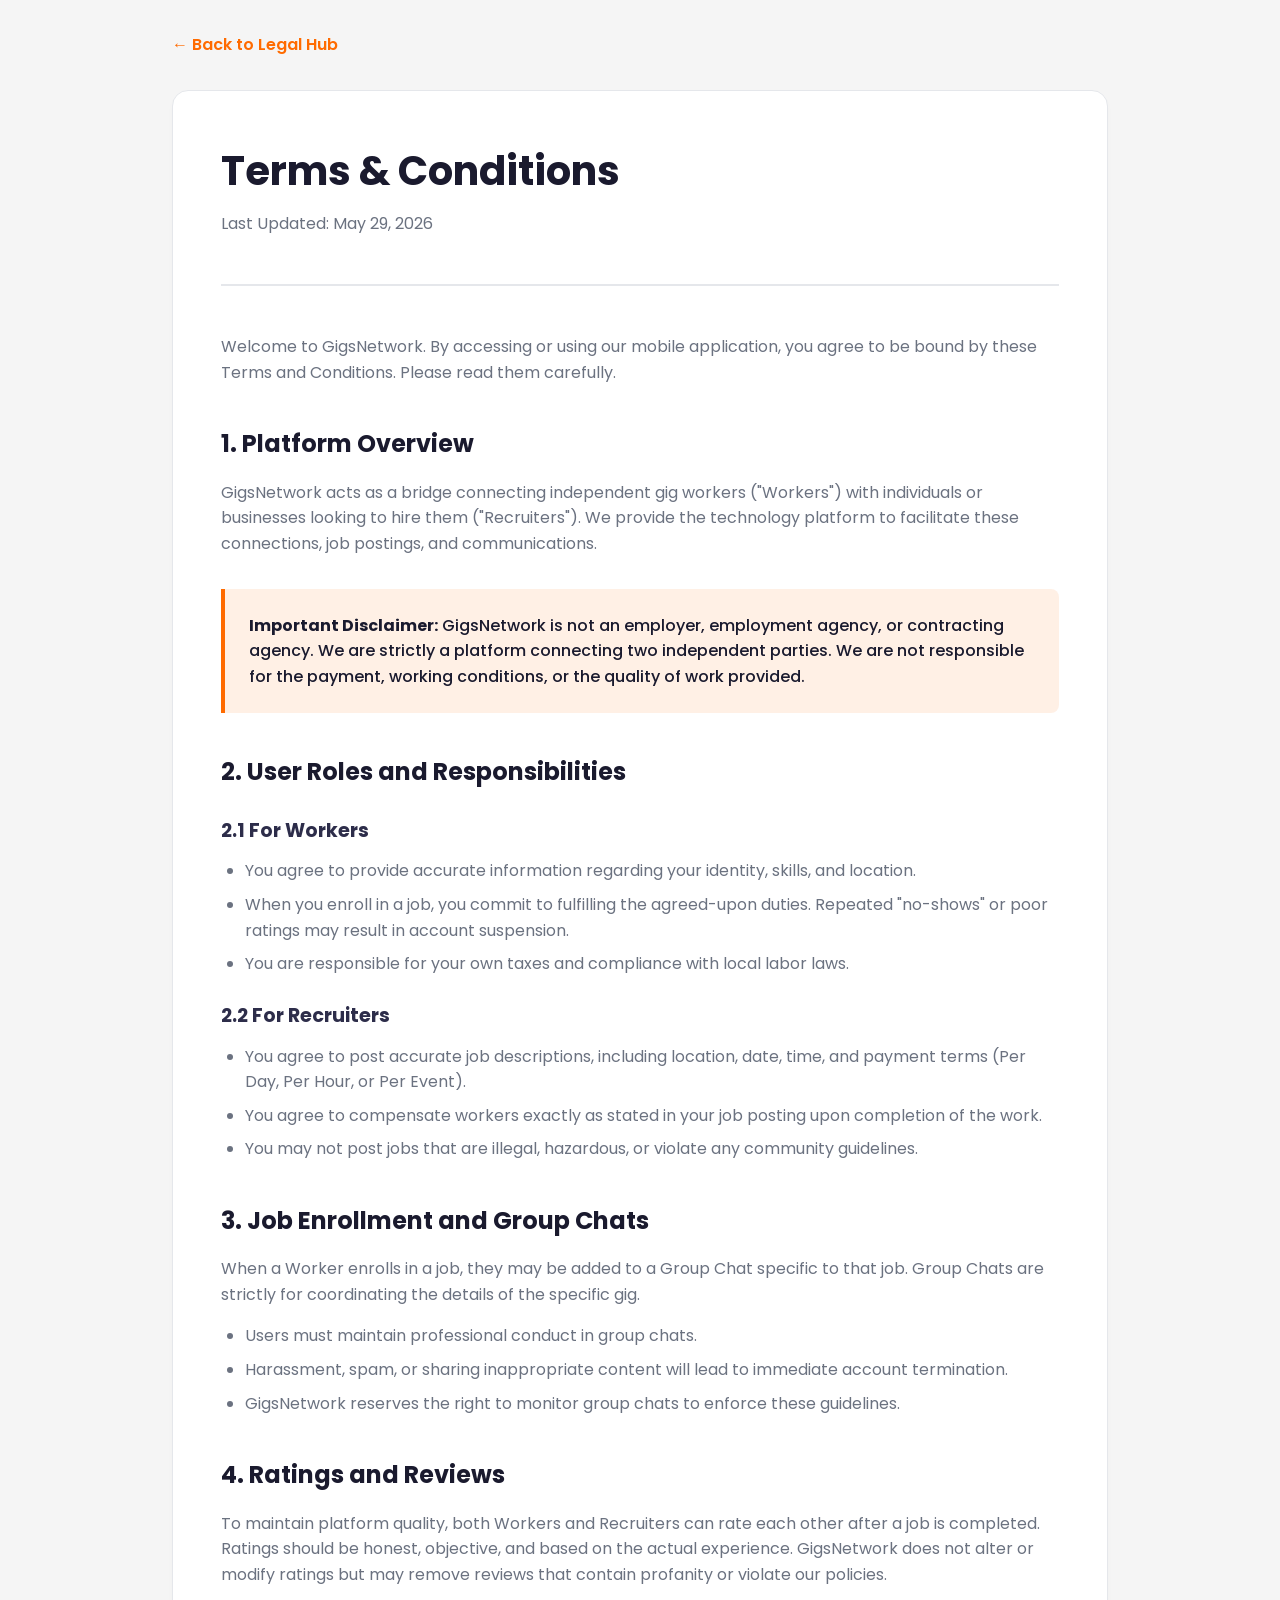
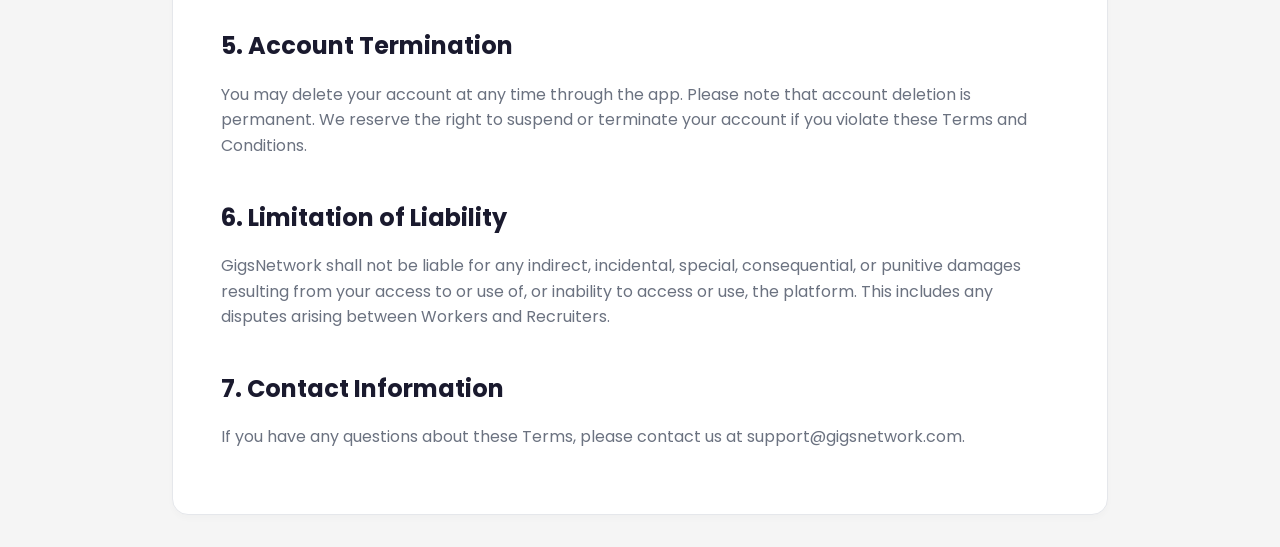
==== terms.html @ 787104f1 "first commit" ====
<!DOCTYPE html>
<html lang="en">
<head>
    <meta charset="UTF-8">
    <meta name="viewport" content="width=device-width, initial-scale=1.0">
    <title>Terms & Conditions - GigsNetwork</title>
    <link rel="stylesheet" href="styles.css">
    <link href="https://fonts.googleapis.com/css2?family=Poppins:wght@400;500;600;700&display=swap" rel="stylesheet">
</head>
<body>
    <div class="container">
        <a href="index.html" class="back-link">← Back to Legal Hub</a>
        
        <div class="doc-content">
            <div class="doc-header">
                <h1>Terms & Conditions</h1>
                <p>Last Updated: May 29, 2026</p>
            </div>

            <p>Welcome to GigsNetwork. By accessing or using our mobile application, you agree to be bound by these Terms and Conditions. Please read them carefully.</p>

            <h2>1. Platform Overview</h2>
            <p>GigsNetwork acts as a bridge connecting independent gig workers ("Workers") with individuals or businesses looking to hire them ("Recruiters"). We provide the technology platform to facilitate these connections, job postings, and communications.</p>
            
            <div class="highlight-box">
                <p><strong>Important Disclaimer:</strong> GigsNetwork is not an employer, employment agency, or contracting agency. We are strictly a platform connecting two independent parties. We are not responsible for the payment, working conditions, or the quality of work provided.</p>
            </div>

            <h2>2. User Roles and Responsibilities</h2>
            
            <h3>2.1 For Workers</h3>
            <ul>
                <li>You agree to provide accurate information regarding your identity, skills, and location.</li>
                <li>When you enroll in a job, you commit to fulfilling the agreed-upon duties. Repeated "no-shows" or poor ratings may result in account suspension.</li>
                <li>You are responsible for your own taxes and compliance with local labor laws.</li>
            </ul>

            <h3>2.2 For Recruiters</h3>
            <ul>
                <li>You agree to post accurate job descriptions, including location, date, time, and payment terms (Per Day, Per Hour, or Per Event).</li>
                <li>You agree to compensate workers exactly as stated in your job posting upon completion of the work.</li>
                <li>You may not post jobs that are illegal, hazardous, or violate any community guidelines.</li>
            </ul>

            <h2>3. Job Enrollment and Group Chats</h2>
            <p>When a Worker enrolls in a job, they may be added to a Group Chat specific to that job. Group Chats are strictly for coordinating the details of the specific gig.</p>
            <ul>
                <li>Users must maintain professional conduct in group chats.</li>
                <li>Harassment, spam, or sharing inappropriate content will lead to immediate account termination.</li>
                <li>GigsNetwork reserves the right to monitor group chats to enforce these guidelines.</li>
            </ul>

            <h2>4. Ratings and Reviews</h2>
            <p>To maintain platform quality, both Workers and Recruiters can rate each other after a job is completed. Ratings should be honest, objective, and based on the actual experience. GigsNetwork does not alter or modify ratings but may remove reviews that contain profanity or violate our policies.</p>

            <h2>5. Account Termination</h2>
            <p>You may delete your account at any time through the app. Please note that account deletion is permanent. We reserve the right to suspend or terminate your account if you violate these Terms and Conditions.</p>

            <h2>6. Limitation of Liability</h2>
            <p>GigsNetwork shall not be liable for any indirect, incidental, special, consequential, or punitive damages resulting from your access to or use of, or inability to access or use, the platform. This includes any disputes arising between Workers and Recruiters.</p>

            <h2>7. Contact Information</h2>
            <p>If you have any questions about these Terms, please contact us at support@gigsnetwork.com.</p>
        </div>
    </div>
</body>
</html>
---- styles.css ----
:root {
    --primary: #FF6B00;
    --primary-dark: #CC5500;
    --secondary: #1A1A2E;
    --secondary-light: #2D2D4A;
    --background: #F5F5F5;
    --card: #FFFFFF;
    --text-primary: #1A1A2E;
    --text-secondary: #6B7280;
    --border: #E5E7EB;
}

* {
    margin: 0;
    padding: 0;
    box-sizing: border-box;
}

body {
    font-family: 'Poppins', sans-serif;
    background-color: var(--background);
    color: var(--text-primary);
    line-height: 1.6;
}

.container {
    max-width: 1000px;
    margin: 0 auto;
    padding: 2rem;
}

header {
    text-align: center;
    margin-bottom: 4rem;
    padding-top: 2rem;
}

.logo {
    font-size: 1.5rem;
    font-weight: 700;
    color: var(--primary);
    margin-bottom: 1rem;
    letter-spacing: 1px;
}

h1 {
    font-size: 2.5rem;
    color: var(--secondary);
    margin-bottom: 0.5rem;
}

header p {
    color: var(--text-secondary);
    font-size: 1.1rem;
}

.card-grid {
    display: grid;
    grid-template-columns: repeat(auto-fit, minmax(300px, 1fr));
    gap: 2rem;
    margin-bottom: 4rem;
}

.card {
    background-color: var(--card);
    border-radius: 16px;
    padding: 2.5rem 2rem;
    text-decoration: none;
    color: inherit;
    border: 1px solid var(--border);
    transition: transform 0.3s ease, box-shadow 0.3s ease;
    display: flex;
    flex-direction: column;
    align-items: center;
    text-align: center;
}

.card:hover {
    transform: translateY(-5px);
    box-shadow: 0 10px 25px rgba(0,0,0,0.05);
    border-color: var(--primary);
}

.icon {
    font-size: 3rem;
    margin-bottom: 1.5rem;
}

.card h2 {
    font-size: 1.5rem;
    margin-bottom: 1rem;
    color: var(--secondary);
}

.card p {
    color: var(--text-secondary);
    margin-bottom: 2rem;
    flex-grow: 1;
}

.btn {
    background-color: var(--primary);
    color: white;
    padding: 0.75rem 1.5rem;
    border-radius: 8px;
    font-weight: 600;
    transition: background-color 0.3s ease;
    width: 100%;
}

.card:hover .btn {
    background-color: var(--primary-dark);
}

/* Document Pages (Terms & Privacy) */
.doc-header {
    margin-bottom: 3rem;
    border-bottom: 2px solid var(--border);
    padding-bottom: 2rem;
}

.back-link {
    display: inline-flex;
    align-items: center;
    color: var(--primary);
    text-decoration: none;
    font-weight: 600;
    margin-bottom: 2rem;
    transition: color 0.3s ease;
}

.back-link:hover {
    color: var(--primary-dark);
}

.doc-content {
    background-color: var(--card);
    padding: 3rem;
    border-radius: 16px;
    border: 1px solid var(--border);
    box-shadow: 0 4px 6px rgba(0,0,0,0.02);
}

.doc-content h2 {
    color: var(--secondary);
    margin-top: 2.5rem;
    margin-bottom: 1rem;
    font-size: 1.5rem;
}

.doc-content h3 {
    color: var(--secondary-light);
    margin-top: 1.5rem;
    margin-bottom: 0.75rem;
    font-size: 1.2rem;
}

.doc-content p {
    color: var(--text-secondary);
    margin-bottom: 1rem;
}

.doc-content ul {
    margin-left: 1.5rem;
    margin-bottom: 1.5rem;
    color: var(--text-secondary);
}

.doc-content li {
    margin-bottom: 0.5rem;
}

.highlight-box {
    background-color: rgba(255, 107, 0, 0.1);
    border-left: 4px solid var(--primary);
    padding: 1.5rem;
    margin: 2rem 0;
    border-radius: 0 8px 8px 0;
}

.highlight-box p {
    margin: 0;
    color: var(--secondary);
    font-weight: 500;
}

footer {
    text-align: center;
    color: var(--text-secondary);
    margin-top: 4rem;
    padding-bottom: 2rem;
}

@media (max-width: 768px) {
    .container {
        padding: 1rem;
    }
    
    .doc-content {
        padding: 1.5rem;
    }
}
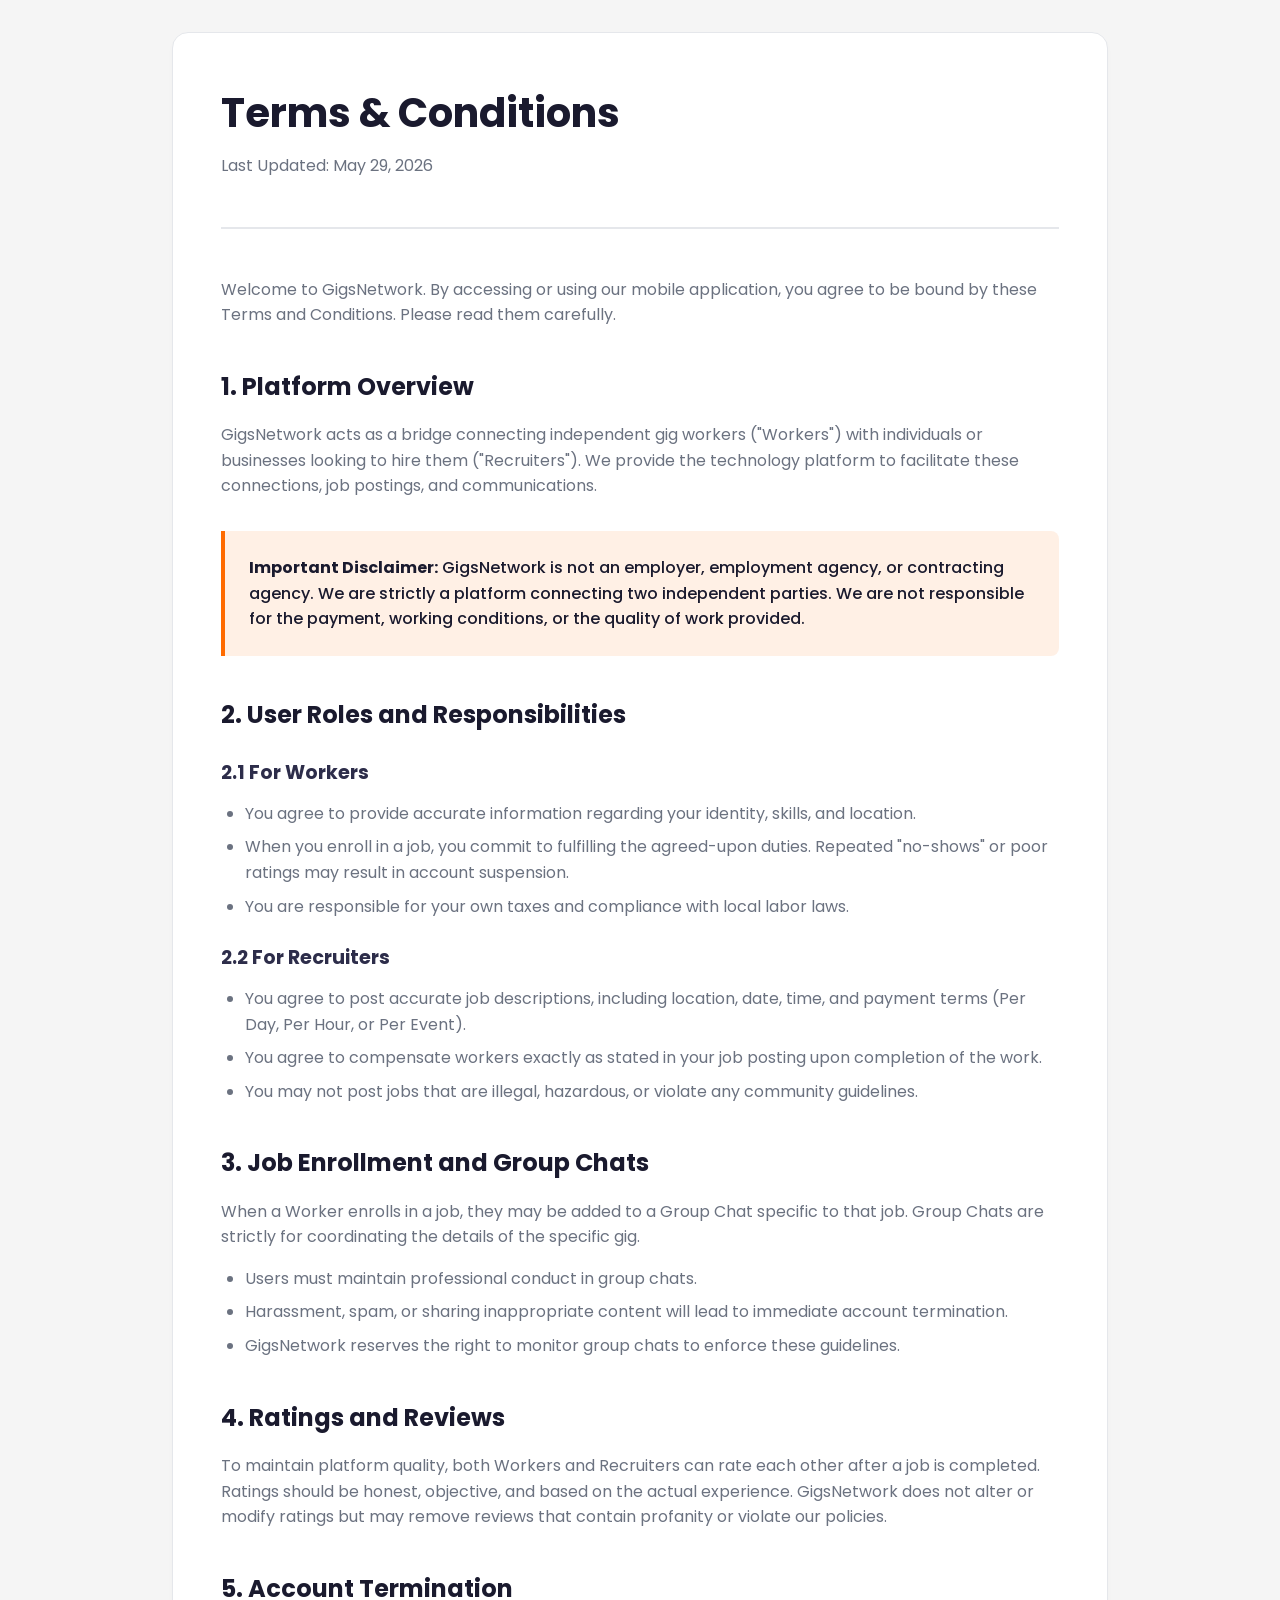
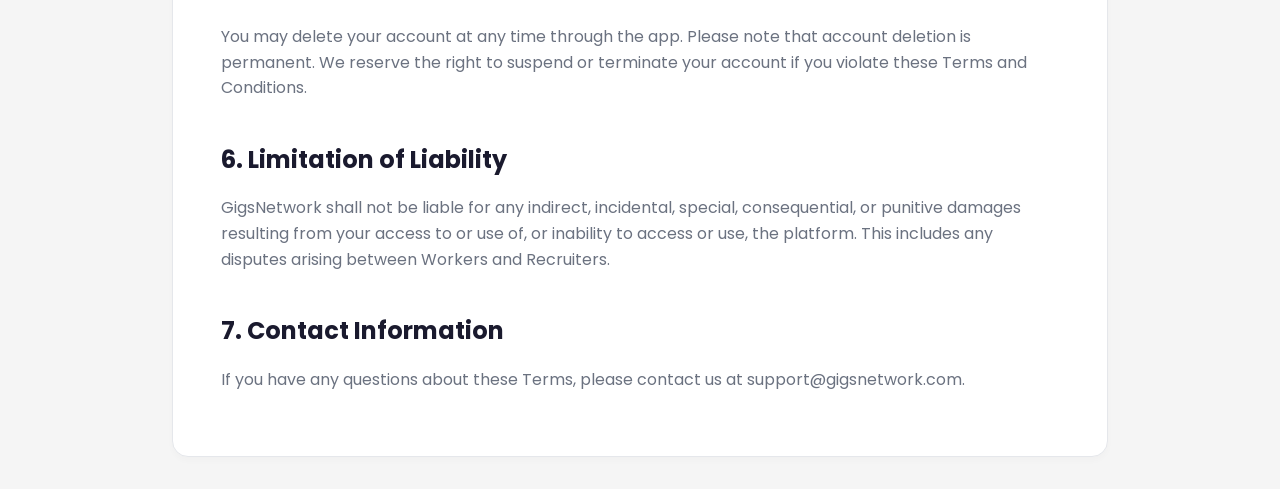
==== commit 906937dc: "remove back link from terms and privacy pages" ====
--- a/terms.html
+++ b/terms.html
@@ -9,7 +9,6 @@
 </head>
 <body>
     <div class="container">
-        <a href="index.html" class="back-link">← Back to Legal Hub</a>
         
         <div class="doc-content">
             <div class="doc-header">
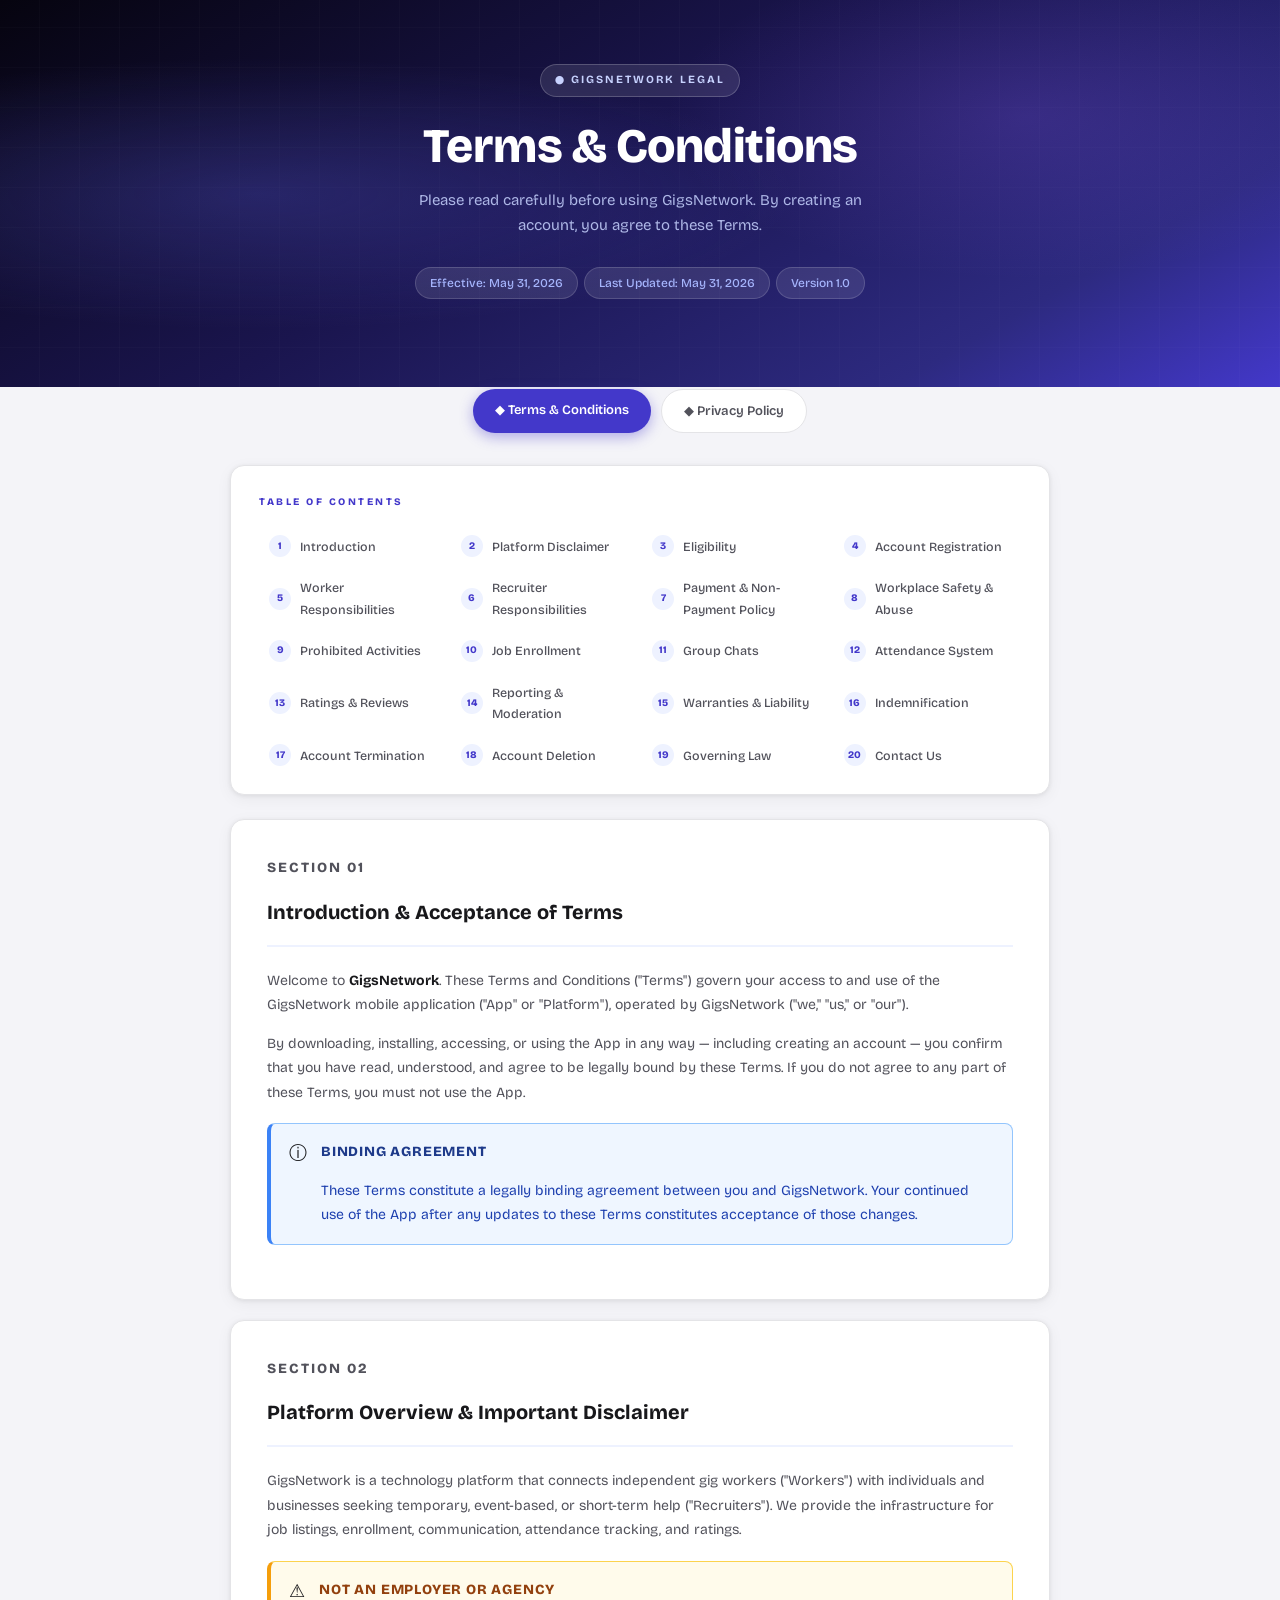
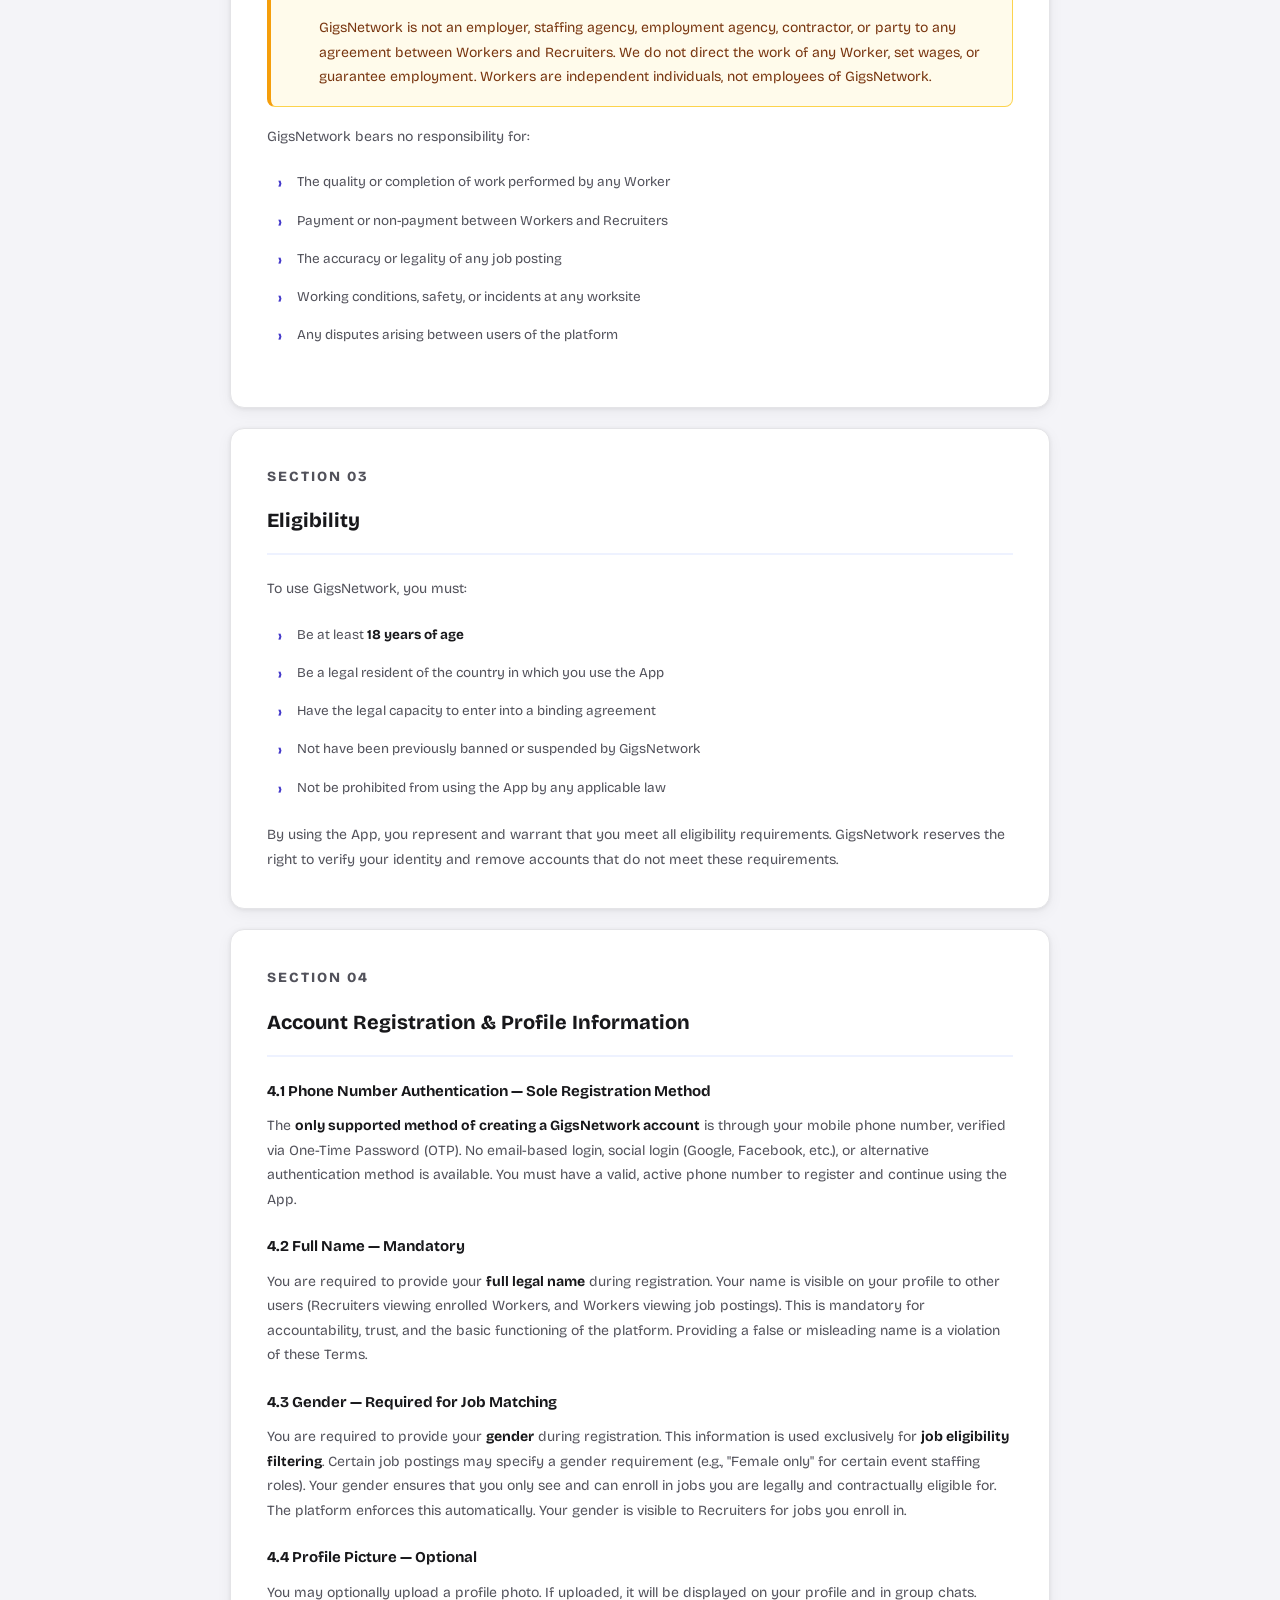
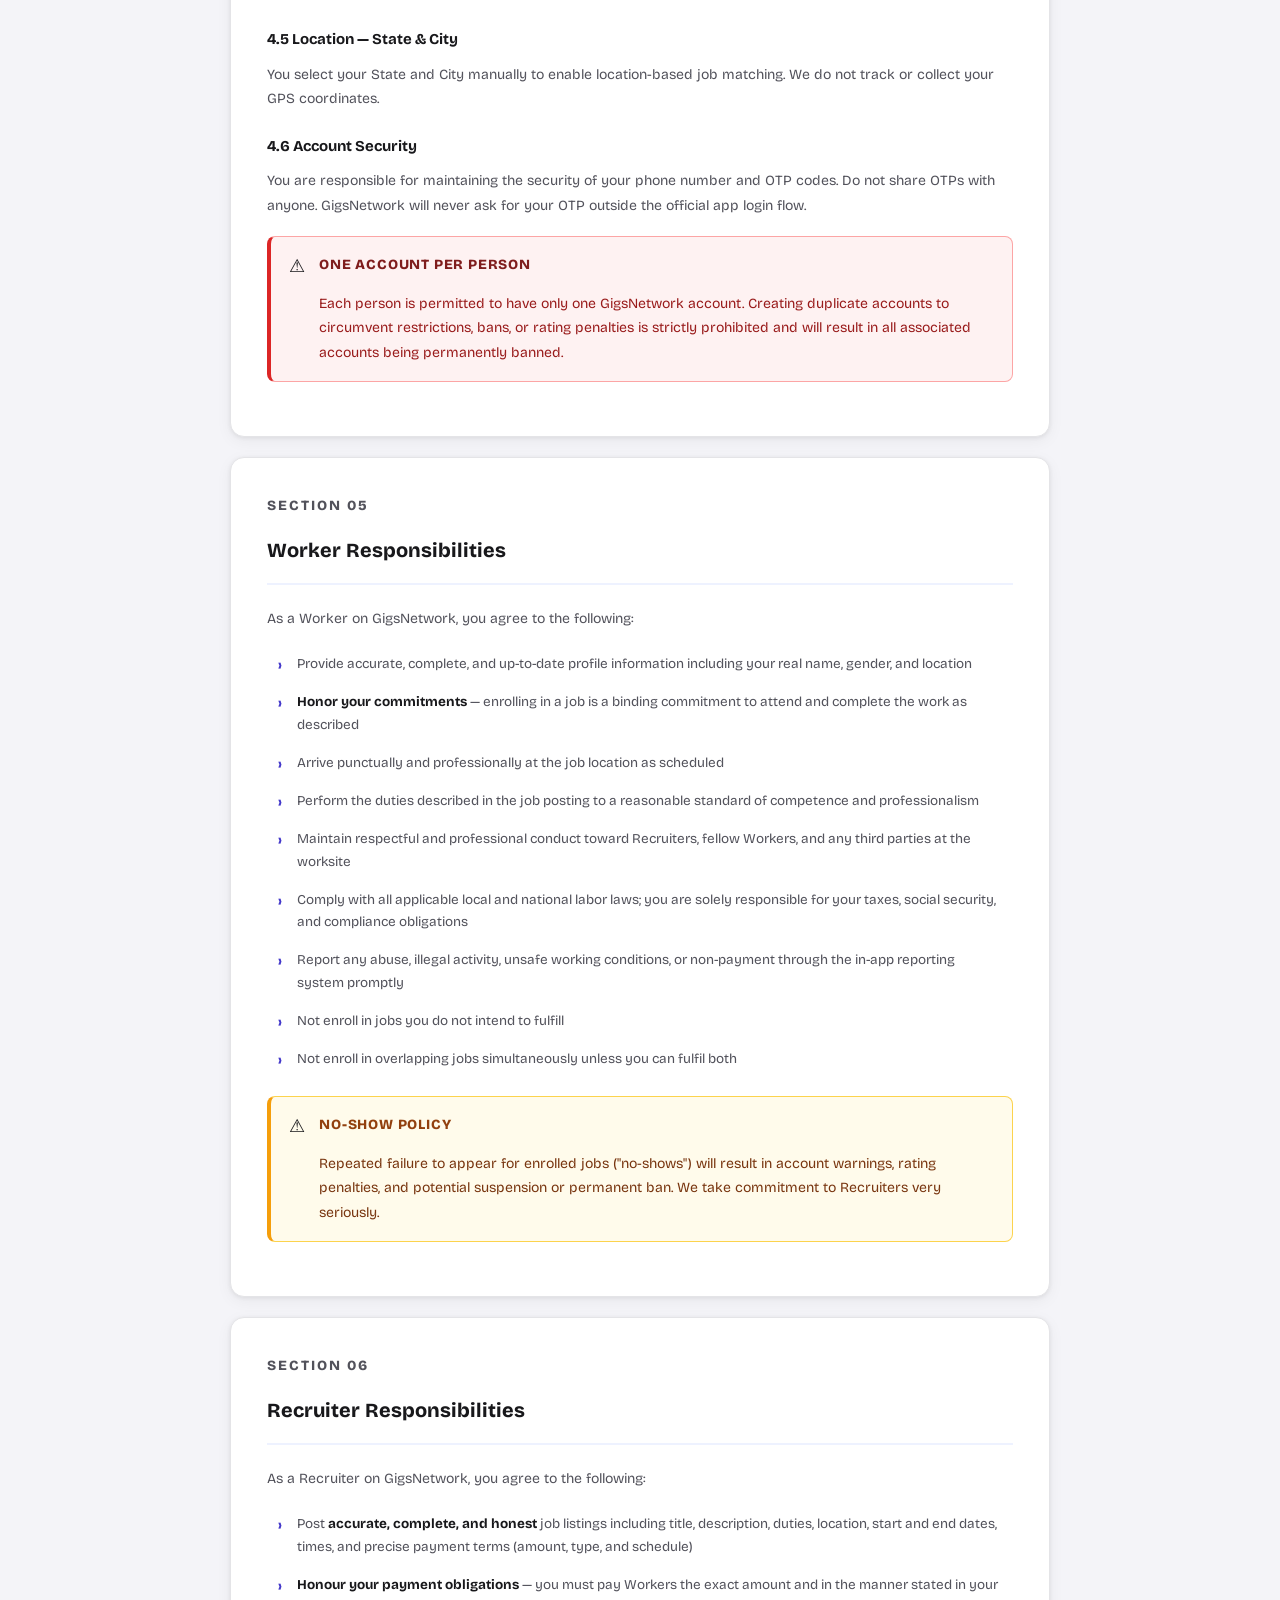
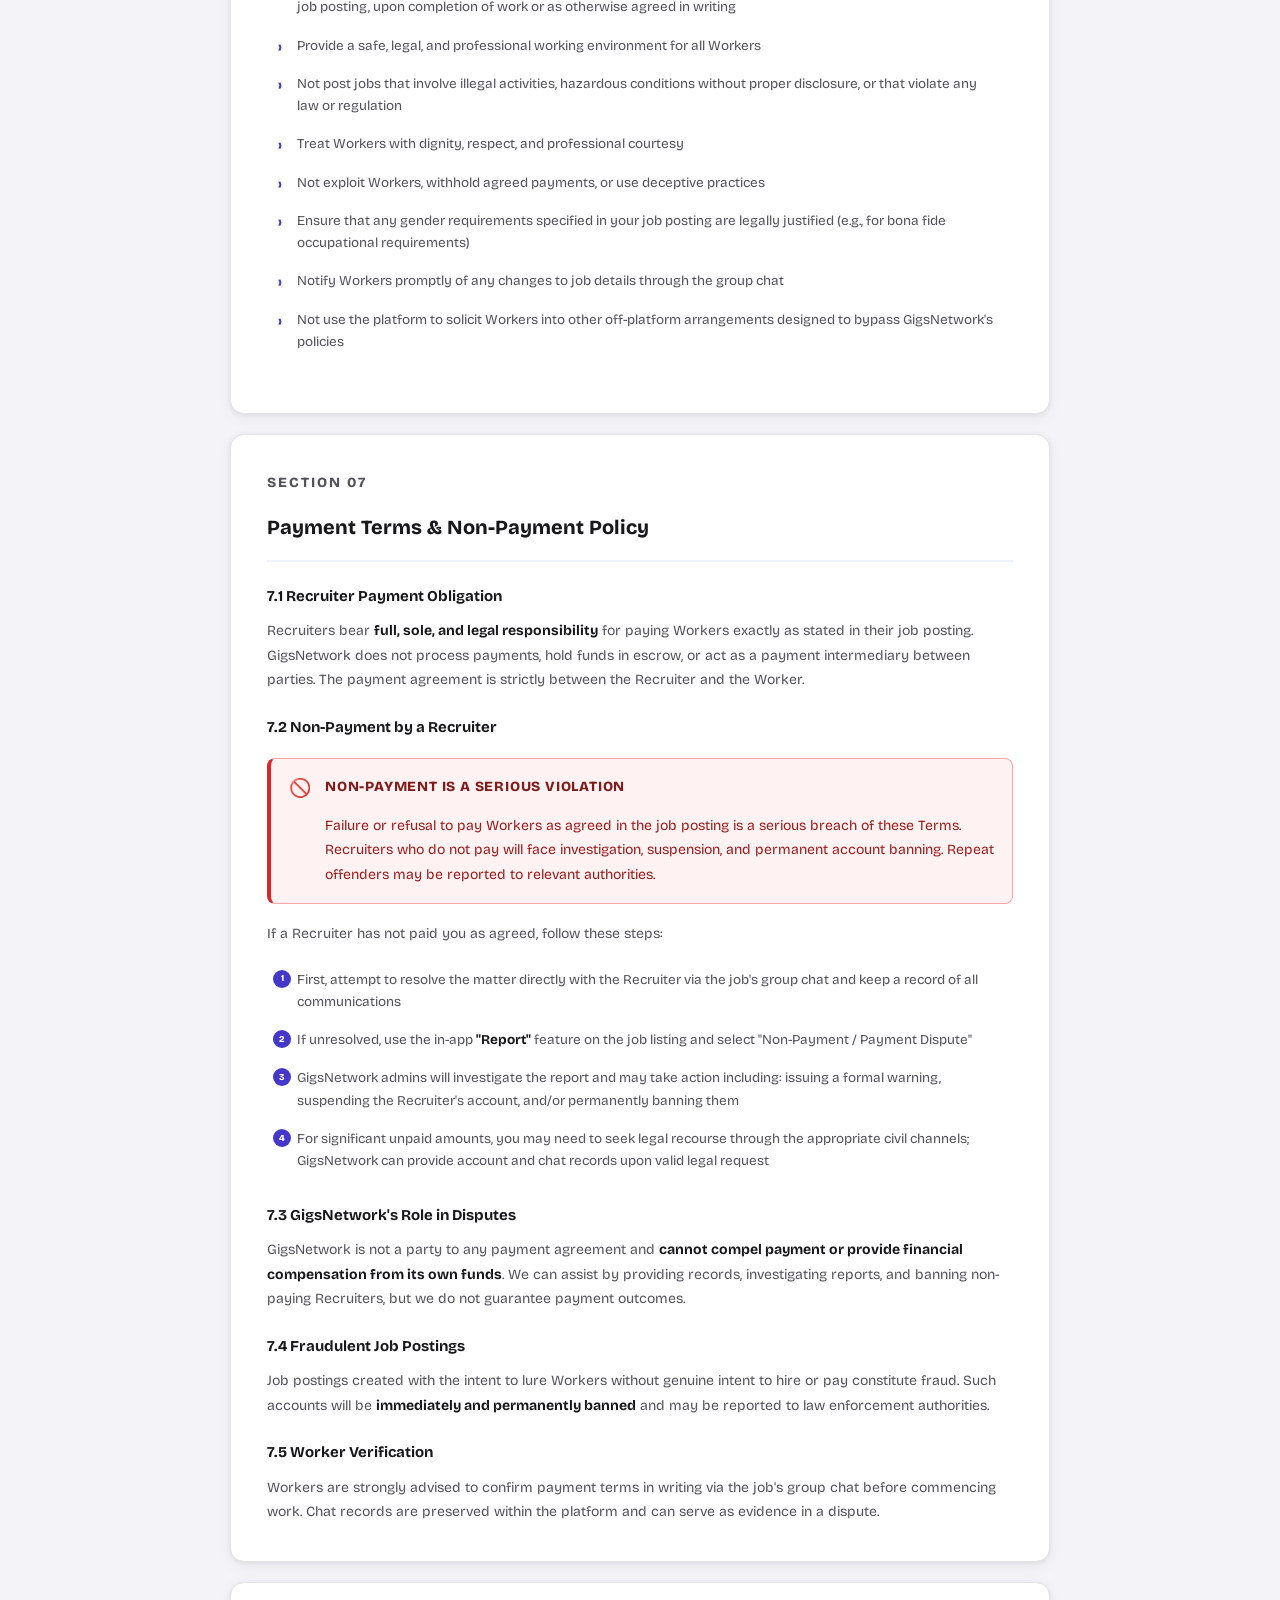
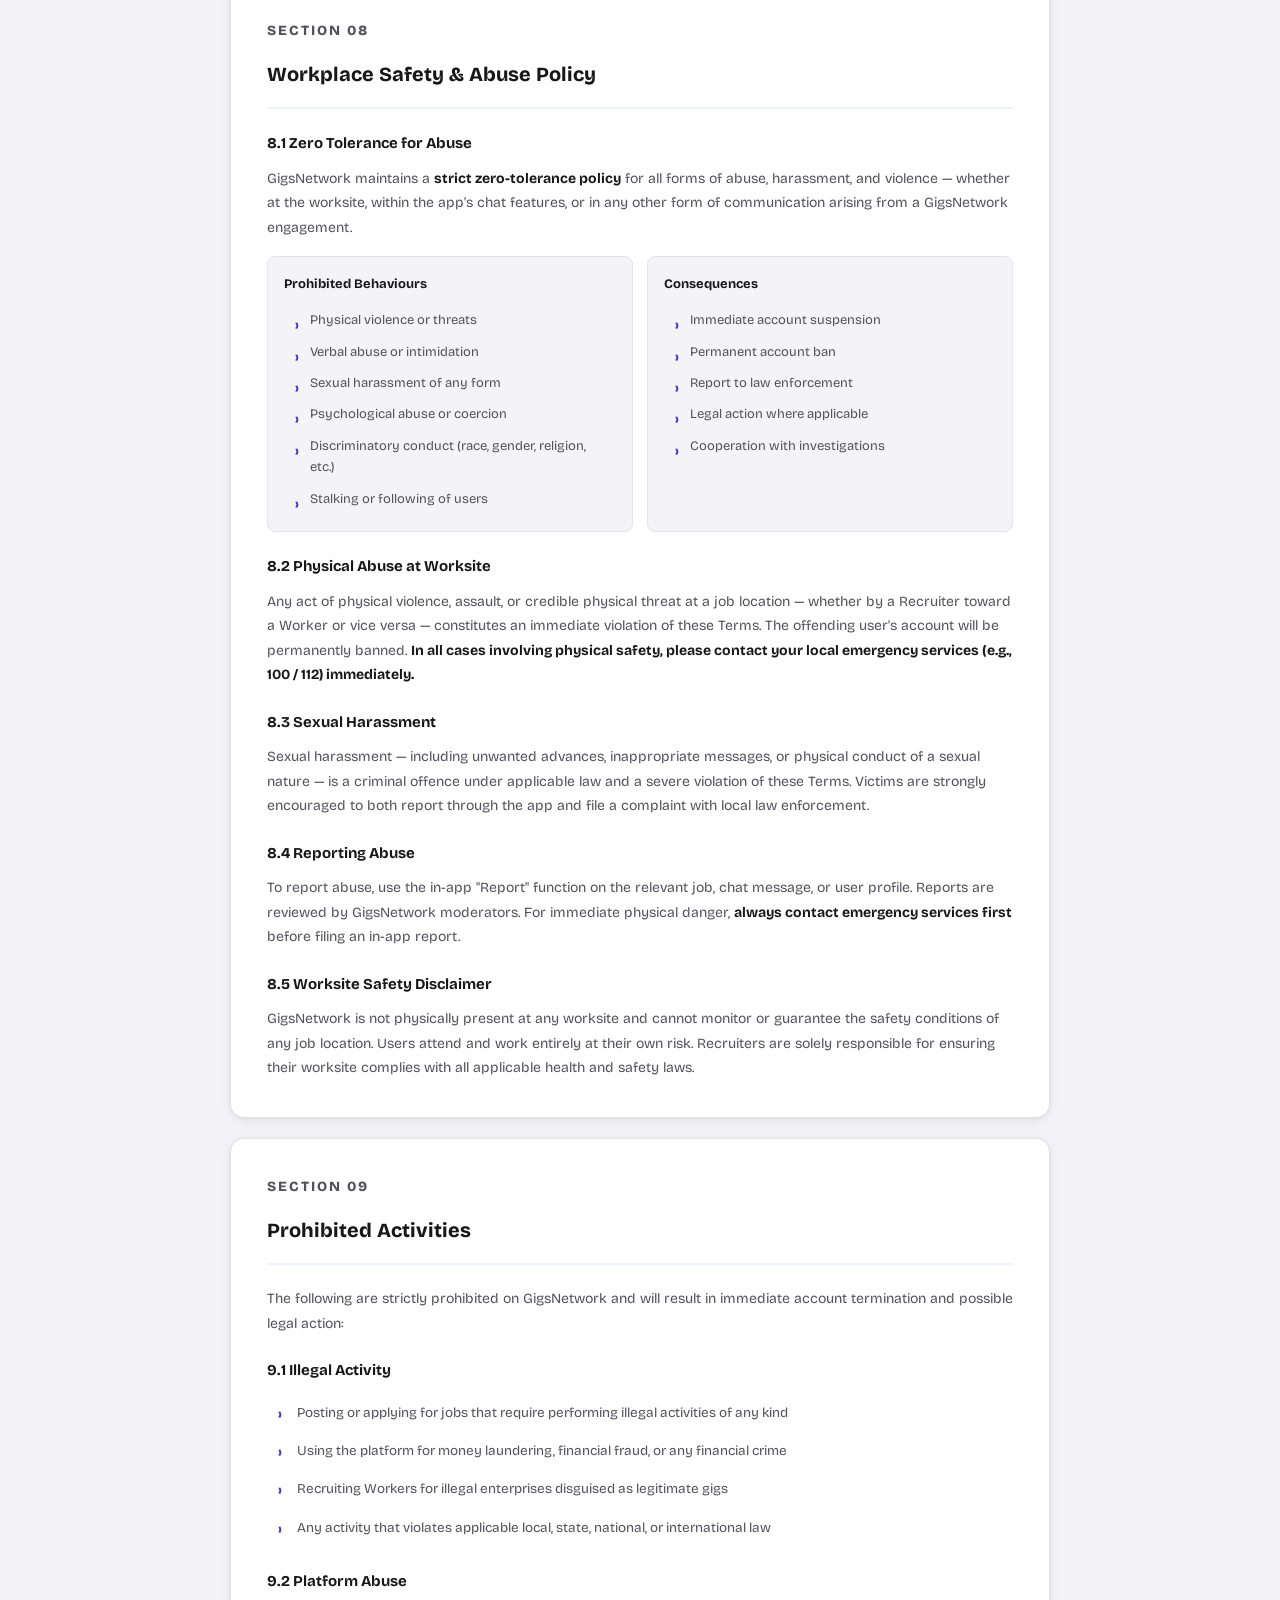
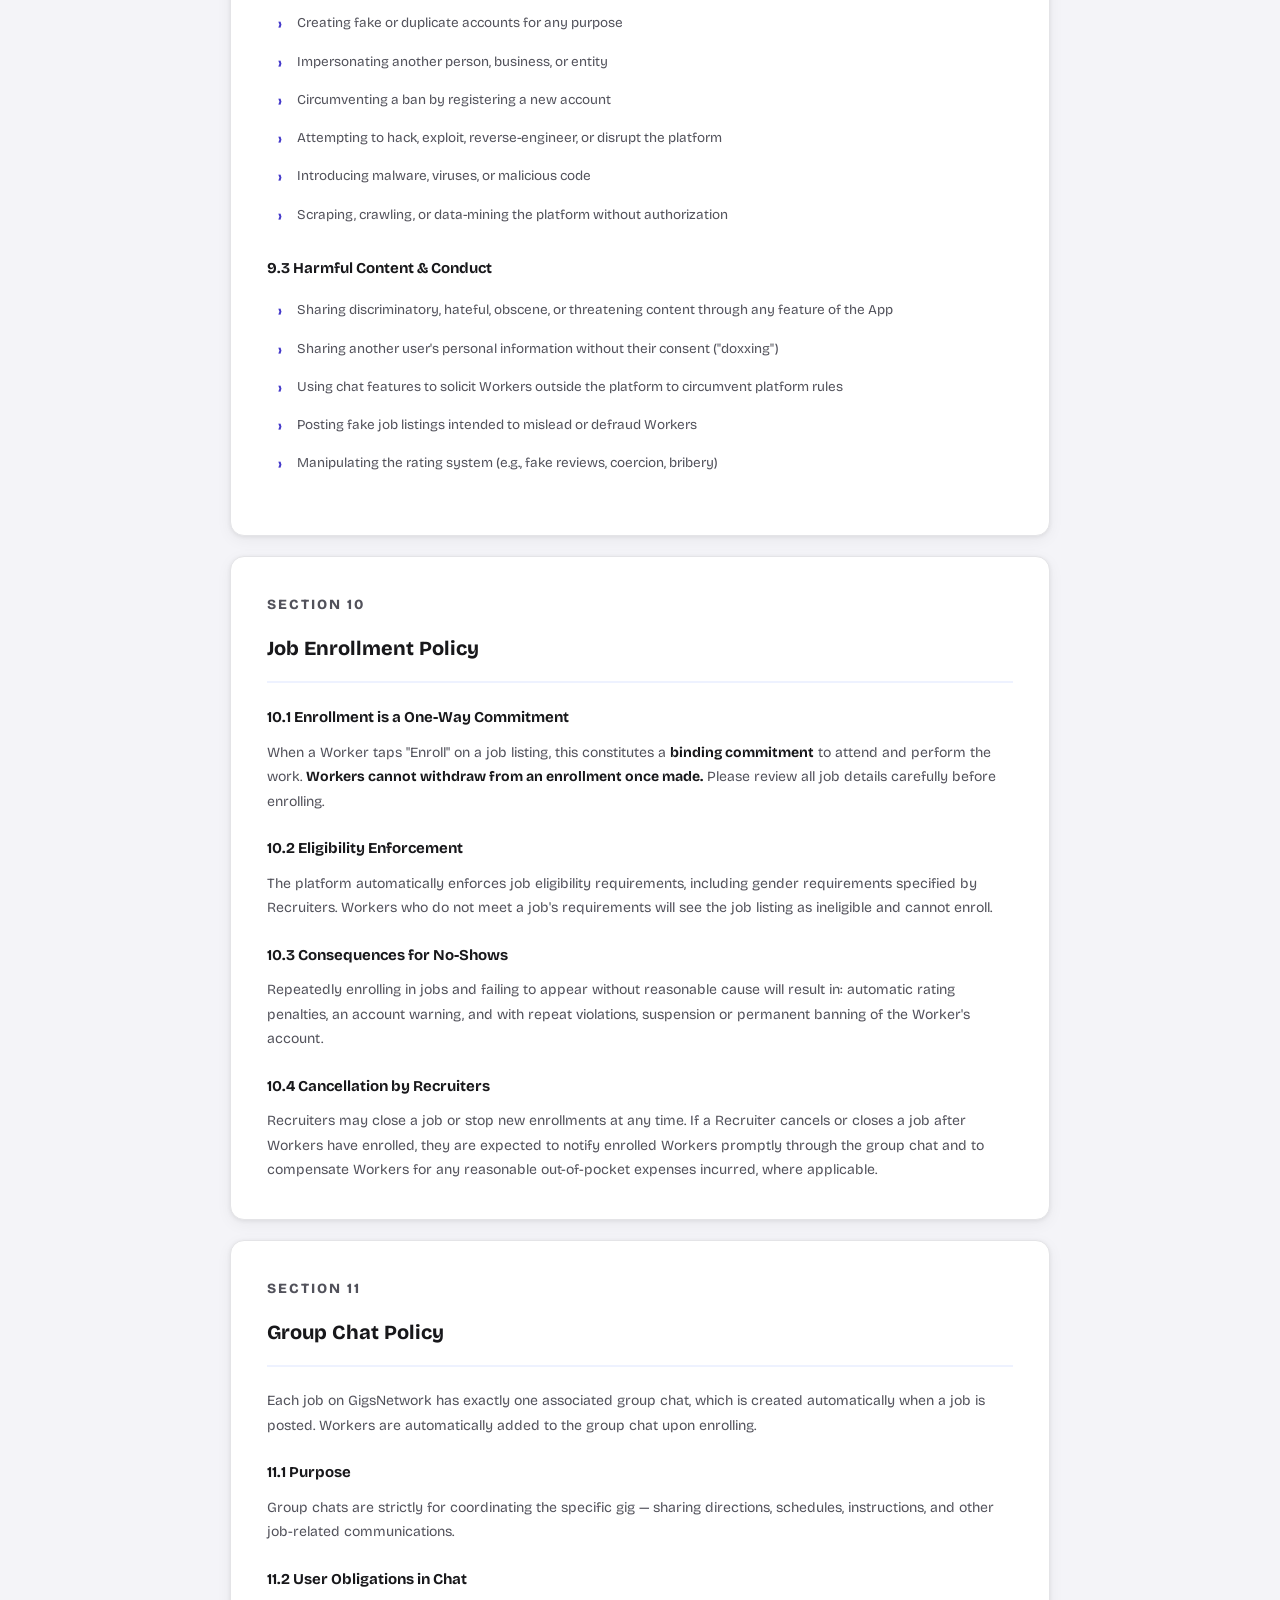
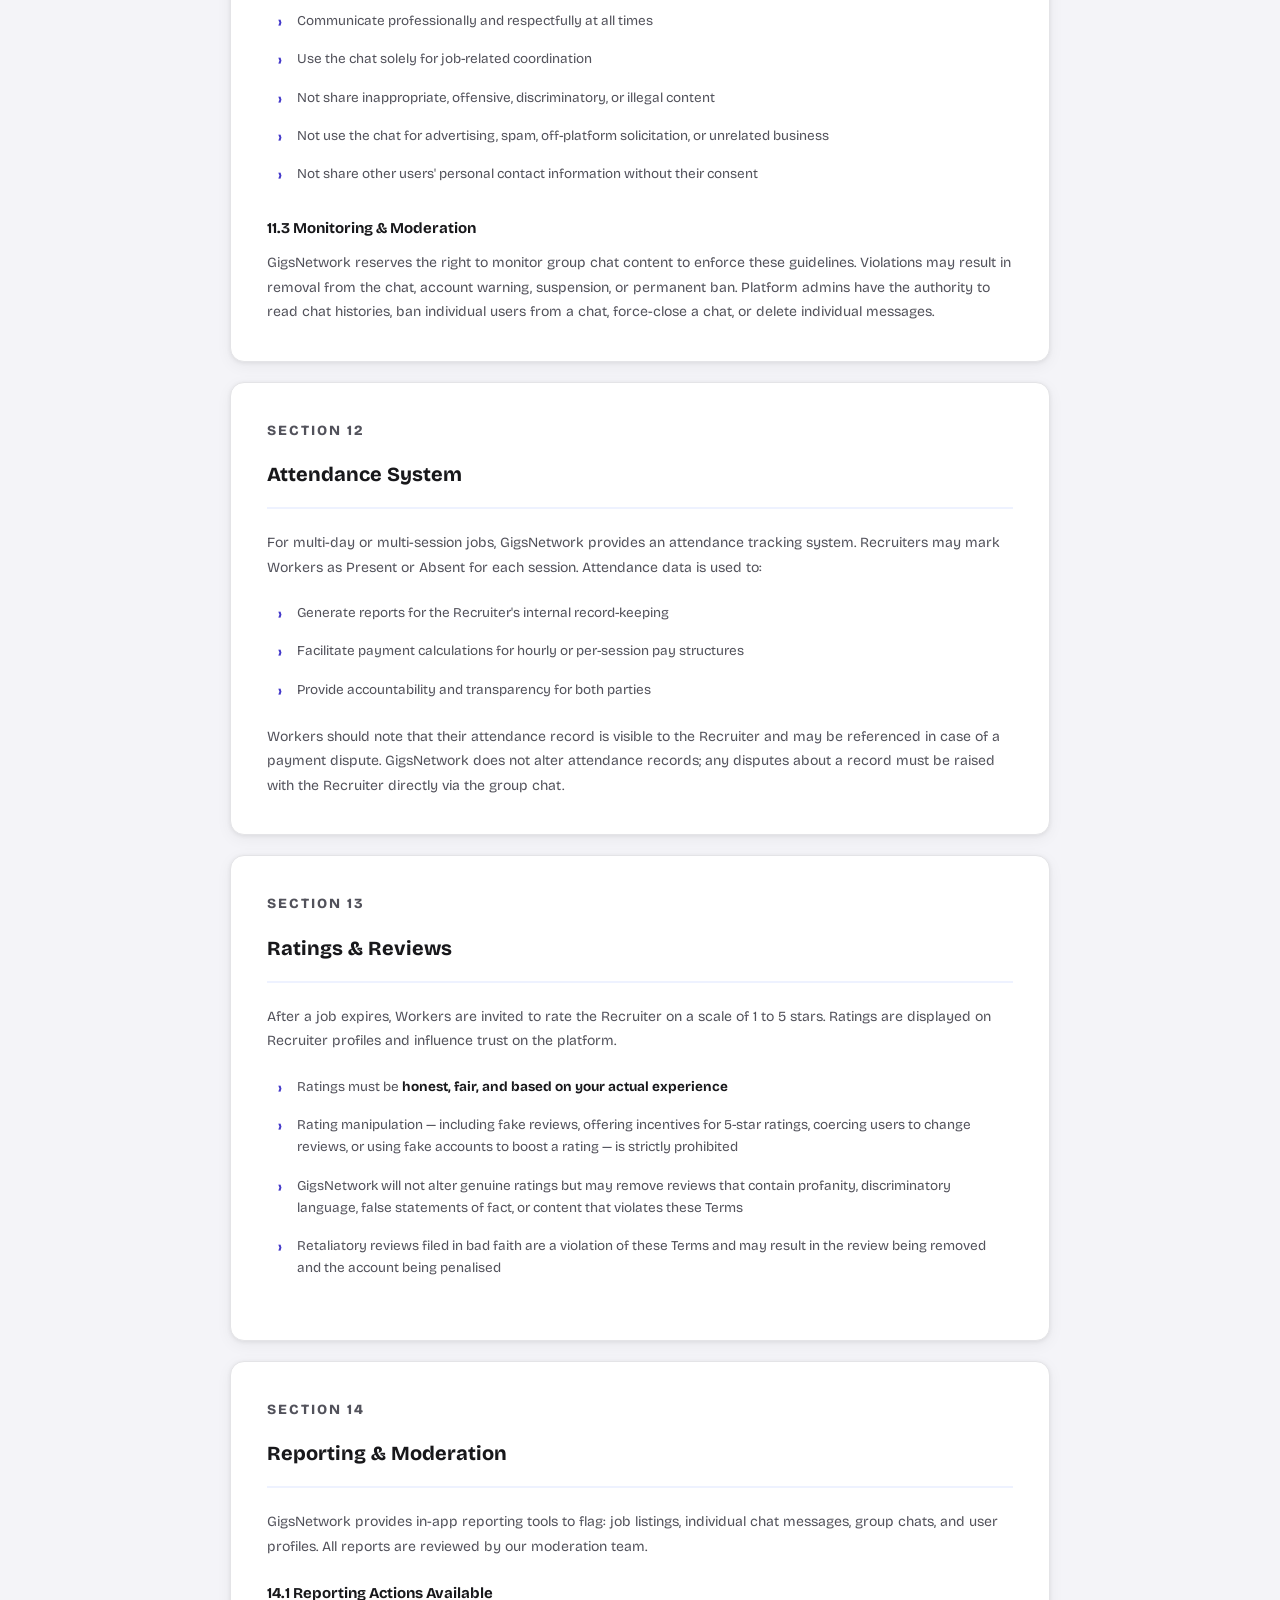
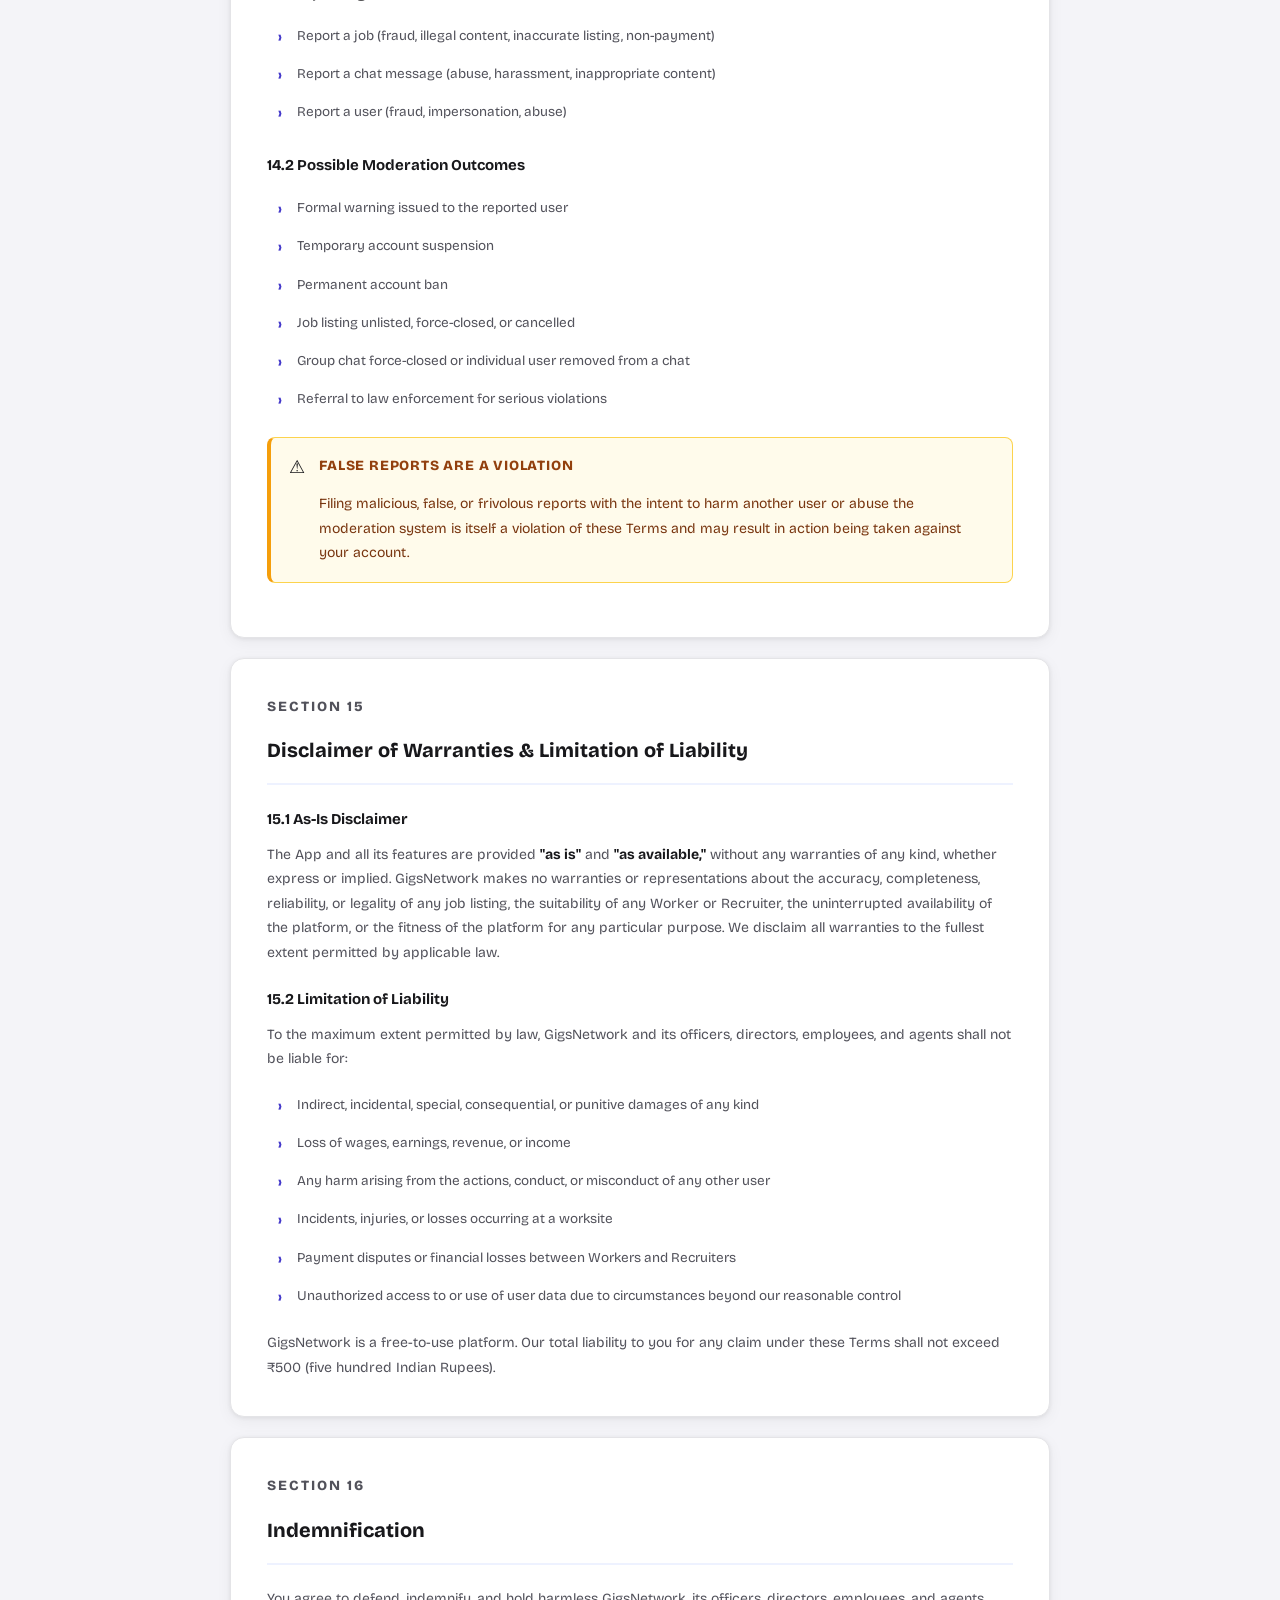
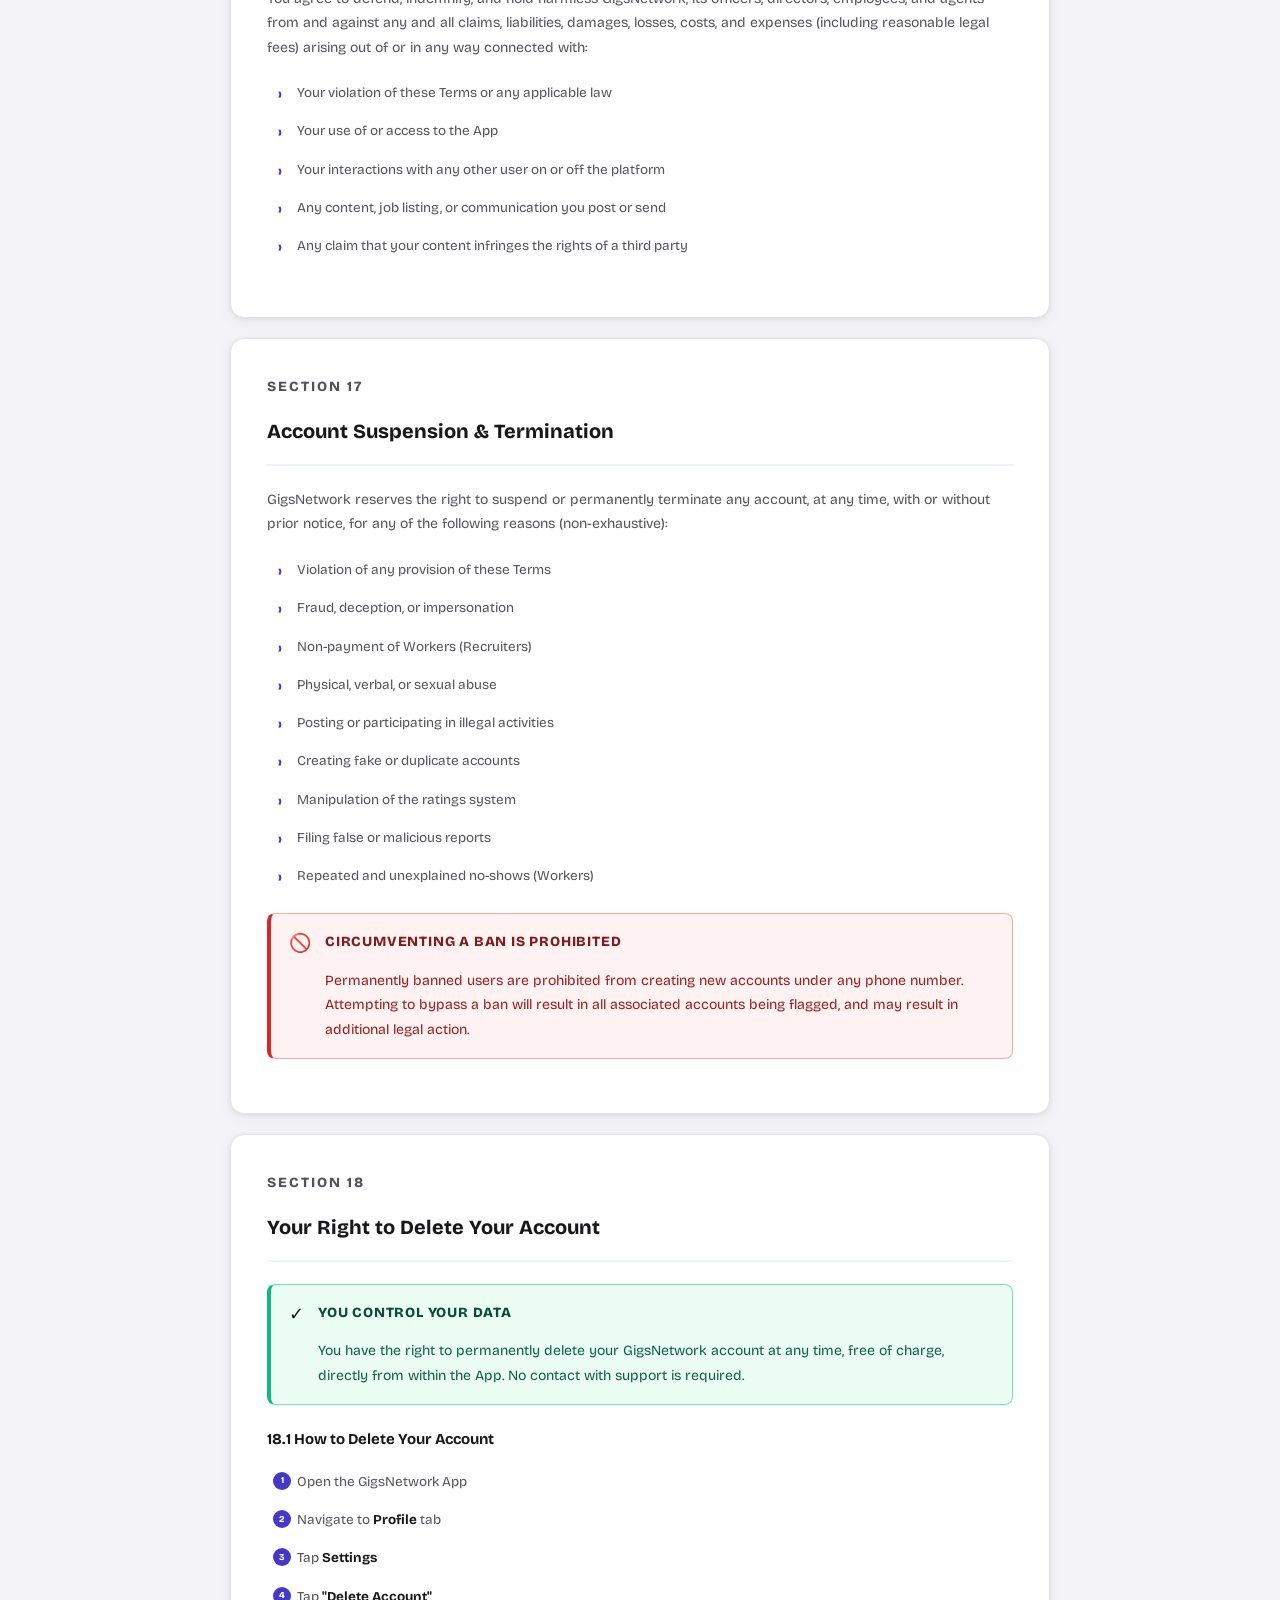
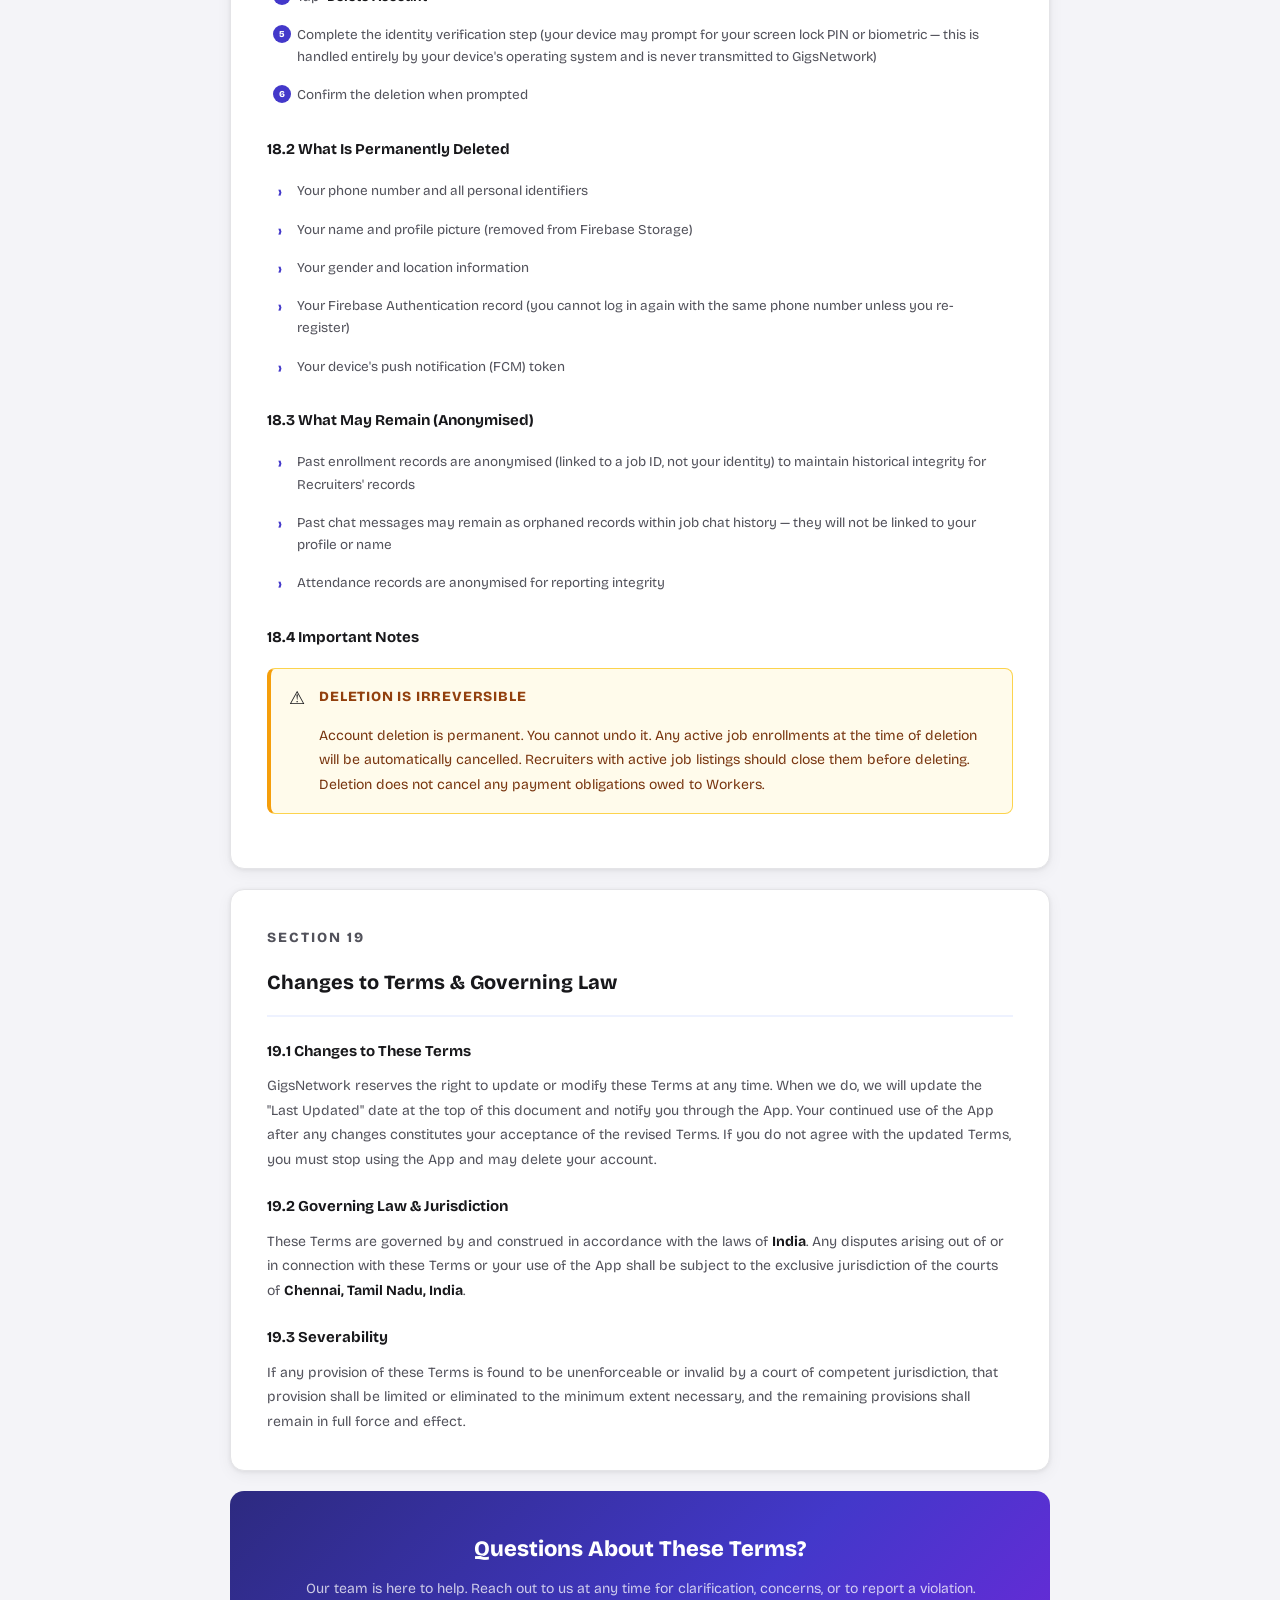
==== commit 29968f0b: "terms changeschanges made" ====
--- a/terms.html
+++ b/terms.html
@@ -1,66 +1,837 @@
 <!DOCTYPE html>
 <html lang="en">
 <head>
-    <meta charset="UTF-8">
-    <meta name="viewport" content="width=device-width, initial-scale=1.0">
-    <title>Terms & Conditions - GigsNetwork</title>
-    <link rel="stylesheet" href="styles.css">
-    <link href="https://fonts.googleapis.com/css2?family=Poppins:wght@400;500;600;700&display=swap" rel="stylesheet">
+  <meta charset="UTF-8" />
+  <meta name="viewport" content="width=device-width, initial-scale=1.0" />
+  <title>Terms &amp; Conditions — GigsNetwork</title>
+  <link rel="preconnect" href="https://fonts.googleapis.com" />
+  <link href="https://fonts.googleapis.com/css2?family=Bricolage+Grotesque:opsz,wght@12..96,300;12..96,400;12..96,500;12..96,600;12..96,700;12..96,800&display=swap" rel="stylesheet" />
+  <style>
+    *, *::before, *::after { box-sizing: border-box; margin: 0; padding: 0; }
+
+    :root {
+      --brand: #4338CA;
+      --brand-mid: #5B5BD6;
+      --brand-light: #EEF2FF;
+      --brand-xlight: #F5F3FF;
+      --danger: #DC2626;
+      --danger-bg: #FEF2F2;
+      --danger-border: #FCA5A5;
+      --warning: #B45309;
+      --warning-bg: #FFFBEB;
+      --warning-border: #FCD34D;
+      --info: #1D4ED8;
+      --info-bg: #EFF6FF;
+      --info-border: #93C5FD;
+      --success: #065F46;
+      --success-bg: #ECFDF5;
+      --success-border: #6EE7B7;
+      --text: #18181B;
+      --text-sub: #52525B;
+      --text-muted: #A1A1AA;
+      --bg: #F4F4F8;
+      --card: #FFFFFF;
+      --border: #E4E4E7;
+      --border-strong: #D4D4D8;
+      --shadow: 0 1px 4px rgba(0,0,0,0.07), 0 4px 16px rgba(0,0,0,0.05);
+      --shadow-hover: 0 2px 8px rgba(0,0,0,0.1), 0 8px 24px rgba(0,0,0,0.07);
+      --radius: 14px;
+      --radius-sm: 8px;
+    }
+
+    body {
+      font-family: 'Bricolage Grotesque', system-ui, sans-serif;
+      background: var(--bg);
+      color: var(--text);
+      line-height: 1.7;
+    }
+
+    /* ── HERO ── */
+    .hero {
+      background: linear-gradient(150deg, #06040F 0%, #1A154E 45%, #2D2A80 80%, #4338CA 100%);
+      padding: 64px 24px 88px;
+      text-align: center;
+      position: relative;
+      overflow: hidden;
+    }
+    .hero::before {
+      content: '';
+      position: absolute; inset: 0;
+      background:
+        radial-gradient(ellipse 60% 50% at 20% 50%, rgba(99,102,241,0.25) 0%, transparent 70%),
+        radial-gradient(ellipse 40% 60% at 80% 30%, rgba(139,92,246,0.2) 0%, transparent 70%);
+    }
+    .hero::after {
+      content: '';
+      position: absolute; inset: 0;
+      background-image: repeating-linear-gradient(
+        0deg, transparent, transparent 39px, rgba(255,255,255,0.03) 40px),
+        repeating-linear-gradient(90deg, transparent, transparent 39px, rgba(255,255,255,0.03) 40px);
+    }
+    .hero-inner { position: relative; z-index: 1; max-width: 700px; margin: 0 auto; }
+    .hero-chip {
+      display: inline-flex; align-items: center; gap: 7px;
+      background: rgba(255,255,255,0.1);
+      border: 1px solid rgba(255,255,255,0.2);
+      color: #C7D2FE;
+      font-size: 11px; font-weight: 700;
+      letter-spacing: 2px; text-transform: uppercase;
+      padding: 6px 14px; border-radius: 100px;
+      backdrop-filter: blur(8px);
+      margin-bottom: 22px;
+    }
+    .hero h1 {
+      color: #FFFFFF;
+      font-size: clamp(30px, 6vw, 48px);
+      font-weight: 800;
+      line-height: 1.15;
+      letter-spacing: -0.5px;
+      margin-bottom: 14px;
+    }
+    .hero-sub {
+      color: rgba(199,210,254,0.85);
+      font-size: 15px; font-weight: 400;
+      max-width: 480px; margin: 0 auto 28px;
+    }
+    .hero-meta {
+      display: flex; justify-content: center;
+      flex-wrap: wrap; gap: 6px;
+    }
+    .hero-tag {
+      background: rgba(255,255,255,0.1);
+      border: 1px solid rgba(255,255,255,0.15);
+      color: #A5B4FC;
+      font-size: 12px; font-weight: 500;
+      padding: 5px 14px; border-radius: 100px;
+    }
+
+    /* ── NAV PILLS ── */
+    .doc-nav {
+      display: flex; justify-content: center; gap: 10px;
+      padding: 24px 20px 0;
+      position: relative; z-index: 2;
+      margin-top: -22px;
+    }
+    .doc-nav a {
+      padding: 10px 22px; border-radius: 100px;
+      font-size: 13px; font-weight: 600;
+      text-decoration: none; transition: all 0.2s;
+    }
+    .doc-nav a.active { background: var(--brand); color: #fff; box-shadow: 0 4px 14px rgba(67,56,202,0.4); }
+    .doc-nav a.inactive { background: var(--card); color: var(--text-sub); border: 1px solid var(--border); }
+    .doc-nav a.inactive:hover { background: var(--brand-light); color: var(--brand); }
+
+    /* ── LAYOUT ── */
+    .wrap { max-width: 860px; margin: 0 auto; padding: 32px 20px 60px; }
+
+    /* ── TOC ── */
+    .toc {
+      background: var(--card); border: 1px solid var(--border);
+      border-radius: var(--radius); box-shadow: var(--shadow);
+      padding: 28px 28px 20px; margin-bottom: 24px;
+    }
+    .toc-label {
+      font-size: 10px; font-weight: 800; letter-spacing: 2.5px;
+      text-transform: uppercase; color: var(--brand);
+      margin-bottom: 16px;
+    }
+    .toc-grid {
+      display: grid;
+      grid-template-columns: repeat(auto-fill, minmax(185px, 1fr));
+      gap: 4px;
+    }
+    .toc-link {
+      display: flex; align-items: center; gap: 9px;
+      padding: 8px 10px; border-radius: var(--radius-sm);
+      text-decoration: none; color: var(--text-sub);
+      font-size: 12.5px; font-weight: 500; transition: all 0.15s;
+    }
+    .toc-link:hover { background: var(--brand-xlight); color: var(--brand); }
+    .toc-n {
+      min-width: 22px; height: 22px; border-radius: 50%;
+      background: var(--brand-light); color: var(--brand);
+      font-size: 10px; font-weight: 800;
+      display: flex; align-items: center; justify-content: center;
+      flex-shrink: 0;
+    }
+
+    /* ── SECTION CARD ── */
+    .card {
+      background: var(--card); border: 1px solid var(--border);
+      border-radius: var(--radius); box-shadow: var(--shadow);
+      padding: 36px; margin-bottom: 20px;
+      transition: box-shadow 0.2s;
+      position: relative; overflow: hidden;
+    }
+    .card:hover { box-shadow: var(--shadow-hover); }
+    .card-eyebrow {
+      font-size: 10px; font-weight: 800;
+      letter-spacing: 2px; text-transform: uppercase;
+      color: var(--brand); margin-bottom: 6px;
+    }
+    .card h2 {
+      font-size: 20px; font-weight: 750;
+      color: var(--text); margin-bottom: 22px;
+      padding-bottom: 16px;
+      border-bottom: 2px solid var(--brand-light);
+    }
+    .card h3 {
+      font-size: 15px; font-weight: 700;
+      color: var(--text); margin: 22px 0 10px;
+    }
+    .card p {
+      color: var(--text-sub); font-size: 14px;
+      line-height: 1.75; margin-bottom: 14px;
+    }
+    .card p:last-child { margin-bottom: 0; }
+    .card ul, .card ol {
+      list-style: none; padding: 0; margin: 0 0 16px;
+    }
+    .card ul li, .card ol li {
+      position: relative;
+      padding: 8px 12px 8px 30px;
+      font-size: 13.5px; color: var(--text-sub);
+      line-height: 1.65; border-radius: 6px;
+    }
+    .card ul li:hover, .card ol li:hover { background: var(--bg); }
+    .card ul li::before {
+      content: '›';
+      position: absolute; left: 11px; top: 7px;
+      color: var(--brand); font-size: 16px; font-weight: 700;
+    }
+    .card ol { counter-reset: ol-c; }
+    .card ol li { counter-increment: ol-c; }
+    .card ol li::before {
+      content: counter(ol-c);
+      position: absolute; left: 6px; top: 9px;
+      width: 18px; height: 18px; border-radius: 50%;
+      background: var(--brand); color: #fff;
+      font-size: 9px; font-weight: 800;
+      display: flex; align-items: center; justify-content: center;
+    }
+    strong { color: var(--text); font-weight: 700; }
+    .divider { height: 1px; background: var(--border); margin: 20px 0; }
+
+    /* ── ALERTS ── */
+    .alert {
+      display: flex; gap: 14px; align-items: flex-start;
+      padding: 16px 18px; border-radius: var(--radius-sm);
+      margin: 18px 0;
+    }
+    .alert-icon { font-size: 18px; flex-shrink: 0; line-height: 1.5; }
+    .alert-content { flex: 1; }
+    .alert-title {
+      font-size: 12px; font-weight: 800;
+      text-transform: uppercase; letter-spacing: 0.8px;
+      margin-bottom: 4px;
+    }
+    .alert-text { font-size: 13px; line-height: 1.65; }
+
+    .alert-warning {
+      background: var(--warning-bg);
+      border: 1px solid var(--warning-border);
+      border-left: 4px solid #F59E0B;
+    }
+    .alert-warning .alert-title { color: #92400E; }
+    .alert-warning .alert-text { color: #78350F; }
+
+    .alert-danger {
+      background: var(--danger-bg);
+      border: 1px solid var(--danger-border);
+      border-left: 4px solid var(--danger);
+    }
+    .alert-danger .alert-title { color: #7F1D1D; }
+    .alert-danger .alert-text { color: #991B1B; }
+
+    .alert-info {
+      background: var(--info-bg);
+      border: 1px solid var(--info-border);
+      border-left: 4px solid #3B82F6;
+    }
+    .alert-info .alert-title { color: #1E3A8A; }
+    .alert-info .alert-text { color: #1E40AF; }
+
+    .alert-success {
+      background: var(--success-bg);
+      border: 1px solid var(--success-border);
+      border-left: 4px solid #10B981;
+    }
+    .alert-success .alert-title { color: #064E3B; }
+    .alert-success .alert-text { color: #065F46; }
+
+    /* ── TWO COL ── */
+    .two-col { display: grid; grid-template-columns: 1fr 1fr; gap: 14px; margin: 16px 0; }
+    .col-box { background: var(--bg); border: 1px solid var(--border); border-radius: var(--radius-sm); padding: 16px; }
+    .col-box h4 { font-size: 13px; font-weight: 700; margin-bottom: 10px; color: var(--text); }
+    .col-box ul { margin: 0; }
+    .col-box ul li { font-size: 13px !important; padding: 5px 10px 5px 26px !important; }
+
+    /* ── CONTACT CARD ── */
+    .contact-card {
+      background: linear-gradient(135deg, #2D2A80 0%, #4338CA 60%, #6D28D9 100%);
+      border-radius: var(--radius); padding: 40px 32px;
+      text-align: center; margin-bottom: 20px;
+    }
+    .contact-card h2 { color: #fff; font-size: 22px; font-weight: 800; margin-bottom: 8px; }
+    .contact-card p { color: rgba(255,255,255,0.75); font-size: 14px; margin-bottom: 22px; }
+    .contact-email {
+      display: inline-block;
+      background: rgba(255,255,255,0.15);
+      border: 1.5px solid rgba(255,255,255,0.3);
+      color: #fff; padding: 13px 30px;
+      border-radius: 100px; font-size: 15px;
+      font-weight: 700; text-decoration: none;
+      transition: background 0.2s;
+    }
+    .contact-email:hover { background: rgba(255,255,255,0.25); }
+
+    /* ── FOOTER ── */
+    footer {
+      text-align: center; padding: 24px;
+      color: var(--text-muted); font-size: 12px;
+    }
+    footer a { color: var(--brand); text-decoration: none; font-weight: 600; }
+
+    /* ── BADGE ── */
+    .badge {
+      display: inline-block; font-size: 11px; font-weight: 700;
+      padding: 3px 10px; border-radius: 100px; margin: 2px;
+    }
+    .badge-brand { background: var(--brand-light); color: var(--brand); }
+    .badge-danger { background: var(--danger-bg); color: var(--danger); }
+    .badge-warning { background: var(--warning-bg); color: var(--warning); }
+
+    /* ── RESPONSIVE ── */
+    @media (max-width: 640px) {
+      .card { padding: 24px 18px; }
+      .hero { padding: 52px 20px 72px; }
+      .two-col { grid-template-columns: 1fr; }
+      .toc-grid { grid-template-columns: 1fr 1fr; }
+      .contact-card { padding: 30px 20px; }
+    }
+  </style>
 </head>
 <body>
-    <div class="container">
-        
-        <div class="doc-content">
-            <div class="doc-header">
-                <h1>Terms & Conditions</h1>
-                <p>Last Updated: May 29, 2026</p>
-            </div>
-
-            <p>Welcome to GigsNetwork. By accessing or using our mobile application, you agree to be bound by these Terms and Conditions. Please read them carefully.</p>
-
-            <h2>1. Platform Overview</h2>
-            <p>GigsNetwork acts as a bridge connecting independent gig workers ("Workers") with individuals or businesses looking to hire them ("Recruiters"). We provide the technology platform to facilitate these connections, job postings, and communications.</p>
-            
-            <div class="highlight-box">
-                <p><strong>Important Disclaimer:</strong> GigsNetwork is not an employer, employment agency, or contracting agency. We are strictly a platform connecting two independent parties. We are not responsible for the payment, working conditions, or the quality of work provided.</p>
-            </div>
-
-            <h2>2. User Roles and Responsibilities</h2>
-            
-            <h3>2.1 For Workers</h3>
-            <ul>
-                <li>You agree to provide accurate information regarding your identity, skills, and location.</li>
-                <li>When you enroll in a job, you commit to fulfilling the agreed-upon duties. Repeated "no-shows" or poor ratings may result in account suspension.</li>
-                <li>You are responsible for your own taxes and compliance with local labor laws.</li>
-            </ul>
-
-            <h3>2.2 For Recruiters</h3>
-            <ul>
-                <li>You agree to post accurate job descriptions, including location, date, time, and payment terms (Per Day, Per Hour, or Per Event).</li>
-                <li>You agree to compensate workers exactly as stated in your job posting upon completion of the work.</li>
-                <li>You may not post jobs that are illegal, hazardous, or violate any community guidelines.</li>
-            </ul>
-
-            <h2>3. Job Enrollment and Group Chats</h2>
-            <p>When a Worker enrolls in a job, they may be added to a Group Chat specific to that job. Group Chats are strictly for coordinating the details of the specific gig.</p>
-            <ul>
-                <li>Users must maintain professional conduct in group chats.</li>
-                <li>Harassment, spam, or sharing inappropriate content will lead to immediate account termination.</li>
-                <li>GigsNetwork reserves the right to monitor group chats to enforce these guidelines.</li>
-            </ul>
-
-            <h2>4. Ratings and Reviews</h2>
-            <p>To maintain platform quality, both Workers and Recruiters can rate each other after a job is completed. Ratings should be honest, objective, and based on the actual experience. GigsNetwork does not alter or modify ratings but may remove reviews that contain profanity or violate our policies.</p>
-
-            <h2>5. Account Termination</h2>
-            <p>You may delete your account at any time through the app. Please note that account deletion is permanent. We reserve the right to suspend or terminate your account if you violate these Terms and Conditions.</p>
-
-            <h2>6. Limitation of Liability</h2>
-            <p>GigsNetwork shall not be liable for any indirect, incidental, special, consequential, or punitive damages resulting from your access to or use of, or inability to access or use, the platform. This includes any disputes arising between Workers and Recruiters.</p>
-
-            <h2>7. Contact Information</h2>
-            <p>If you have any questions about these Terms, please contact us at support@gigsnetwork.com.</p>
-        </div>
-    </div>
+
+<!-- ═══════════════════════════════ HERO ═══════════════════════════════ -->
+<header class="hero">
+  <div class="hero-inner">
+    <div class="hero-chip">&#9679; GigsNetwork Legal</div>
+    <h1>Terms &amp; Conditions</h1>
+    <p class="hero-sub">Please read carefully before using GigsNetwork. By creating an account, you agree to these Terms.</p>
+    <div class="hero-meta">
+      <span class="hero-tag">Effective: May 31, 2026</span>
+      <span class="hero-tag">Last Updated: May 31, 2026</span>
+      <span class="hero-tag">Version 1.0</span>
+    </div>
+  </div>
+</header>
+
+<!-- ═══════════════════════════════ DOC NAV ═══════════════════════════════ -->
+<nav class="doc-nav">
+  <a href="terms.html" class="active">&#9670; Terms &amp; Conditions</a>
+  <a href="privacy.html" class="inactive">&#9670; Privacy Policy</a>
+</nav>
+
+<!-- ═══════════════════════════════ CONTENT ═══════════════════════════════ -->
+<main class="wrap">
+
+  <!-- TABLE OF CONTENTS -->
+  <div class="toc">
+    <p class="toc-label">Table of Contents</p>
+    <div class="toc-grid">
+      <a class="toc-link" href="#s1"><span class="toc-n">1</span> Introduction</a>
+      <a class="toc-link" href="#s2"><span class="toc-n">2</span> Platform Disclaimer</a>
+      <a class="toc-link" href="#s3"><span class="toc-n">3</span> Eligibility</a>
+      <a class="toc-link" href="#s4"><span class="toc-n">4</span> Account Registration</a>
+      <a class="toc-link" href="#s5"><span class="toc-n">5</span> Worker Responsibilities</a>
+      <a class="toc-link" href="#s6"><span class="toc-n">6</span> Recruiter Responsibilities</a>
+      <a class="toc-link" href="#s7"><span class="toc-n">7</span> Payment &amp; Non-Payment Policy</a>
+      <a class="toc-link" href="#s8"><span class="toc-n">8</span> Workplace Safety &amp; Abuse</a>
+      <a class="toc-link" href="#s9"><span class="toc-n">9</span> Prohibited Activities</a>
+      <a class="toc-link" href="#s10"><span class="toc-n">10</span> Job Enrollment</a>
+      <a class="toc-link" href="#s11"><span class="toc-n">11</span> Group Chats</a>
+      <a class="toc-link" href="#s12"><span class="toc-n">12</span> Attendance System</a>
+      <a class="toc-link" href="#s13"><span class="toc-n">13</span> Ratings &amp; Reviews</a>
+      <a class="toc-link" href="#s14"><span class="toc-n">14</span> Reporting &amp; Moderation</a>
+      <a class="toc-link" href="#s15"><span class="toc-n">15</span> Warranties &amp; Liability</a>
+      <a class="toc-link" href="#s16"><span class="toc-n">16</span> Indemnification</a>
+      <a class="toc-link" href="#s17"><span class="toc-n">17</span> Account Termination</a>
+      <a class="toc-link" href="#s18"><span class="toc-n">18</span> Account Deletion</a>
+      <a class="toc-link" href="#s19"><span class="toc-n">19</span> Governing Law</a>
+      <a class="toc-link" href="#s20"><span class="toc-n">20</span> Contact Us</a>
+    </div>
+  </div>
+
+  <!-- 1. INTRODUCTION -->
+  <section class="card" id="s1">
+    <p class="card-eyebrow">Section 01</p>
+    <h2>Introduction &amp; Acceptance of Terms</h2>
+    <p>Welcome to <strong>GigsNetwork</strong>. These Terms and Conditions ("Terms") govern your access to and use of the GigsNetwork mobile application ("App" or "Platform"), operated by GigsNetwork ("we," "us," or "our").</p>
+    <p>By downloading, installing, accessing, or using the App in any way — including creating an account — you confirm that you have read, understood, and agree to be legally bound by these Terms. If you do not agree to any part of these Terms, you must not use the App.</p>
+    <div class="alert alert-info">
+      <span class="alert-icon">&#9432;</span>
+      <div class="alert-content">
+        <p class="alert-title">Binding Agreement</p>
+        <p class="alert-text">These Terms constitute a legally binding agreement between you and GigsNetwork. Your continued use of the App after any updates to these Terms constitutes acceptance of those changes.</p>
+      </div>
+    </div>
+  </section>
+
+  <!-- 2. PLATFORM OVERVIEW & DISCLAIMER -->
+  <section class="card" id="s2">
+    <p class="card-eyebrow">Section 02</p>
+    <h2>Platform Overview &amp; Important Disclaimer</h2>
+    <p>GigsNetwork is a technology platform that connects independent gig workers ("Workers") with individuals and businesses seeking temporary, event-based, or short-term help ("Recruiters"). We provide the infrastructure for job listings, enrollment, communication, attendance tracking, and ratings.</p>
+    <div class="alert alert-warning">
+      <span class="alert-icon">&#9888;</span>
+      <div class="alert-content">
+        <p class="alert-title">Not an Employer or Agency</p>
+        <p class="alert-text">GigsNetwork is not an employer, staffing agency, employment agency, contractor, or party to any agreement between Workers and Recruiters. We do not direct the work of any Worker, set wages, or guarantee employment. Workers are independent individuals, not employees of GigsNetwork.</p>
+      </div>
+    </div>
+    <p>GigsNetwork bears no responsibility for:</p>
+    <ul>
+      <li>The quality or completion of work performed by any Worker</li>
+      <li>Payment or non-payment between Workers and Recruiters</li>
+      <li>The accuracy or legality of any job posting</li>
+      <li>Working conditions, safety, or incidents at any worksite</li>
+      <li>Any disputes arising between users of the platform</li>
+    </ul>
+  </section>
+
+  <!-- 3. ELIGIBILITY -->
+  <section class="card" id="s3">
+    <p class="card-eyebrow">Section 03</p>
+    <h2>Eligibility</h2>
+    <p>To use GigsNetwork, you must:</p>
+    <ul>
+      <li>Be at least <strong>18 years of age</strong></li>
+      <li>Be a legal resident of the country in which you use the App</li>
+      <li>Have the legal capacity to enter into a binding agreement</li>
+      <li>Not have been previously banned or suspended by GigsNetwork</li>
+      <li>Not be prohibited from using the App by any applicable law</li>
+    </ul>
+    <p>By using the App, you represent and warrant that you meet all eligibility requirements. GigsNetwork reserves the right to verify your identity and remove accounts that do not meet these requirements.</p>
+  </section>
+
+  <!-- 4. ACCOUNT REGISTRATION -->
+  <section class="card" id="s4">
+    <p class="card-eyebrow">Section 04</p>
+    <h2>Account Registration &amp; Profile Information</h2>
+
+    <h3>4.1 Phone Number Authentication — Sole Registration Method</h3>
+    <p>The <strong>only supported method of creating a GigsNetwork account</strong> is through your mobile phone number, verified via One-Time Password (OTP). No email-based login, social login (Google, Facebook, etc.), or alternative authentication method is available. You must have a valid, active phone number to register and continue using the App.</p>
+
+    <h3>4.2 Full Name — Mandatory</h3>
+    <p>You are required to provide your <strong>full legal name</strong> during registration. Your name is visible on your profile to other users (Recruiters viewing enrolled Workers, and Workers viewing job postings). This is mandatory for accountability, trust, and the basic functioning of the platform. Providing a false or misleading name is a violation of these Terms.</p>
+
+    <h3>4.3 Gender — Required for Job Matching</h3>
+    <p>You are required to provide your <strong>gender</strong> during registration. This information is used exclusively for <strong>job eligibility filtering</strong>. Certain job postings may specify a gender requirement (e.g., "Female only" for certain event staffing roles). Your gender ensures that you only see and can enroll in jobs you are legally and contractually eligible for. The platform enforces this automatically. Your gender is visible to Recruiters for jobs you enroll in.</p>
+
+    <h3>4.4 Profile Picture — Optional</h3>
+    <p>You may optionally upload a profile photo. If uploaded, it will be displayed on your profile and in group chats.</p>
+
+    <h3>4.5 Location — State &amp; City</h3>
+    <p>You select your State and City manually to enable location-based job matching. We do not track or collect your GPS coordinates.</p>
+
+    <h3>4.6 Account Security</h3>
+    <p>You are responsible for maintaining the security of your phone number and OTP codes. Do not share OTPs with anyone. GigsNetwork will never ask for your OTP outside the official app login flow.</p>
+
+    <div class="alert alert-danger">
+      <span class="alert-icon">&#9888;</span>
+      <div class="alert-content">
+        <p class="alert-title">One Account Per Person</p>
+        <p class="alert-text">Each person is permitted to have only one GigsNetwork account. Creating duplicate accounts to circumvent restrictions, bans, or rating penalties is strictly prohibited and will result in all associated accounts being permanently banned.</p>
+      </div>
+    </div>
+  </section>
+
+  <!-- 5. WORKER RESPONSIBILITIES -->
+  <section class="card" id="s5">
+    <p class="card-eyebrow">Section 05</p>
+    <h2>Worker Responsibilities</h2>
+    <p>As a Worker on GigsNetwork, you agree to the following:</p>
+    <ul>
+      <li>Provide accurate, complete, and up-to-date profile information including your real name, gender, and location</li>
+      <li><strong>Honor your commitments</strong> — enrolling in a job is a binding commitment to attend and complete the work as described</li>
+      <li>Arrive punctually and professionally at the job location as scheduled</li>
+      <li>Perform the duties described in the job posting to a reasonable standard of competence and professionalism</li>
+      <li>Maintain respectful and professional conduct toward Recruiters, fellow Workers, and any third parties at the worksite</li>
+      <li>Comply with all applicable local and national labor laws; you are solely responsible for your taxes, social security, and compliance obligations</li>
+      <li>Report any abuse, illegal activity, unsafe working conditions, or non-payment through the in-app reporting system promptly</li>
+      <li>Not enroll in jobs you do not intend to fulfill</li>
+      <li>Not enroll in overlapping jobs simultaneously unless you can fulfil both</li>
+    </ul>
+    <div class="alert alert-warning">
+      <span class="alert-icon">&#9888;</span>
+      <div class="alert-content">
+        <p class="alert-title">No-Show Policy</p>
+        <p class="alert-text">Repeated failure to appear for enrolled jobs ("no-shows") will result in account warnings, rating penalties, and potential suspension or permanent ban. We take commitment to Recruiters very seriously.</p>
+      </div>
+    </div>
+  </section>
+
+  <!-- 6. RECRUITER RESPONSIBILITIES -->
+  <section class="card" id="s6">
+    <p class="card-eyebrow">Section 06</p>
+    <h2>Recruiter Responsibilities</h2>
+    <p>As a Recruiter on GigsNetwork, you agree to the following:</p>
+    <ul>
+      <li>Post <strong>accurate, complete, and honest</strong> job listings including title, description, duties, location, start and end dates, times, and precise payment terms (amount, type, and schedule)</li>
+      <li><strong>Honour your payment obligations</strong> — you must pay Workers the exact amount and in the manner stated in your job posting, upon completion of work or as otherwise agreed in writing</li>
+      <li>Provide a safe, legal, and professional working environment for all Workers</li>
+      <li>Not post jobs that involve illegal activities, hazardous conditions without proper disclosure, or that violate any law or regulation</li>
+      <li>Treat Workers with dignity, respect, and professional courtesy</li>
+      <li>Not exploit Workers, withhold agreed payments, or use deceptive practices</li>
+      <li>Ensure that any gender requirements specified in your job posting are legally justified (e.g., for bona fide occupational requirements)</li>
+      <li>Notify Workers promptly of any changes to job details through the group chat</li>
+      <li>Not use the platform to solicit Workers into other off-platform arrangements designed to bypass GigsNetwork's policies</li>
+    </ul>
+  </section>
+
+  <!-- 7. PAYMENT TERMS -->
+  <section class="card" id="s7">
+    <p class="card-eyebrow">Section 07</p>
+    <h2>Payment Terms &amp; Non-Payment Policy</h2>
+
+    <h3>7.1 Recruiter Payment Obligation</h3>
+    <p>Recruiters bear <strong>full, sole, and legal responsibility</strong> for paying Workers exactly as stated in their job posting. GigsNetwork does not process payments, hold funds in escrow, or act as a payment intermediary between parties. The payment agreement is strictly between the Recruiter and the Worker.</p>
+
+    <h3>7.2 Non-Payment by a Recruiter</h3>
+    <div class="alert alert-danger">
+      <span class="alert-icon">&#128683;</span>
+      <div class="alert-content">
+        <p class="alert-title">Non-Payment is a Serious Violation</p>
+        <p class="alert-text">Failure or refusal to pay Workers as agreed in the job posting is a serious breach of these Terms. Recruiters who do not pay will face investigation, suspension, and permanent account banning. Repeat offenders may be reported to relevant authorities.</p>
+      </div>
+    </div>
+    <p>If a Recruiter has not paid you as agreed, follow these steps:</p>
+    <ol>
+      <li>First, attempt to resolve the matter directly with the Recruiter via the job's group chat and keep a record of all communications</li>
+      <li>If unresolved, use the in-app <strong>"Report"</strong> feature on the job listing and select "Non-Payment / Payment Dispute"</li>
+      <li>GigsNetwork admins will investigate the report and may take action including: issuing a formal warning, suspending the Recruiter's account, and/or permanently banning them</li>
+      <li>For significant unpaid amounts, you may need to seek legal recourse through the appropriate civil channels; GigsNetwork can provide account and chat records upon valid legal request</li>
+    </ol>
+
+    <h3>7.3 GigsNetwork's Role in Disputes</h3>
+    <p>GigsNetwork is not a party to any payment agreement and <strong>cannot compel payment or provide financial compensation from its own funds</strong>. We can assist by providing records, investigating reports, and banning non-paying Recruiters, but we do not guarantee payment outcomes.</p>
+
+    <h3>7.4 Fraudulent Job Postings</h3>
+    <p>Job postings created with the intent to lure Workers without genuine intent to hire or pay constitute fraud. Such accounts will be <strong>immediately and permanently banned</strong> and may be reported to law enforcement authorities.</p>
+
+    <h3>7.5 Worker Verification</h3>
+    <p>Workers are strongly advised to confirm payment terms in writing via the job's group chat before commencing work. Chat records are preserved within the platform and can serve as evidence in a dispute.</p>
+  </section>
+
+  <!-- 8. WORKPLACE SAFETY & ABUSE -->
+  <section class="card" id="s8">
+    <p class="card-eyebrow">Section 08</p>
+    <h2>Workplace Safety &amp; Abuse Policy</h2>
+
+    <h3>8.1 Zero Tolerance for Abuse</h3>
+    <p>GigsNetwork maintains a <strong>strict zero-tolerance policy</strong> for all forms of abuse, harassment, and violence — whether at the worksite, within the app's chat features, or in any other form of communication arising from a GigsNetwork engagement.</p>
+
+    <div class="two-col">
+      <div class="col-box">
+        <h4>Prohibited Behaviours</h4>
+        <ul>
+          <li>Physical violence or threats</li>
+          <li>Verbal abuse or intimidation</li>
+          <li>Sexual harassment of any form</li>
+          <li>Psychological abuse or coercion</li>
+          <li>Discriminatory conduct (race, gender, religion, etc.)</li>
+          <li>Stalking or following of users</li>
+        </ul>
+      </div>
+      <div class="col-box">
+        <h4>Consequences</h4>
+        <ul>
+          <li>Immediate account suspension</li>
+          <li>Permanent account ban</li>
+          <li>Report to law enforcement</li>
+          <li>Legal action where applicable</li>
+          <li>Cooperation with investigations</li>
+        </ul>
+      </div>
+    </div>
+
+    <h3>8.2 Physical Abuse at Worksite</h3>
+    <p>Any act of physical violence, assault, or credible physical threat at a job location — whether by a Recruiter toward a Worker or vice versa — constitutes an immediate violation of these Terms. The offending user's account will be permanently banned. <strong>In all cases involving physical safety, please contact your local emergency services (e.g., 100 / 112) immediately.</strong></p>
+
+    <h3>8.3 Sexual Harassment</h3>
+    <p>Sexual harassment — including unwanted advances, inappropriate messages, or physical conduct of a sexual nature — is a criminal offence under applicable law and a severe violation of these Terms. Victims are strongly encouraged to both report through the app and file a complaint with local law enforcement.</p>
+
+    <h3>8.4 Reporting Abuse</h3>
+    <p>To report abuse, use the in-app "Report" function on the relevant job, chat message, or user profile. Reports are reviewed by GigsNetwork moderators. For immediate physical danger, <strong>always contact emergency services first</strong> before filing an in-app report.</p>
+
+    <h3>8.5 Worksite Safety Disclaimer</h3>
+    <p>GigsNetwork is not physically present at any worksite and cannot monitor or guarantee the safety conditions of any job location. Users attend and work entirely at their own risk. Recruiters are solely responsible for ensuring their worksite complies with all applicable health and safety laws.</p>
+  </section>
+
+  <!-- 9. PROHIBITED ACTIVITIES -->
+  <section class="card" id="s9">
+    <p class="card-eyebrow">Section 09</p>
+    <h2>Prohibited Activities</h2>
+    <p>The following are strictly prohibited on GigsNetwork and will result in immediate account termination and possible legal action:</p>
+
+    <h3>9.1 Illegal Activity</h3>
+    <ul>
+      <li>Posting or applying for jobs that require performing illegal activities of any kind</li>
+      <li>Using the platform for money laundering, financial fraud, or any financial crime</li>
+      <li>Recruiting Workers for illegal enterprises disguised as legitimate gigs</li>
+      <li>Any activity that violates applicable local, state, national, or international law</li>
+    </ul>
+
+    <h3>9.2 Platform Abuse</h3>
+    <ul>
+      <li>Creating fake or duplicate accounts for any purpose</li>
+      <li>Impersonating another person, business, or entity</li>
+      <li>Circumventing a ban by registering a new account</li>
+      <li>Attempting to hack, exploit, reverse-engineer, or disrupt the platform</li>
+      <li>Introducing malware, viruses, or malicious code</li>
+      <li>Scraping, crawling, or data-mining the platform without authorization</li>
+    </ul>
+
+    <h3>9.3 Harmful Content &amp; Conduct</h3>
+    <ul>
+      <li>Sharing discriminatory, hateful, obscene, or threatening content through any feature of the App</li>
+      <li>Sharing another user's personal information without their consent ("doxxing")</li>
+      <li>Using chat features to solicit Workers outside the platform to circumvent platform rules</li>
+      <li>Posting fake job listings intended to mislead or defraud Workers</li>
+      <li>Manipulating the rating system (e.g., fake reviews, coercion, bribery)</li>
+    </ul>
+  </section>
+
+  <!-- 10. JOB ENROLLMENT -->
+  <section class="card" id="s10">
+    <p class="card-eyebrow">Section 10</p>
+    <h2>Job Enrollment Policy</h2>
+
+    <h3>10.1 Enrollment is a One-Way Commitment</h3>
+    <p>When a Worker taps "Enroll" on a job listing, this constitutes a <strong>binding commitment</strong> to attend and perform the work. <strong>Workers cannot withdraw from an enrollment once made.</strong> Please review all job details carefully before enrolling.</p>
+
+    <h3>10.2 Eligibility Enforcement</h3>
+    <p>The platform automatically enforces job eligibility requirements, including gender requirements specified by Recruiters. Workers who do not meet a job's requirements will see the job listing as ineligible and cannot enroll.</p>
+
+    <h3>10.3 Consequences for No-Shows</h3>
+    <p>Repeatedly enrolling in jobs and failing to appear without reasonable cause will result in: automatic rating penalties, an account warning, and with repeat violations, suspension or permanent banning of the Worker's account.</p>
+
+    <h3>10.4 Cancellation by Recruiters</h3>
+    <p>Recruiters may close a job or stop new enrollments at any time. If a Recruiter cancels or closes a job after Workers have enrolled, they are expected to notify enrolled Workers promptly through the group chat and to compensate Workers for any reasonable out-of-pocket expenses incurred, where applicable.</p>
+  </section>
+
+  <!-- 11. GROUP CHAT POLICY -->
+  <section class="card" id="s11">
+    <p class="card-eyebrow">Section 11</p>
+    <h2>Group Chat Policy</h2>
+    <p>Each job on GigsNetwork has exactly one associated group chat, which is created automatically when a job is posted. Workers are automatically added to the group chat upon enrolling.</p>
+    <h3>11.1 Purpose</h3>
+    <p>Group chats are strictly for coordinating the specific gig — sharing directions, schedules, instructions, and other job-related communications.</p>
+    <h3>11.2 User Obligations in Chat</h3>
+    <ul>
+      <li>Communicate professionally and respectfully at all times</li>
+      <li>Use the chat solely for job-related coordination</li>
+      <li>Not share inappropriate, offensive, discriminatory, or illegal content</li>
+      <li>Not use the chat for advertising, spam, off-platform solicitation, or unrelated business</li>
+      <li>Not share other users' personal contact information without their consent</li>
+    </ul>
+    <h3>11.3 Monitoring &amp; Moderation</h3>
+    <p>GigsNetwork reserves the right to monitor group chat content to enforce these guidelines. Violations may result in removal from the chat, account warning, suspension, or permanent ban. Platform admins have the authority to read chat histories, ban individual users from a chat, force-close a chat, or delete individual messages.</p>
+  </section>
+
+  <!-- 12. ATTENDANCE -->
+  <section class="card" id="s12">
+    <p class="card-eyebrow">Section 12</p>
+    <h2>Attendance System</h2>
+    <p>For multi-day or multi-session jobs, GigsNetwork provides an attendance tracking system. Recruiters may mark Workers as Present or Absent for each session. Attendance data is used to:</p>
+    <ul>
+      <li>Generate reports for the Recruiter's internal record-keeping</li>
+      <li>Facilitate payment calculations for hourly or per-session pay structures</li>
+      <li>Provide accountability and transparency for both parties</li>
+    </ul>
+    <p>Workers should note that their attendance record is visible to the Recruiter and may be referenced in case of a payment dispute. GigsNetwork does not alter attendance records; any disputes about a record must be raised with the Recruiter directly via the group chat.</p>
+  </section>
+
+  <!-- 13. RATINGS -->
+  <section class="card" id="s13">
+    <p class="card-eyebrow">Section 13</p>
+    <h2>Ratings &amp; Reviews</h2>
+    <p>After a job expires, Workers are invited to rate the Recruiter on a scale of 1 to 5 stars. Ratings are displayed on Recruiter profiles and influence trust on the platform.</p>
+    <ul>
+      <li>Ratings must be <strong>honest, fair, and based on your actual experience</strong></li>
+      <li>Rating manipulation — including fake reviews, offering incentives for 5-star ratings, coercing users to change reviews, or using fake accounts to boost a rating — is strictly prohibited</li>
+      <li>GigsNetwork will not alter genuine ratings but may remove reviews that contain profanity, discriminatory language, false statements of fact, or content that violates these Terms</li>
+      <li>Retaliatory reviews filed in bad faith are a violation of these Terms and may result in the review being removed and the account being penalised</li>
+    </ul>
+  </section>
+
+  <!-- 14. REPORTING & MODERATION -->
+  <section class="card" id="s14">
+    <p class="card-eyebrow">Section 14</p>
+    <h2>Reporting &amp; Moderation</h2>
+    <p>GigsNetwork provides in-app reporting tools to flag: job listings, individual chat messages, group chats, and user profiles. All reports are reviewed by our moderation team.</p>
+    <h3>14.1 Reporting Actions Available</h3>
+    <ul>
+      <li>Report a job (fraud, illegal content, inaccurate listing, non-payment)</li>
+      <li>Report a chat message (abuse, harassment, inappropriate content)</li>
+      <li>Report a user (fraud, impersonation, abuse)</li>
+    </ul>
+    <h3>14.2 Possible Moderation Outcomes</h3>
+    <ul>
+      <li>Formal warning issued to the reported user</li>
+      <li>Temporary account suspension</li>
+      <li>Permanent account ban</li>
+      <li>Job listing unlisted, force-closed, or cancelled</li>
+      <li>Group chat force-closed or individual user removed from a chat</li>
+      <li>Referral to law enforcement for serious violations</li>
+    </ul>
+    <div class="alert alert-warning">
+      <span class="alert-icon">&#9888;</span>
+      <div class="alert-content">
+        <p class="alert-title">False Reports are a Violation</p>
+        <p class="alert-text">Filing malicious, false, or frivolous reports with the intent to harm another user or abuse the moderation system is itself a violation of these Terms and may result in action being taken against your account.</p>
+      </div>
+    </div>
+  </section>
+
+  <!-- 15. WARRANTIES & LIABILITY -->
+  <section class="card" id="s15">
+    <p class="card-eyebrow">Section 15</p>
+    <h2>Disclaimer of Warranties &amp; Limitation of Liability</h2>
+
+    <h3>15.1 As-Is Disclaimer</h3>
+    <p>The App and all its features are provided <strong>"as is"</strong> and <strong>"as available,"</strong> without any warranties of any kind, whether express or implied. GigsNetwork makes no warranties or representations about the accuracy, completeness, reliability, or legality of any job listing, the suitability of any Worker or Recruiter, the uninterrupted availability of the platform, or the fitness of the platform for any particular purpose. We disclaim all warranties to the fullest extent permitted by applicable law.</p>
+
+    <h3>15.2 Limitation of Liability</h3>
+    <p>To the maximum extent permitted by law, GigsNetwork and its officers, directors, employees, and agents shall not be liable for:</p>
+    <ul>
+      <li>Indirect, incidental, special, consequential, or punitive damages of any kind</li>
+      <li>Loss of wages, earnings, revenue, or income</li>
+      <li>Any harm arising from the actions, conduct, or misconduct of any other user</li>
+      <li>Incidents, injuries, or losses occurring at a worksite</li>
+      <li>Payment disputes or financial losses between Workers and Recruiters</li>
+      <li>Unauthorized access to or use of user data due to circumstances beyond our reasonable control</li>
+    </ul>
+    <p>GigsNetwork is a free-to-use platform. Our total liability to you for any claim under these Terms shall not exceed ₹500 (five hundred Indian Rupees).</p>
+  </section>
+
+  <!-- 16. INDEMNIFICATION -->
+  <section class="card" id="s16">
+    <p class="card-eyebrow">Section 16</p>
+    <h2>Indemnification</h2>
+    <p>You agree to defend, indemnify, and hold harmless GigsNetwork, its officers, directors, employees, and agents from and against any and all claims, liabilities, damages, losses, costs, and expenses (including reasonable legal fees) arising out of or in any way connected with:</p>
+    <ul>
+      <li>Your violation of these Terms or any applicable law</li>
+      <li>Your use of or access to the App</li>
+      <li>Your interactions with any other user on or off the platform</li>
+      <li>Any content, job listing, or communication you post or send</li>
+      <li>Any claim that your content infringes the rights of a third party</li>
+    </ul>
+  </section>
+
+  <!-- 17. ACCOUNT TERMINATION / BAN -->
+  <section class="card" id="s17">
+    <p class="card-eyebrow">Section 17</p>
+    <h2>Account Suspension &amp; Termination</h2>
+    <p>GigsNetwork reserves the right to suspend or permanently terminate any account, at any time, with or without prior notice, for any of the following reasons (non-exhaustive):</p>
+    <ul>
+      <li>Violation of any provision of these Terms</li>
+      <li>Fraud, deception, or impersonation</li>
+      <li>Non-payment of Workers (Recruiters)</li>
+      <li>Physical, verbal, or sexual abuse</li>
+      <li>Posting or participating in illegal activities</li>
+      <li>Creating fake or duplicate accounts</li>
+      <li>Manipulation of the ratings system</li>
+      <li>Filing false or malicious reports</li>
+      <li>Repeated and unexplained no-shows (Workers)</li>
+    </ul>
+    <div class="alert alert-danger">
+      <span class="alert-icon">&#128683;</span>
+      <div class="alert-content">
+        <p class="alert-title">Circumventing a Ban is Prohibited</p>
+        <p class="alert-text">Permanently banned users are prohibited from creating new accounts under any phone number. Attempting to bypass a ban will result in all associated accounts being flagged, and may result in additional legal action.</p>
+      </div>
+    </div>
+  </section>
+
+  <!-- 18. ACCOUNT DELETION -->
+  <section class="card" id="s18">
+    <p class="card-eyebrow">Section 18</p>
+    <h2>Your Right to Delete Your Account</h2>
+    <div class="alert alert-success">
+      <span class="alert-icon">&#10003;</span>
+      <div class="alert-content">
+        <p class="alert-title">You Control Your Data</p>
+        <p class="alert-text">You have the right to permanently delete your GigsNetwork account at any time, free of charge, directly from within the App. No contact with support is required.</p>
+      </div>
+    </div>
+
+    <h3>18.1 How to Delete Your Account</h3>
+    <ol>
+      <li>Open the GigsNetwork App</li>
+      <li>Navigate to <strong>Profile</strong> tab</li>
+      <li>Tap <strong>Settings</strong></li>
+      <li>Tap <strong>"Delete Account"</strong></li>
+      <li>Complete the identity verification step (your device may prompt for your screen lock PIN or biometric — this is handled entirely by your device's operating system and is never transmitted to GigsNetwork)</li>
+      <li>Confirm the deletion when prompted</li>
+    </ol>
+
+    <h3>18.2 What Is Permanently Deleted</h3>
+    <ul>
+      <li>Your phone number and all personal identifiers</li>
+      <li>Your name and profile picture (removed from Firebase Storage)</li>
+      <li>Your gender and location information</li>
+      <li>Your Firebase Authentication record (you cannot log in again with the same phone number unless you re-register)</li>
+      <li>Your device's push notification (FCM) token</li>
+    </ul>
+
+    <h3>18.3 What May Remain (Anonymised)</h3>
+    <ul>
+      <li>Past enrollment records are anonymised (linked to a job ID, not your identity) to maintain historical integrity for Recruiters' records</li>
+      <li>Past chat messages may remain as orphaned records within job chat history — they will not be linked to your profile or name</li>
+      <li>Attendance records are anonymised for reporting integrity</li>
+    </ul>
+
+    <h3>18.4 Important Notes</h3>
+    <div class="alert alert-warning">
+      <span class="alert-icon">&#9888;</span>
+      <div class="alert-content">
+        <p class="alert-title">Deletion is Irreversible</p>
+        <p class="alert-text">Account deletion is permanent. You cannot undo it. Any active job enrollments at the time of deletion will be automatically cancelled. Recruiters with active job listings should close them before deleting. Deletion does not cancel any payment obligations owed to Workers.</p>
+      </div>
+    </div>
+  </section>
+
+  <!-- 19. CHANGES & GOVERNING LAW -->
+  <section class="card" id="s19">
+    <p class="card-eyebrow">Section 19</p>
+    <h2>Changes to Terms &amp; Governing Law</h2>
+
+    <h3>19.1 Changes to These Terms</h3>
+    <p>GigsNetwork reserves the right to update or modify these Terms at any time. When we do, we will update the "Last Updated" date at the top of this document and notify you through the App. Your continued use of the App after any changes constitutes your acceptance of the revised Terms. If you do not agree with the updated Terms, you must stop using the App and may delete your account.</p>
+
+    <h3>19.2 Governing Law &amp; Jurisdiction</h3>
+    <p>These Terms are governed by and construed in accordance with the laws of <strong>India</strong>. Any disputes arising out of or in connection with these Terms or your use of the App shall be subject to the exclusive jurisdiction of the courts of <strong>Chennai, Tamil Nadu, India</strong>.</p>
+
+    <h3>19.3 Severability</h3>
+    <p>If any provision of these Terms is found to be unenforceable or invalid by a court of competent jurisdiction, that provision shall be limited or eliminated to the minimum extent necessary, and the remaining provisions shall remain in full force and effect.</p>
+  </section>
+
+  <!-- CONTACT -->
+  <div class="contact-card" id="s20">
+    <h2>Questions About These Terms?</h2>
+    <p>Our team is here to help. Reach out to us at any time for clarification, concerns, or to report a violation.</p>
+    <a href="mailto:support@gigsnetwork.com" class="contact-email">support@gigsnetwork.com</a>
+  </div>
+
+</main>
+
+<footer>
+  <p>&copy; 2026 GigsNetwork. All rights reserved. &nbsp;|&nbsp;
+  <a href="terms.html">Terms &amp; Conditions</a> &nbsp;|&nbsp;
+  <a href="privacy.html">Privacy Policy</a></p>
+</footer>
+
 </body>
-</html>
+</html>
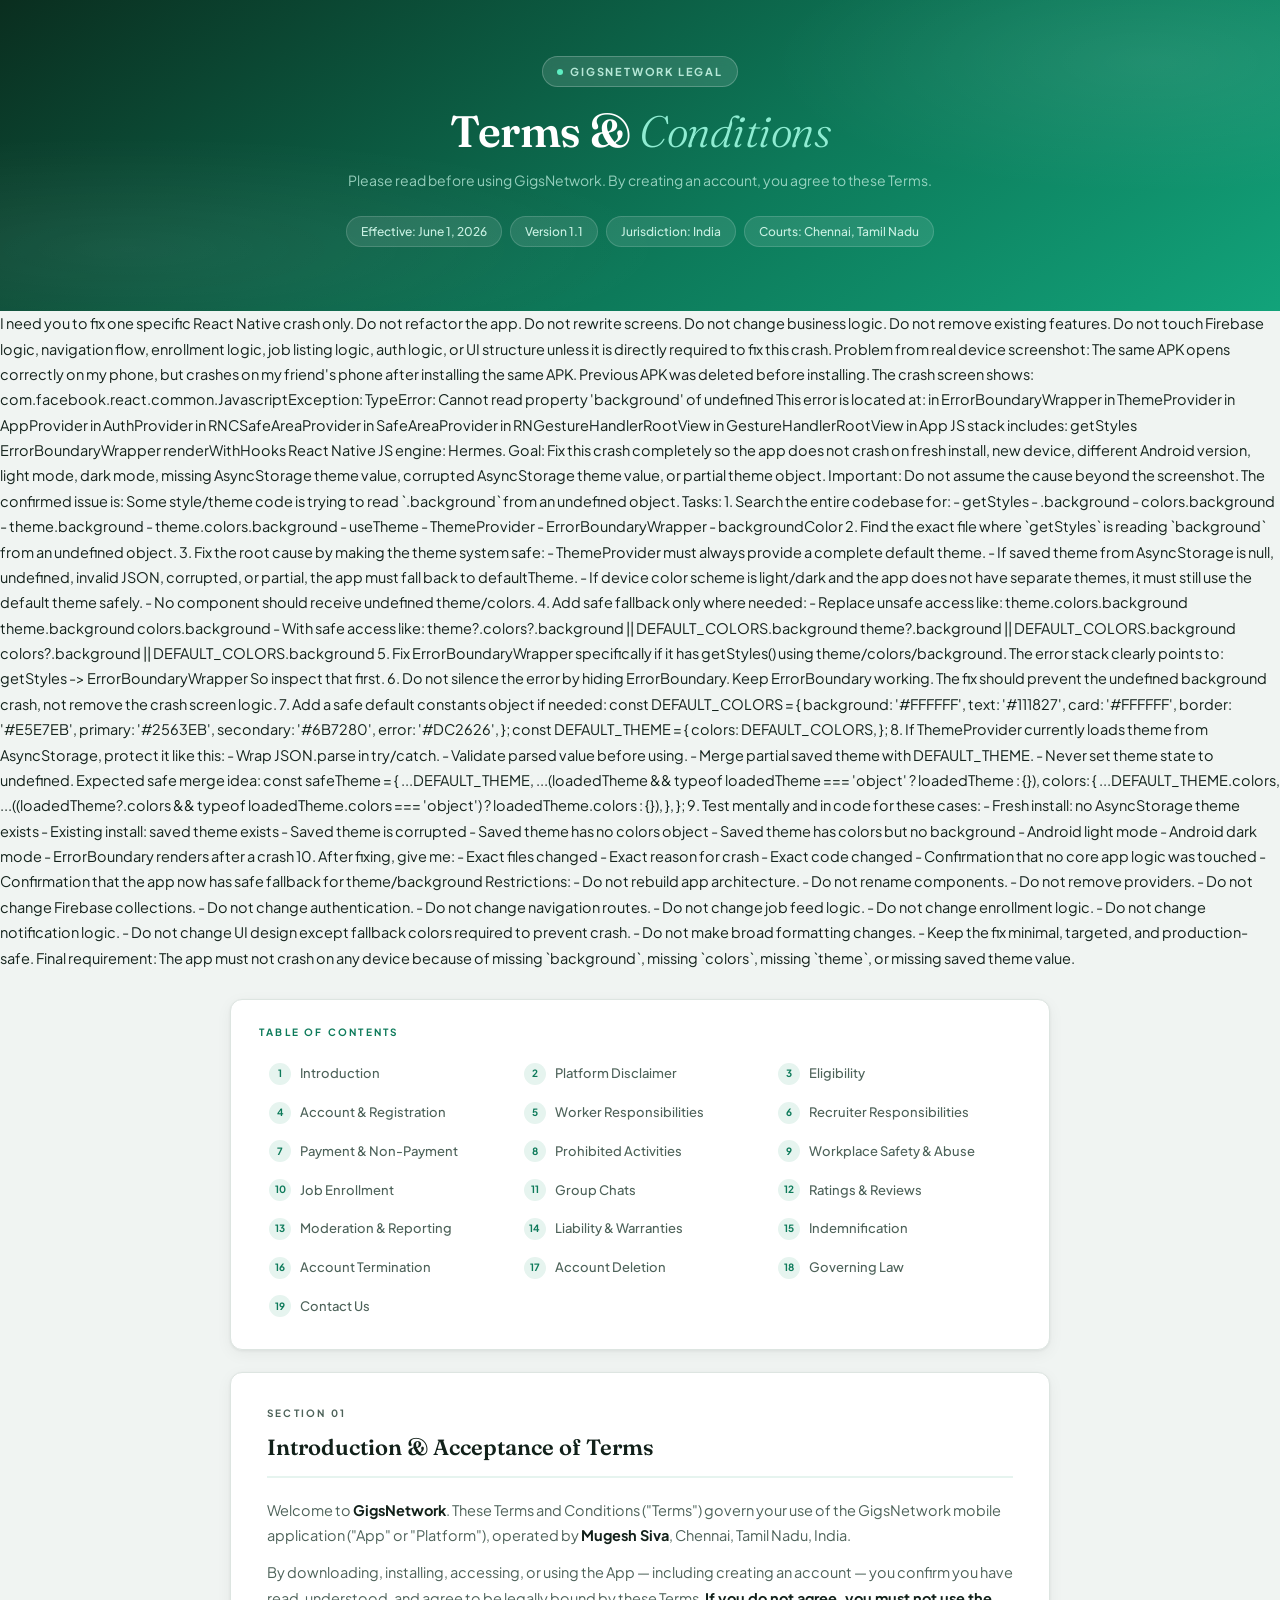
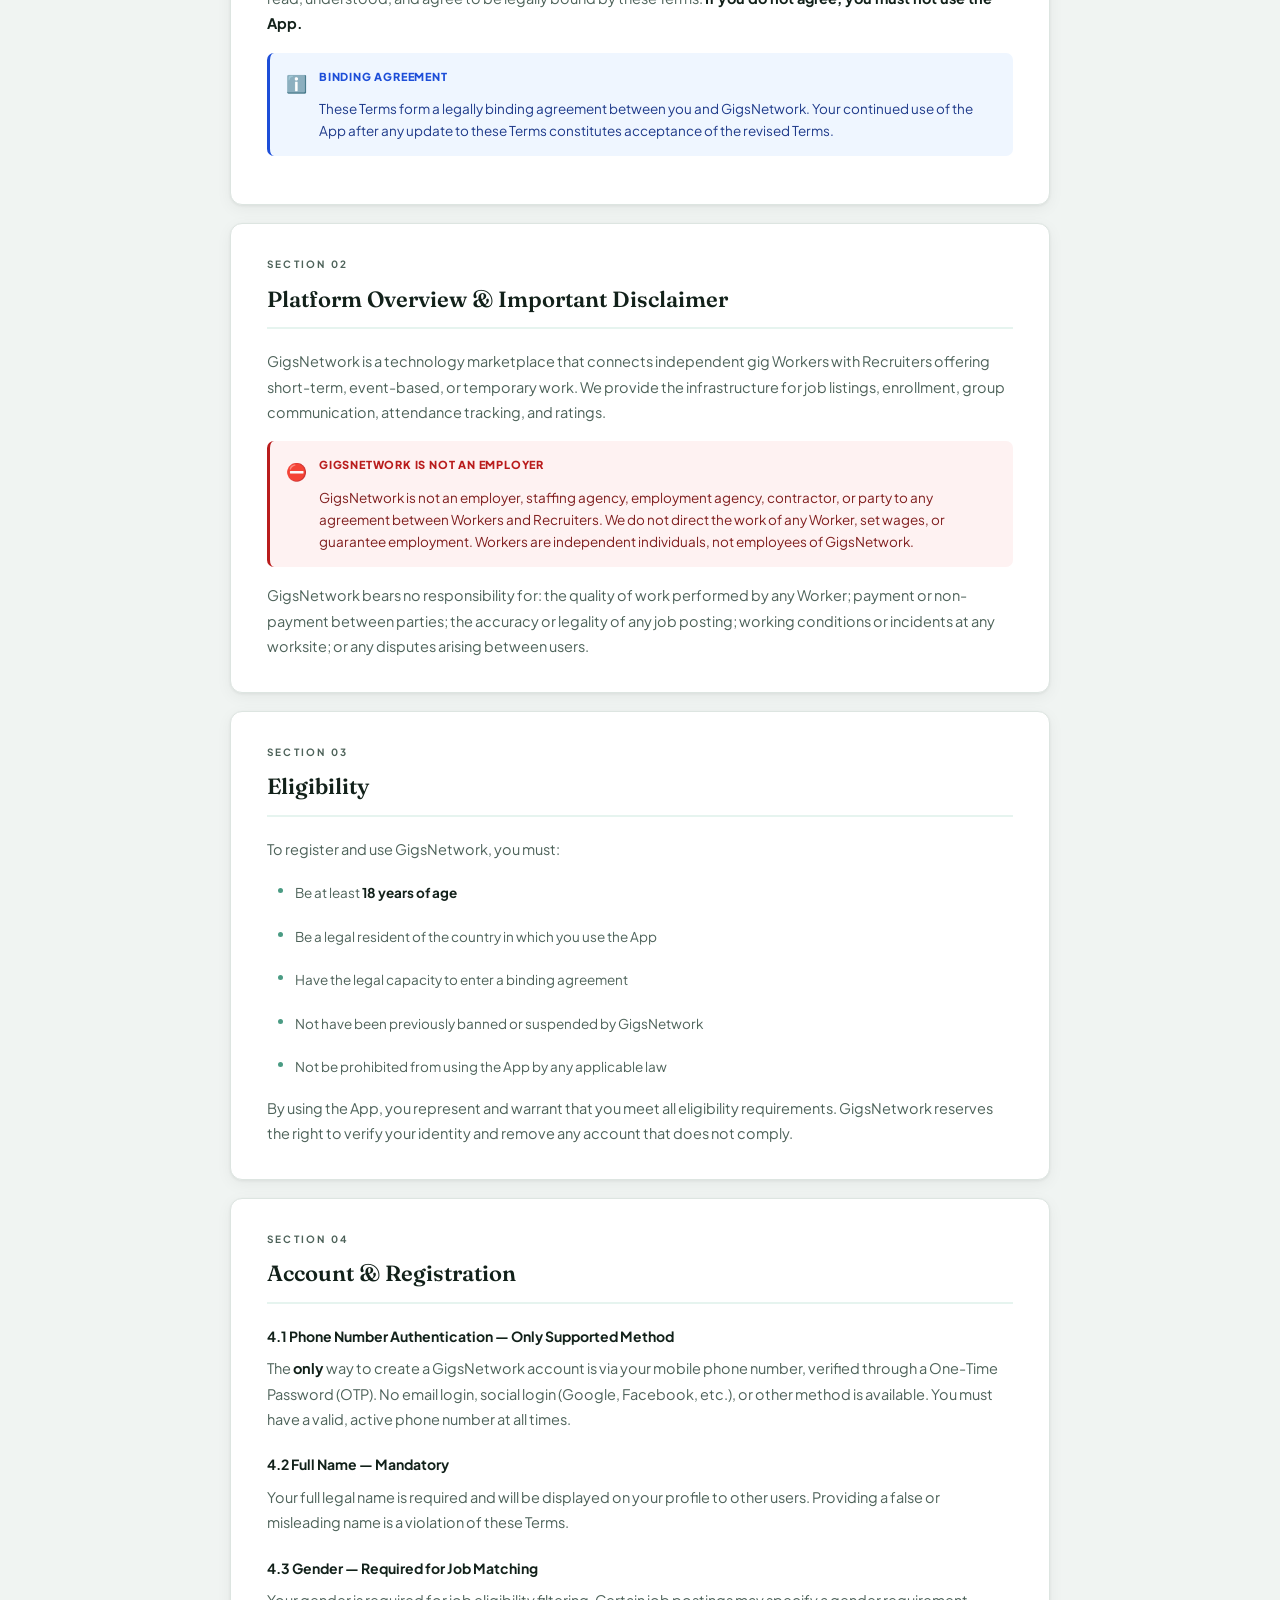
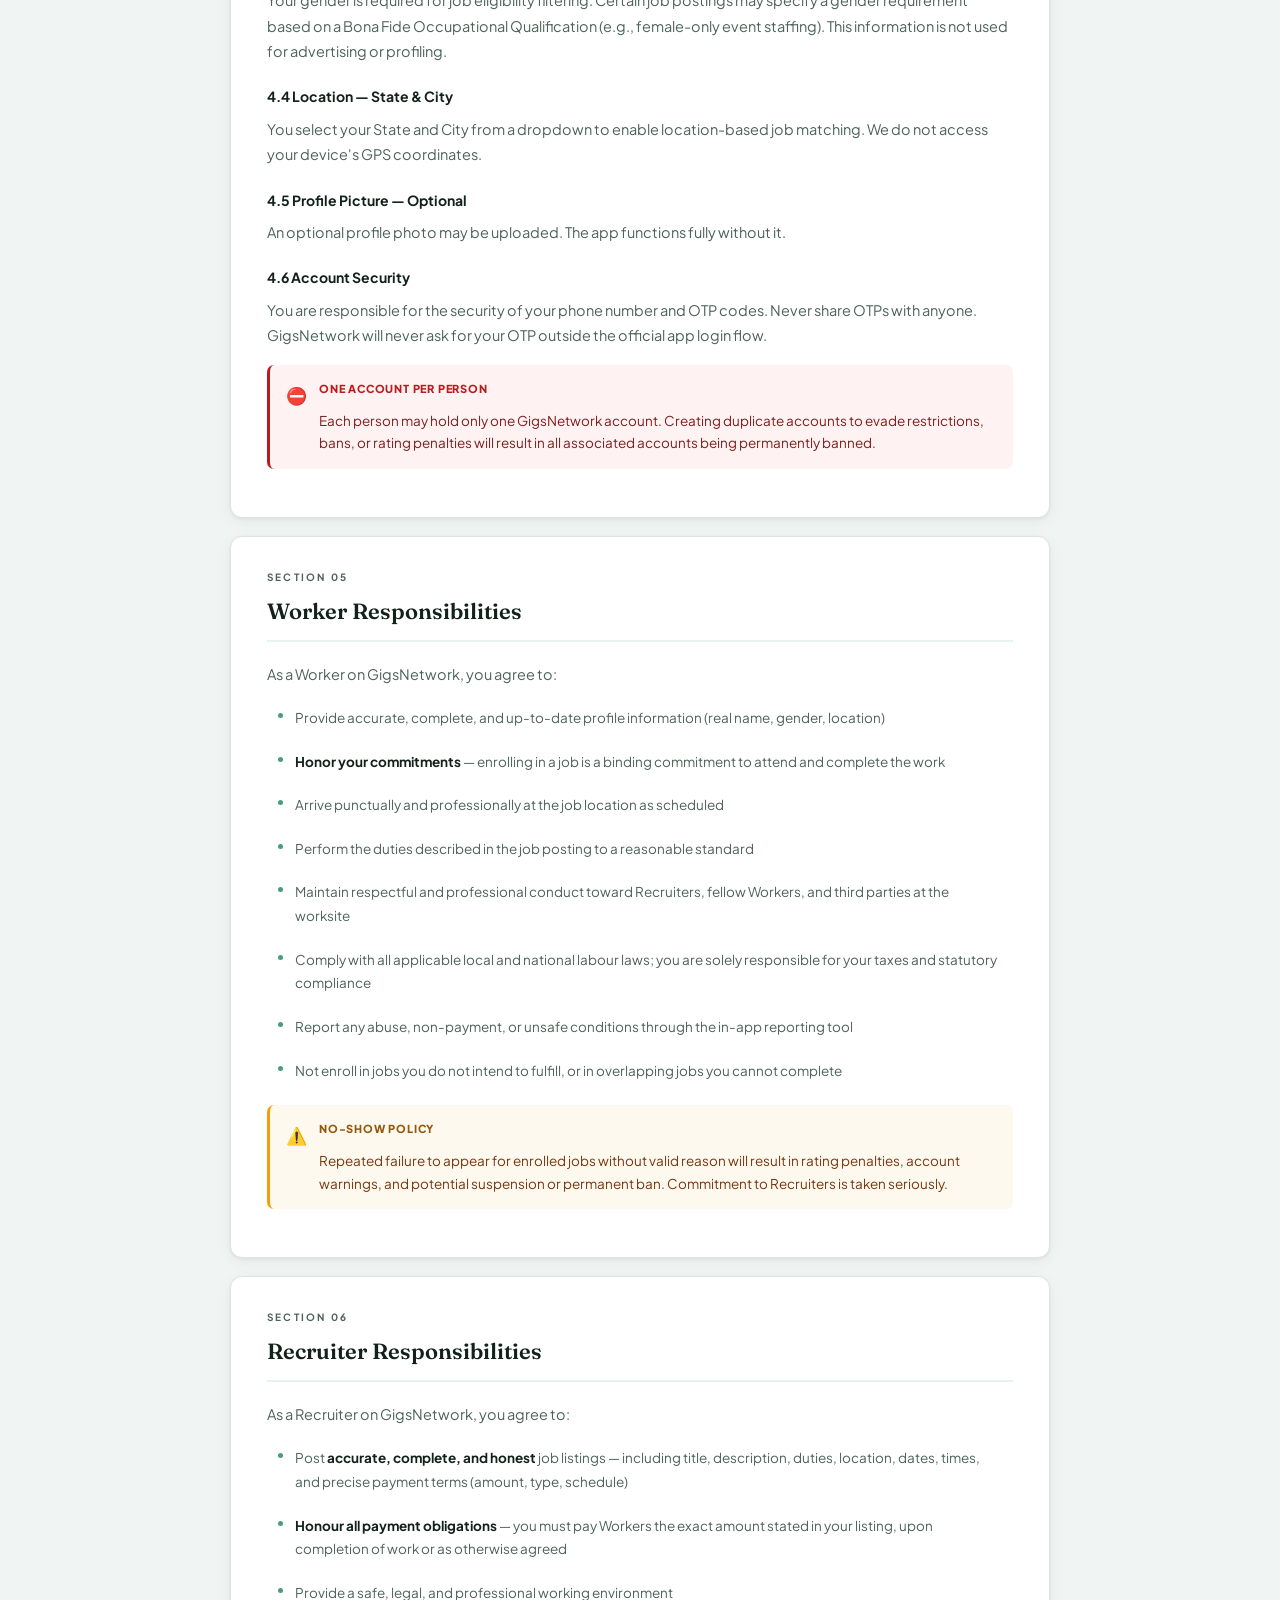
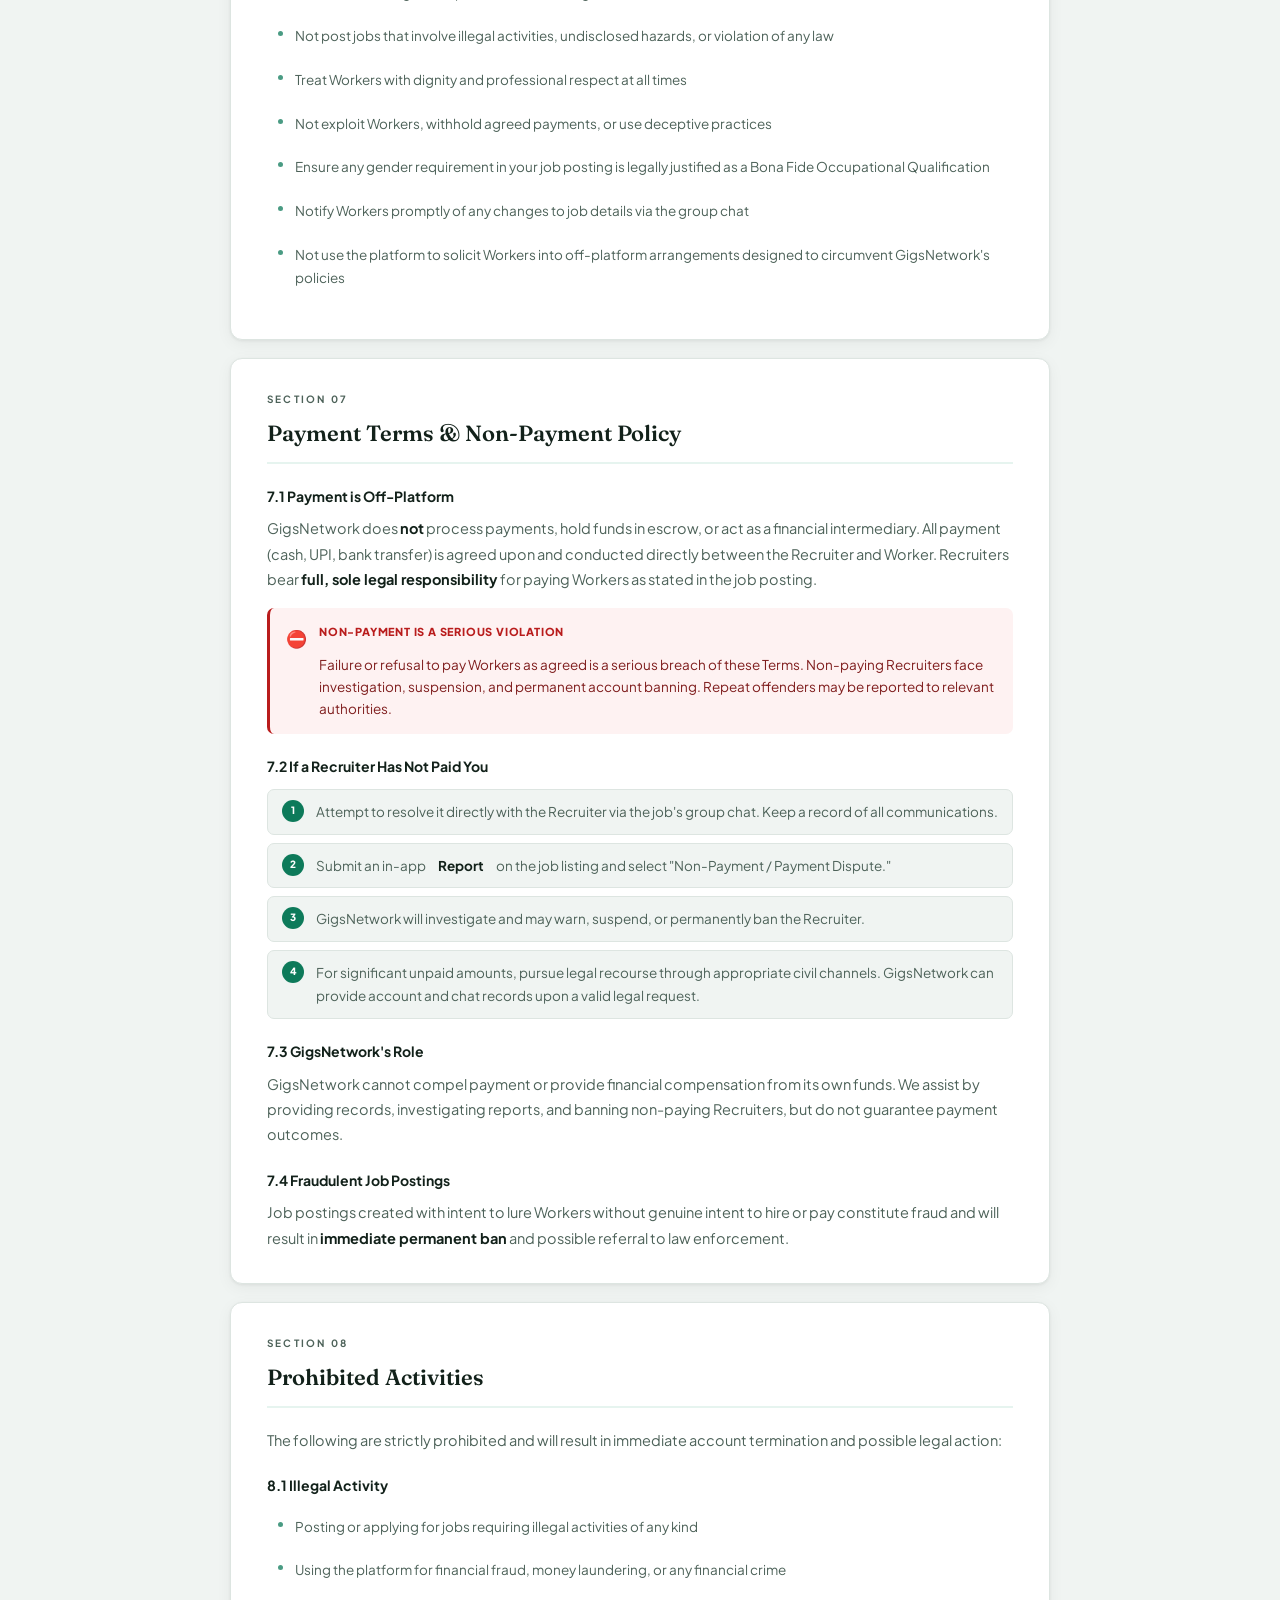
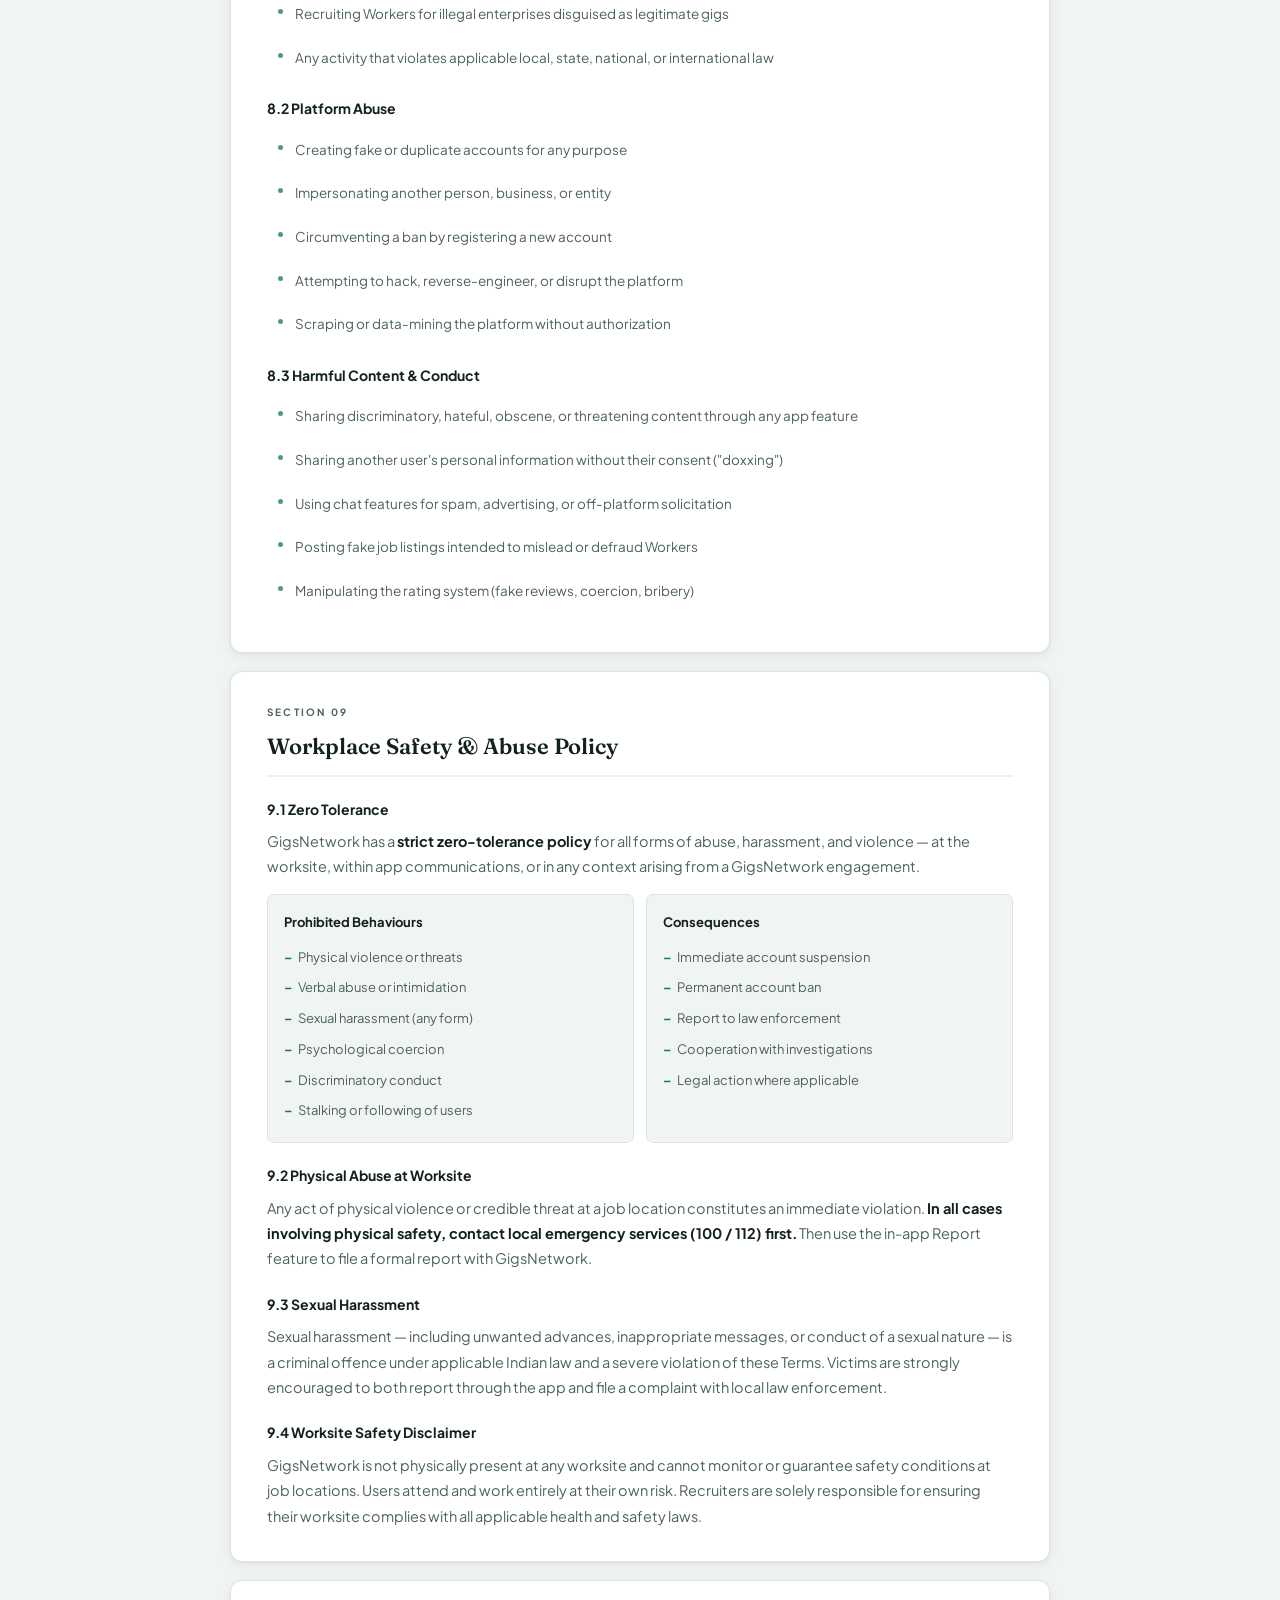
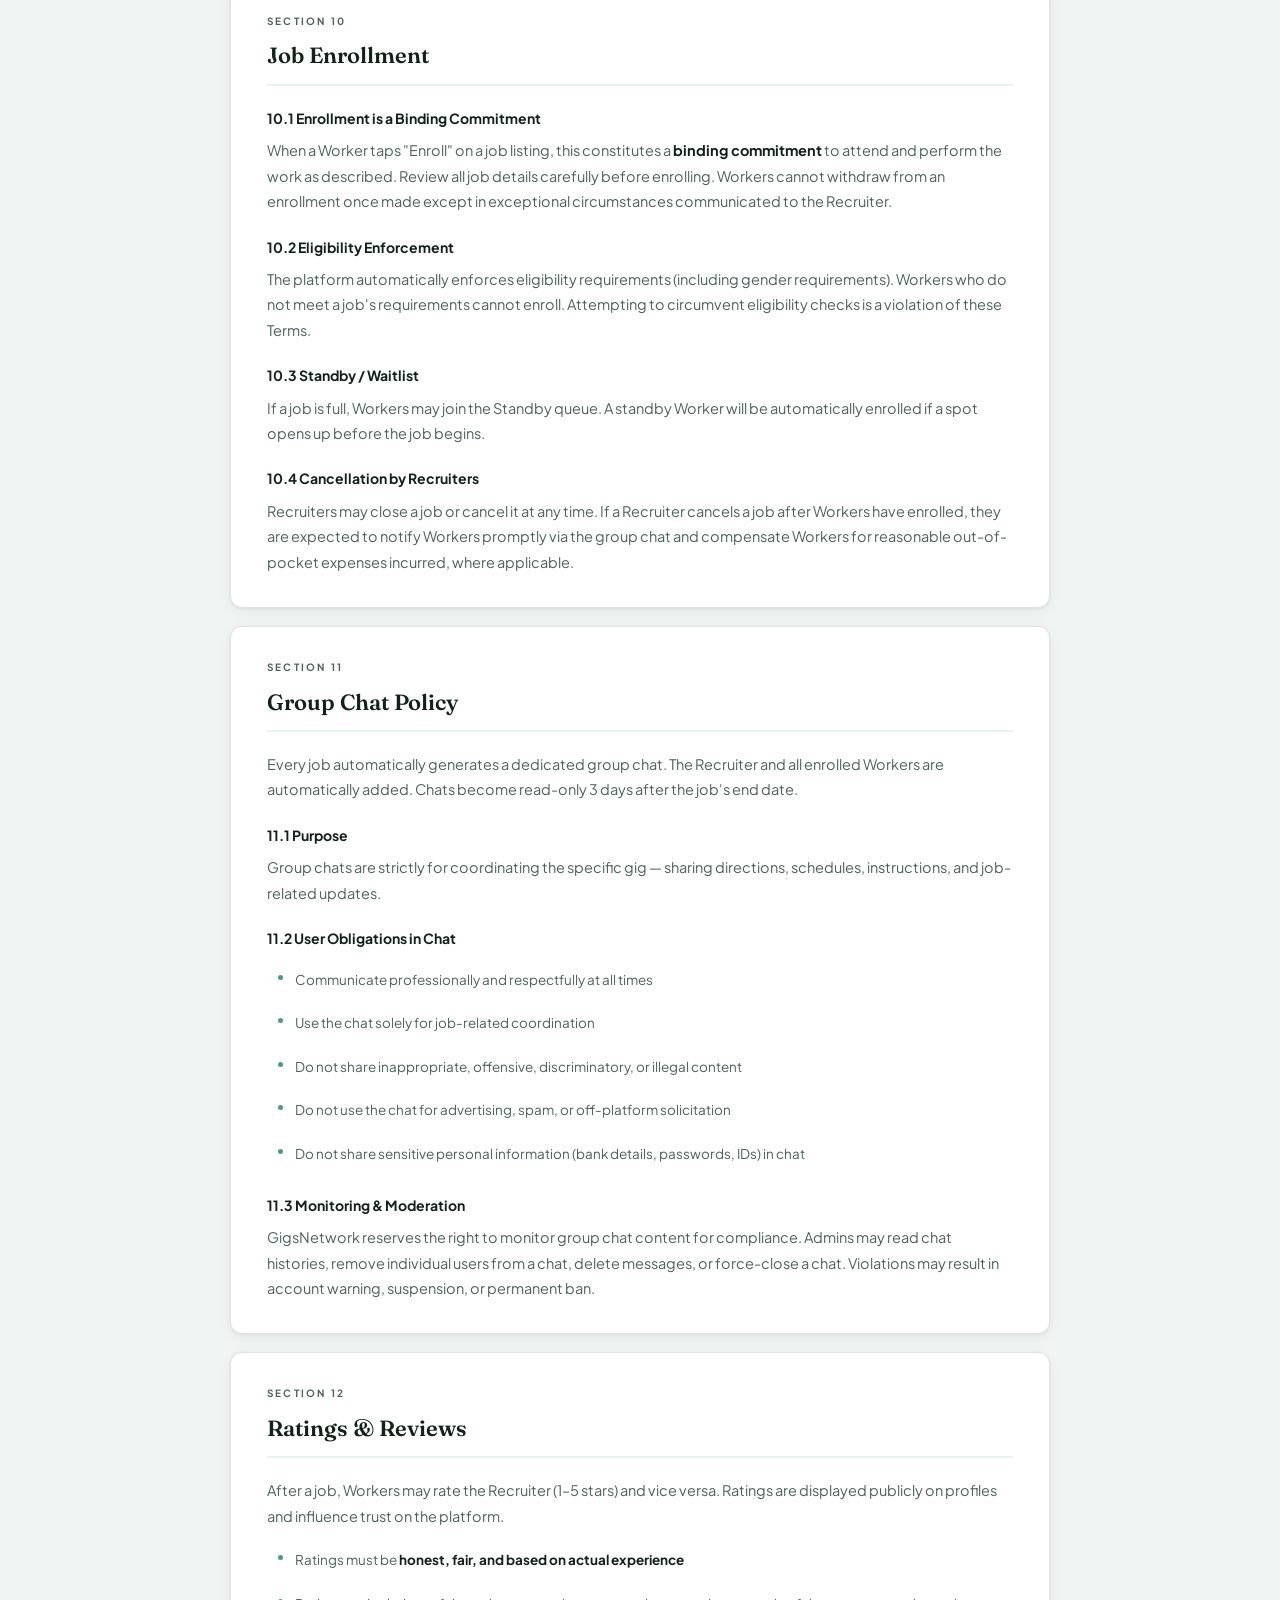
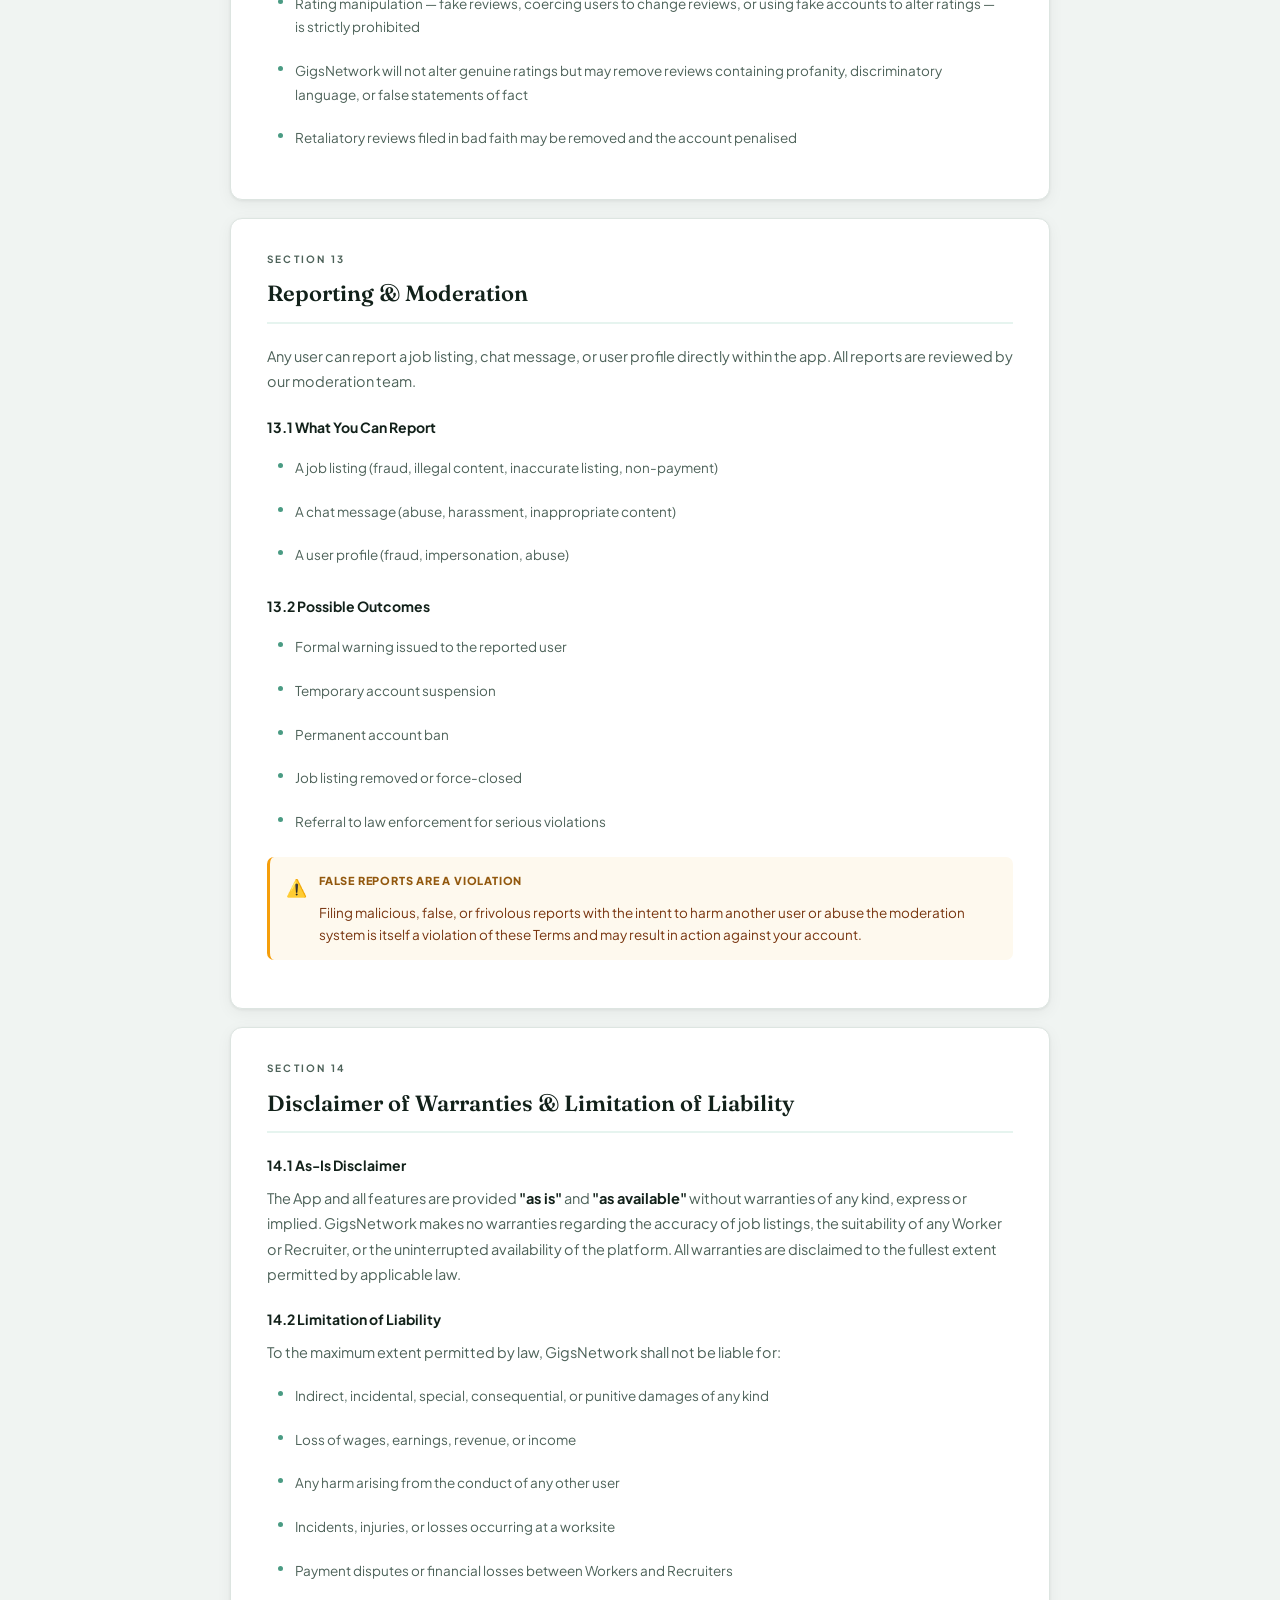
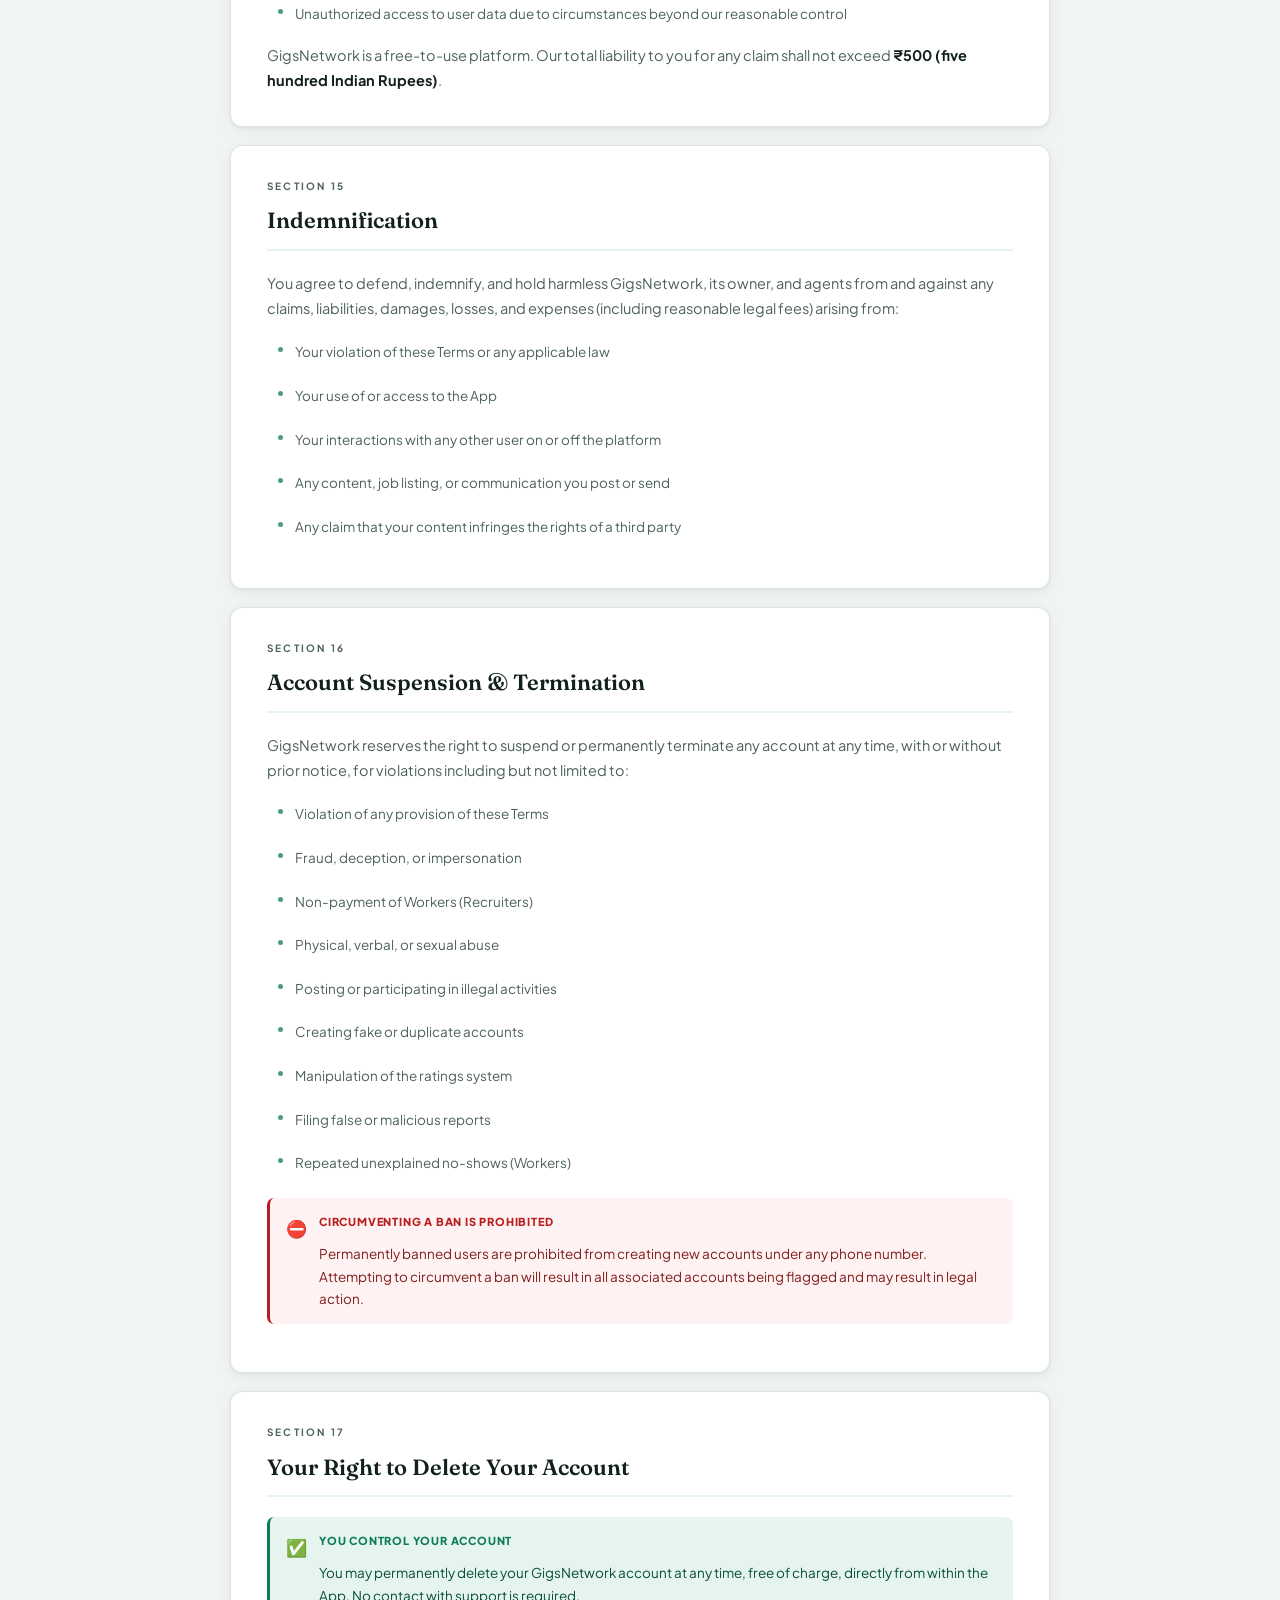
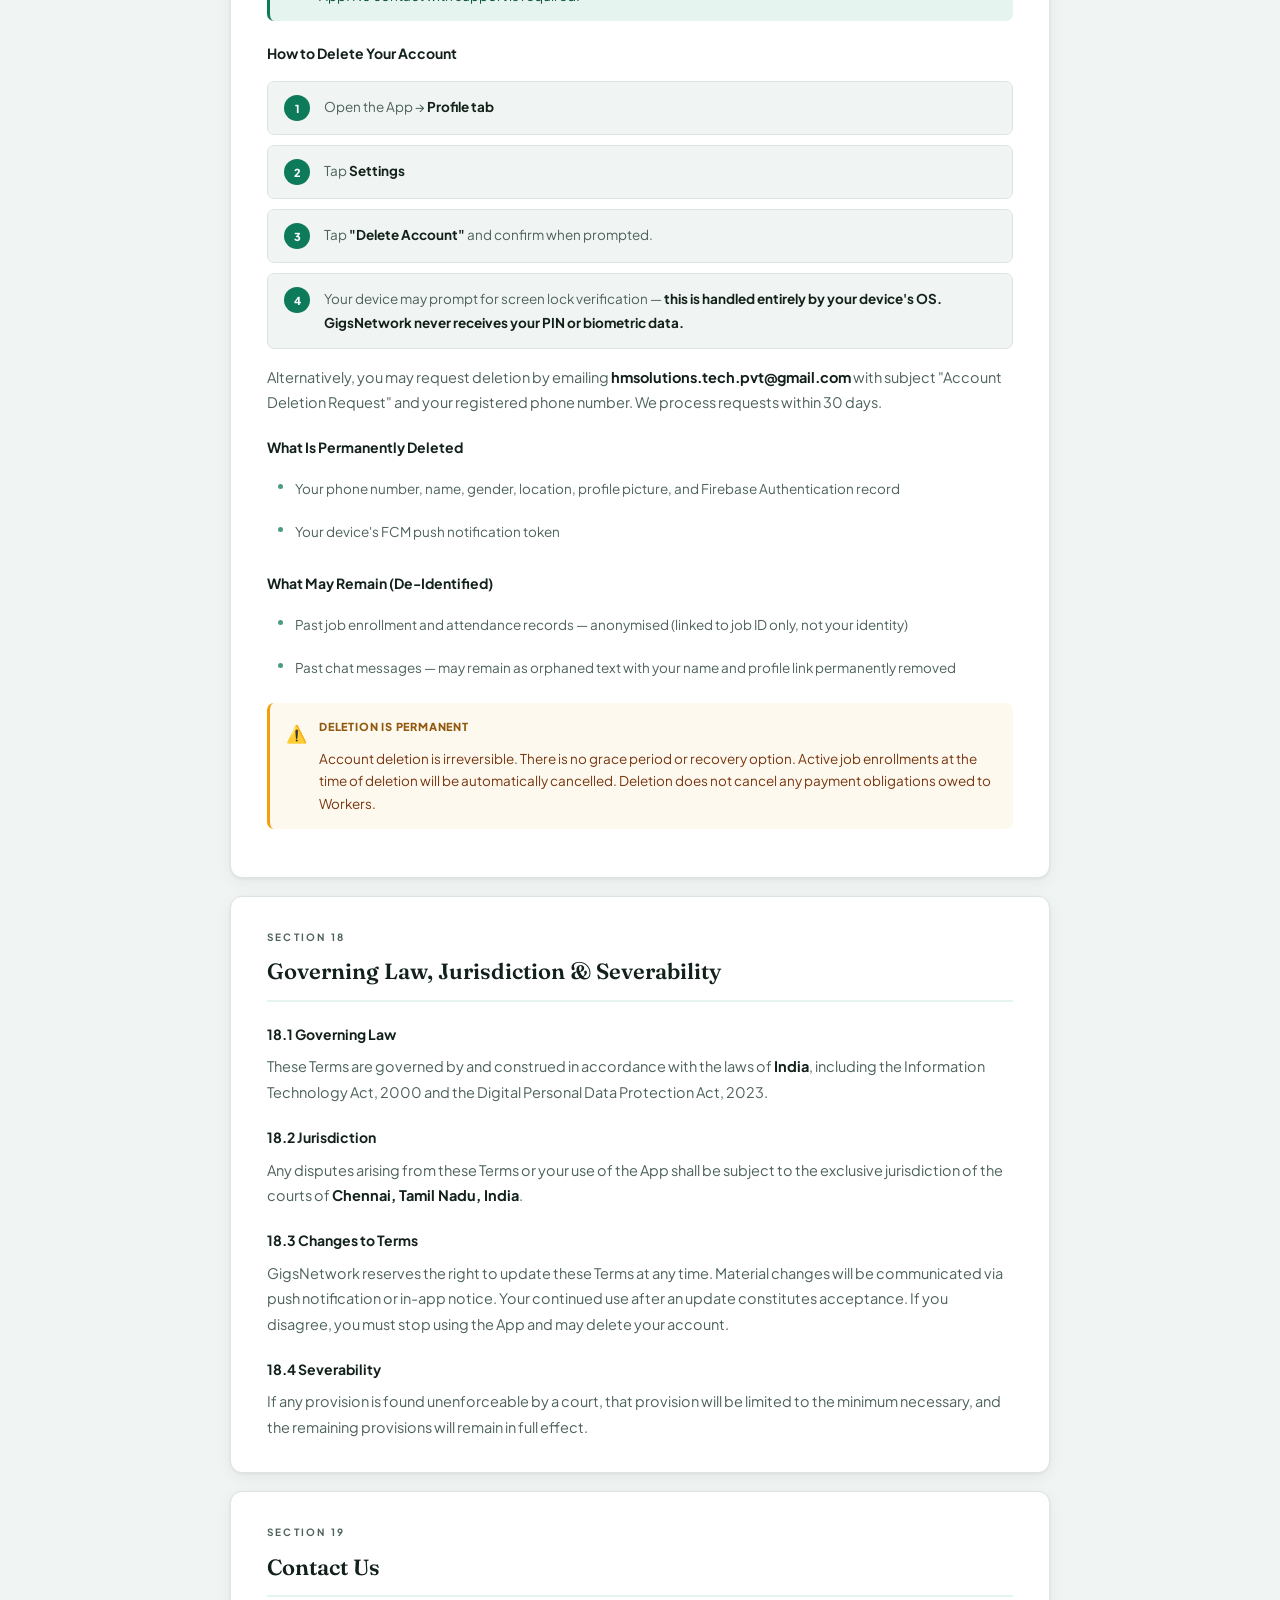
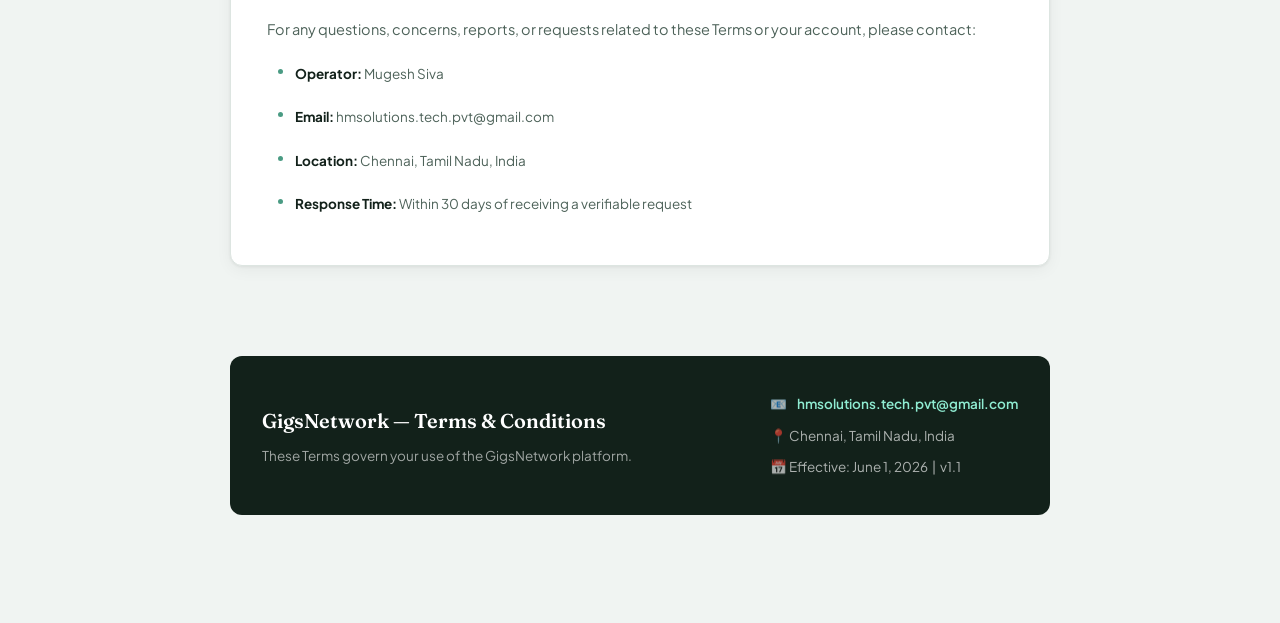
==== commit 8ca47c8e: "Update terms and privacy policies" ====
--- a/terms.html
+++ b/terms.html
@@ -5,532 +5,537 @@
   <meta name="viewport" content="width=device-width, initial-scale=1.0" />
   <title>Terms &amp; Conditions — GigsNetwork</title>
   <link rel="preconnect" href="https://fonts.googleapis.com" />
-  <link href="https://fonts.googleapis.com/css2?family=Bricolage+Grotesque:opsz,wght@12..96,300;12..96,400;12..96,500;12..96,600;12..96,700;12..96,800&display=swap" rel="stylesheet" />
+  <link href="https://fonts.googleapis.com/css2?family=Fraunces:ital,opsz,wght@0,9..144,300;0,9..144,600;1,9..144,300&family=Plus+Jakarta+Sans:wght@400;500;600;700&display=swap" rel="stylesheet" />
   <style>
     *, *::before, *::after { box-sizing: border-box; margin: 0; padding: 0; }
-
     :root {
-      --brand: #4338CA;
-      --brand-mid: #5B5BD6;
-      --brand-light: #EEF2FF;
-      --brand-xlight: #F5F3FF;
-      --danger: #DC2626;
-      --danger-bg: #FEF2F2;
-      --danger-border: #FCA5A5;
-      --warning: #B45309;
-      --warning-bg: #FFFBEB;
-      --warning-border: #FCD34D;
-      --info: #1D4ED8;
-      --info-bg: #EFF6FF;
-      --info-border: #93C5FD;
-      --success: #065F46;
-      --success-bg: #ECFDF5;
-      --success-border: #6EE7B7;
-      --text: #18181B;
-      --text-sub: #52525B;
-      --text-muted: #A1A1AA;
-      --bg: #F4F4F8;
-      --card: #FFFFFF;
-      --border: #E4E4E7;
-      --border-strong: #D4D4D8;
-      --shadow: 0 1px 4px rgba(0,0,0,0.07), 0 4px 16px rgba(0,0,0,0.05);
-      --shadow-hover: 0 2px 8px rgba(0,0,0,0.1), 0 8px 24px rgba(0,0,0,0.07);
-      --radius: 14px;
-      --radius-sm: 8px;
+      --bg:        #F0F4F2;
+      --card:      #FFFFFF;
+      --border:    #DDE5E1;
+      --accent:    #0D7A5A;
+      --accent-lt: #E6F4EF;
+      --accent-bd: #A8D5C4;
+      --text:      #12211A;
+      --sub:       #4D6259;
+      --muted:     #8FA39A;
+      --warn:      #92580E;
+      --warn-lt:   #FEF9EE;
+      --warn-bd:   #F4CC7A;
+      --danger:    #B91C1C;
+      --danger-lt: #FEF2F2;
+      --danger-bd: #FECACA;
+      --info:      #1D4ED8;
+      --info-lt:   #EFF6FF;
+      --info-bd:   #BFDBFE;
+      --r:         12px;
+      --rs:        7px;
+      --shadow:    0 1px 3px rgba(0,0,0,.06), 0 4px 16px rgba(0,0,0,.05);
     }
-
+    html { scroll-behavior: smooth; }
     body {
-      font-family: 'Bricolage Grotesque', system-ui, sans-serif;
       background: var(--bg);
       color: var(--text);
-      line-height: 1.7;
+      font-family: 'Plus Jakarta Sans', sans-serif;
+      font-size: 14.5px;
+      line-height: 1.75;
+      -webkit-font-smoothing: antialiased;
     }
-
     /* ── HERO ── */
     .hero {
-      background: linear-gradient(150deg, #06040F 0%, #1A154E 45%, #2D2A80 80%, #4338CA 100%);
-      padding: 64px 24px 88px;
+      background: linear-gradient(145deg, #0a2e1f 0%, #0D7A5A 60%, #12A37A 100%);
+      padding: 56px 24px 64px;
       text-align: center;
-      position: relative;
-      overflow: hidden;
-    }
-    .hero::before {
-      content: '';
-      position: absolute; inset: 0;
-      background:
-        radial-gradient(ellipse 60% 50% at 20% 50%, rgba(99,102,241,0.25) 0%, transparent 70%),
-        radial-gradient(ellipse 40% 60% at 80% 30%, rgba(139,92,246,0.2) 0%, transparent 70%);
+      position: relative; overflow: hidden;
     }
     .hero::after {
       content: '';
       position: absolute; inset: 0;
-      background-image: repeating-linear-gradient(
-        0deg, transparent, transparent 39px, rgba(255,255,255,0.03) 40px),
-        repeating-linear-gradient(90deg, transparent, transparent 39px, rgba(255,255,255,0.03) 40px);
+      background-image:
+        radial-gradient(ellipse 70% 60% at 10% 80%, rgba(255,255,255,.06) 0%, transparent 60%),
+        radial-gradient(ellipse 50% 70% at 90% 20%, rgba(255,255,255,.08) 0%, transparent 60%);
+      pointer-events: none;
     }
-    .hero-inner { position: relative; z-index: 1; max-width: 700px; margin: 0 auto; }
-    .hero-chip {
+    .hero-inner { position: relative; z-index: 1; max-width: 660px; margin: 0 auto; }
+    .hero-badge {
       display: inline-flex; align-items: center; gap: 7px;
-      background: rgba(255,255,255,0.1);
-      border: 1px solid rgba(255,255,255,0.2);
-      color: #C7D2FE;
-      font-size: 11px; font-weight: 700;
-      letter-spacing: 2px; text-transform: uppercase;
-      padding: 6px 14px; border-radius: 100px;
-      backdrop-filter: blur(8px);
-      margin-bottom: 22px;
+      background: rgba(255,255,255,.12); border: 1px solid rgba(255,255,255,.22);
+      color: #B7E8D8; font-size: 11px; font-weight: 700;
+      letter-spacing: 1.8px; text-transform: uppercase;
+      padding: 5px 14px; border-radius: 100px; margin-bottom: 20px; backdrop-filter: blur(6px);
     }
+    .hero-badge .dot { width: 6px; height: 6px; border-radius: 50%; background: #5EEEC2; animation: blink 2s ease-in-out infinite; }
+    @keyframes blink { 0%,100% { opacity:1; } 50% { opacity:.3; } }
     .hero h1 {
-      color: #FFFFFF;
-      font-size: clamp(30px, 6vw, 48px);
-      font-weight: 800;
-      line-height: 1.15;
-      letter-spacing: -0.5px;
-      margin-bottom: 14px;
+      font-family: 'Fraunces', serif;
+      font-size: clamp(28px, 5vw, 44px); font-weight: 600;
+      color: #fff; letter-spacing: -.5px; line-height: 1.1; margin-bottom: 12px;
     }
-    .hero-sub {
-      color: rgba(199,210,254,0.85);
-      font-size: 15px; font-weight: 400;
-      max-width: 480px; margin: 0 auto 28px;
-    }
-    .hero-meta {
-      display: flex; justify-content: center;
-      flex-wrap: wrap; gap: 6px;
-    }
-    .hero-tag {
-      background: rgba(255,255,255,0.1);
-      border: 1px solid rgba(255,255,255,0.15);
-      color: #A5B4FC;
-      font-size: 12px; font-weight: 500;
-      padding: 5px 14px; border-radius: 100px;
-    }
-
-    /* ── NAV PILLS ── */
-    .doc-nav {
-      display: flex; justify-content: center; gap: 10px;
-      padding: 24px 20px 0;
-      position: relative; z-index: 2;
-      margin-top: -22px;
-    }
-    .doc-nav a {
-      padding: 10px 22px; border-radius: 100px;
-      font-size: 13px; font-weight: 600;
-      text-decoration: none; transition: all 0.2s;
-    }
-    .doc-nav a.active { background: var(--brand); color: #fff; box-shadow: 0 4px 14px rgba(67,56,202,0.4); }
-    .doc-nav a.inactive { background: var(--card); color: var(--text-sub); border: 1px solid var(--border); }
-    .doc-nav a.inactive:hover { background: var(--brand-light); color: var(--brand); }
-
-    /* ── LAYOUT ── */
-    .wrap { max-width: 860px; margin: 0 auto; padding: 32px 20px 60px; }
-
+    .hero h1 em { font-style: italic; font-weight: 300; color: #8FECD2; }
+    .hero-sub { color: rgba(183,232,216,.8); font-size: 14px; margin-bottom: 24px; }
+    .hero-chips { display: flex; flex-wrap: wrap; justify-content: center; gap: 8px; }
+    .hero-chip { background: rgba(255,255,255,.1); border: 1px solid rgba(255,255,255,.15); color: #C8F0E2; font-size: 12px; font-weight: 500; padding: 4px 14px; border-radius: 100px; }
+    /* ── NAV ── */
+    .doc-nav { display: flex; justify-content: center; gap: 10px; padding: 20px 20px 0; max-width: 860px; margin: 0 auto; }
+    .doc-nav a { padding: 9px 22px; border-radius: 100px; font-size: 13px; font-weight: 600; text-decoration: none; transition: all .2s; }
+    .doc-nav a.active { background: var(--accent); color: #fff; box-shadow: 0 4px 14px rgba(13,122,90,.35); }
+    .doc-nav a.off { background: var(--card); color: var(--sub); border: 1px solid var(--border); }
+    .doc-nav a.off:hover { background: var(--accent-lt); color: var(--accent); }
+    /* ── WRAP ── */
+    .wrap { max-width: 860px; margin: 0 auto; padding: 28px 20px 72px; }
     /* ── TOC ── */
-    .toc {
-      background: var(--card); border: 1px solid var(--border);
-      border-radius: var(--radius); box-shadow: var(--shadow);
-      padding: 28px 28px 20px; margin-bottom: 24px;
-    }
-    .toc-label {
-      font-size: 10px; font-weight: 800; letter-spacing: 2.5px;
-      text-transform: uppercase; color: var(--brand);
-      margin-bottom: 16px;
-    }
-    .toc-grid {
-      display: grid;
-      grid-template-columns: repeat(auto-fill, minmax(185px, 1fr));
-      gap: 4px;
-    }
-    .toc-link {
-      display: flex; align-items: center; gap: 9px;
-      padding: 8px 10px; border-radius: var(--radius-sm);
-      text-decoration: none; color: var(--text-sub);
-      font-size: 12.5px; font-weight: 500; transition: all 0.15s;
-    }
-    .toc-link:hover { background: var(--brand-xlight); color: var(--brand); }
-    .toc-n {
-      min-width: 22px; height: 22px; border-radius: 50%;
-      background: var(--brand-light); color: var(--brand);
-      font-size: 10px; font-weight: 800;
-      display: flex; align-items: center; justify-content: center;
-      flex-shrink: 0;
-    }
-
-    /* ── SECTION CARD ── */
-    .card {
-      background: var(--card); border: 1px solid var(--border);
-      border-radius: var(--radius); box-shadow: var(--shadow);
-      padding: 36px; margin-bottom: 20px;
-      transition: box-shadow 0.2s;
-      position: relative; overflow: hidden;
-    }
-    .card:hover { box-shadow: var(--shadow-hover); }
-    .card-eyebrow {
-      font-size: 10px; font-weight: 800;
-      letter-spacing: 2px; text-transform: uppercase;
-      color: var(--brand); margin-bottom: 6px;
-    }
-    .card h2 {
-      font-size: 20px; font-weight: 750;
-      color: var(--text); margin-bottom: 22px;
-      padding-bottom: 16px;
-      border-bottom: 2px solid var(--brand-light);
-    }
-    .card h3 {
-      font-size: 15px; font-weight: 700;
-      color: var(--text); margin: 22px 0 10px;
-    }
-    .card p {
-      color: var(--text-sub); font-size: 14px;
-      line-height: 1.75; margin-bottom: 14px;
-    }
+    .toc { background: var(--card); border: 1px solid var(--border); border-radius: var(--r); box-shadow: var(--shadow); padding: 24px 28px; margin-bottom: 22px; }
+    .toc-label { font-size: 10px; font-weight: 700; letter-spacing: 2.2px; text-transform: uppercase; color: var(--accent); margin-bottom: 14px; }
+    .toc-grid { display: grid; grid-template-columns: repeat(auto-fill, minmax(190px, 1fr)); gap: 2px; }
+    .toc-link { display: flex; align-items: center; gap: 9px; padding: 7px 10px; border-radius: var(--rs); text-decoration: none; color: var(--sub); font-size: 13px; font-weight: 500; transition: all .15s; }
+    .toc-link:hover { background: var(--accent-lt); color: var(--accent); }
+    .toc-n { min-width: 22px; height: 22px; border-radius: 50%; background: var(--accent-lt); color: var(--accent); font-size: 10px; font-weight: 700; flex-shrink: 0; display: flex; align-items: center; justify-content: center; }
+    /* ── CARD ── */
+    .card { background: var(--card); border: 1px solid var(--border); border-radius: var(--r); box-shadow: var(--shadow); padding: 32px 36px; margin-bottom: 18px; scroll-margin-top: 20px; }
+    .card-eye { font-size: 10px; font-weight: 700; letter-spacing: 2.2px; text-transform: uppercase; color: var(--accent); margin-bottom: 5px; }
+    .card h2 { font-family: 'Fraunces', serif; font-size: clamp(18px, 2.5vw, 22px); font-weight: 600; color: var(--text); border-bottom: 2px solid var(--accent-lt); padding-bottom: 14px; margin-bottom: 20px; line-height: 1.25; }
+    .card h3 { font-size: 14px; font-weight: 700; color: var(--text); margin: 20px 0 8px; }
+    .card p { color: var(--sub); margin-bottom: 12px; }
     .card p:last-child { margin-bottom: 0; }
-    .card ul, .card ol {
-      list-style: none; padding: 0; margin: 0 0 16px;
-    }
-    .card ul li, .card ol li {
-      position: relative;
-      padding: 8px 12px 8px 30px;
-      font-size: 13.5px; color: var(--text-sub);
-      line-height: 1.65; border-radius: 6px;
-    }
-    .card ul li:hover, .card ol li:hover { background: var(--bg); }
-    .card ul li::before {
-      content: '›';
-      position: absolute; left: 11px; top: 7px;
-      color: var(--brand); font-size: 16px; font-weight: 700;
-    }
-    .card ol { counter-reset: ol-c; }
-    .card ol li { counter-increment: ol-c; }
-    .card ol li::before {
-      content: counter(ol-c);
-      position: absolute; left: 6px; top: 9px;
-      width: 18px; height: 18px; border-radius: 50%;
-      background: var(--brand); color: #fff;
-      font-size: 9px; font-weight: 800;
-      display: flex; align-items: center; justify-content: center;
-    }
     strong { color: var(--text); font-weight: 700; }
-    .divider { height: 1px; background: var(--border); margin: 20px 0; }
-
     /* ── ALERTS ── */
-    .alert {
-      display: flex; gap: 14px; align-items: flex-start;
-      padding: 16px 18px; border-radius: var(--radius-sm);
-      margin: 18px 0;
-    }
-    .alert-icon { font-size: 18px; flex-shrink: 0; line-height: 1.5; }
-    .alert-content { flex: 1; }
-    .alert-title {
-      font-size: 12px; font-weight: 800;
-      text-transform: uppercase; letter-spacing: 0.8px;
-      margin-bottom: 4px;
-    }
-    .alert-text { font-size: 13px; line-height: 1.65; }
-
-    .alert-warning {
-      background: var(--warning-bg);
-      border: 1px solid var(--warning-border);
-      border-left: 4px solid #F59E0B;
-    }
-    .alert-warning .alert-title { color: #92400E; }
-    .alert-warning .alert-text { color: #78350F; }
-
-    .alert-danger {
-      background: var(--danger-bg);
-      border: 1px solid var(--danger-border);
-      border-left: 4px solid var(--danger);
-    }
-    .alert-danger .alert-title { color: #7F1D1D; }
-    .alert-danger .alert-text { color: #991B1B; }
-
-    .alert-info {
-      background: var(--info-bg);
-      border: 1px solid var(--info-border);
-      border-left: 4px solid #3B82F6;
-    }
-    .alert-info .alert-title { color: #1E3A8A; }
-    .alert-info .alert-text { color: #1E40AF; }
-
-    .alert-success {
-      background: var(--success-bg);
-      border: 1px solid var(--success-border);
-      border-left: 4px solid #10B981;
-    }
-    .alert-success .alert-title { color: #064E3B; }
-    .alert-success .alert-text { color: #065F46; }
-
+    .alert { display: flex; gap: 12px; align-items: flex-start; padding: 14px 16px; border-radius: var(--rs); margin: 16px 0; border-left: 3px solid; }
+    .alert-icon { font-size: 17px; flex-shrink: 0; margin-top: 2px; }
+    .alert-title { font-size: 11px; font-weight: 800; text-transform: uppercase; letter-spacing: .8px; margin-bottom: 4px; }
+    .alert-body { font-size: 13.5px; line-height: 1.65; }
+    .alert.info { background: var(--info-lt); border-color: var(--info); }
+    .alert.info .alert-title { color: var(--info); }
+    .alert.info .alert-body { color: #1E3A8A; }
+    .alert.warn { background: var(--warn-lt); border-color: #F59E0B; }
+    .alert.warn .alert-title { color: var(--warn); }
+    .alert.warn .alert-body { color: #78350F; }
+    .alert.accent { background: var(--accent-lt); border-color: var(--accent); }
+    .alert.accent .alert-title { color: var(--accent); }
+    .alert.accent .alert-body { color: #064E3B; }
+    .alert.danger { background: var(--danger-lt); border-color: var(--danger); }
+    .alert.danger .alert-title { color: var(--danger); }
+    .alert.danger .alert-body { color: #7F1D1D; }
+    /* ── STEPS ── */
+    .steps { display: flex; flex-direction: column; gap: 10px; margin: 16px 0; }
+    .step-item { display: flex; gap: 14px; align-items: flex-start; background: var(--bg); border: 1px solid var(--border); border-radius: var(--rs); padding: 13px 16px; }
+    .step-n { min-width: 26px; height: 26px; border-radius: 50%; background: var(--accent); color: #fff; font-size: 11px; font-weight: 800; flex-shrink: 0; display: flex; align-items: center; justify-content: center; }
+    .step-text { font-size: 13.5px; color: var(--sub); }
+    .step-text strong { color: var(--text); }
+    /* ── BULLET LIST ── */
+    .blist { list-style: none; padding: 0; margin: 10px 0; display: flex; flex-direction: column; gap: 6px; }
+    .blist li { padding: 7px 12px 7px 28px; position: relative; font-size: 13.5px; color: var(--sub); border-radius: 6px; }
+    .blist li::before { content: ''; position: absolute; left: 11px; top: 14px; width: 5px; height: 5px; border-radius: 50%; background: var(--accent); opacity: .75; }
+    .blist li:hover { background: var(--bg); }
+    .blist li strong { color: var(--text); }
     /* ── TWO COL ── */
-    .two-col { display: grid; grid-template-columns: 1fr 1fr; gap: 14px; margin: 16px 0; }
-    .col-box { background: var(--bg); border: 1px solid var(--border); border-radius: var(--radius-sm); padding: 16px; }
-    .col-box h4 { font-size: 13px; font-weight: 700; margin-bottom: 10px; color: var(--text); }
-    .col-box ul { margin: 0; }
-    .col-box ul li { font-size: 13px !important; padding: 5px 10px 5px 26px !important; }
-
-    /* ── CONTACT CARD ── */
-    .contact-card {
-      background: linear-gradient(135deg, #2D2A80 0%, #4338CA 60%, #6D28D9 100%);
-      border-radius: var(--radius); padding: 40px 32px;
-      text-align: center; margin-bottom: 20px;
-    }
-    .contact-card h2 { color: #fff; font-size: 22px; font-weight: 800; margin-bottom: 8px; }
-    .contact-card p { color: rgba(255,255,255,0.75); font-size: 14px; margin-bottom: 22px; }
-    .contact-email {
-      display: inline-block;
-      background: rgba(255,255,255,0.15);
-      border: 1.5px solid rgba(255,255,255,0.3);
-      color: #fff; padding: 13px 30px;
-      border-radius: 100px; font-size: 15px;
-      font-weight: 700; text-decoration: none;
-      transition: background 0.2s;
-    }
-    .contact-email:hover { background: rgba(255,255,255,0.25); }
-
+    .two-col { display: grid; grid-template-columns: 1fr 1fr; gap: 12px; margin: 14px 0; }
+    .col-box { background: var(--bg); border: 1px solid var(--border); border-radius: var(--rs); padding: 16px; }
+    .col-box h4 { font-size: 13px; font-weight: 700; color: var(--text); margin-bottom: 8px; }
+    .col-box ul { list-style: none; padding: 0; }
+    .col-box ul li { font-size: 13px; color: var(--sub); padding: 4px 0 4px 14px; position: relative; }
+    .col-box ul li::before { content: '–'; position: absolute; left: 0; color: var(--accent); font-weight: 700; }
+    /* ── OL ── */
+    .alist { list-style: none; counter-reset: alist; padding: 0; margin: 10px 0; display: flex; flex-direction: column; gap: 8px; }
+    .alist li { counter-increment: alist; display: flex; gap: 12px; align-items: flex-start; font-size: 13.5px; color: var(--sub); background: var(--bg); border: 1px solid var(--border); border-radius: var(--rs); padding: 10px 14px; }
+    .alist li::before { content: counter(alist); min-width: 22px; height: 22px; border-radius: 50%; background: var(--accent); color: #fff; font-size: 10px; font-weight: 800; display: flex; align-items: center; justify-content: center; flex-shrink: 0; }
+    .alist li strong { color: var(--text); }
     /* ── FOOTER ── */
-    footer {
-      text-align: center; padding: 24px;
-      color: var(--text-muted); font-size: 12px;
-    }
-    footer a { color: var(--brand); text-decoration: none; font-weight: 600; }
-
-    /* ── BADGE ── */
-    .badge {
-      display: inline-block; font-size: 11px; font-weight: 700;
-      padding: 3px 10px; border-radius: 100px; margin: 2px;
-    }
-    .badge-brand { background: var(--brand-light); color: var(--brand); }
-    .badge-danger { background: var(--danger-bg); color: var(--danger); }
-    .badge-warning { background: var(--warning-bg); color: var(--warning); }
-
+    .footer-card { background: var(--text); border-radius: var(--r); padding: 36px 32px; display: flex; flex-wrap: wrap; gap: 24px; align-items: center; justify-content: space-between; margin-bottom: 36px; }
+    .footer-card h3 { font-family: 'Fraunces', serif; font-size: 20px; font-weight: 600; color: #fff; margin-bottom: 6px; }
+    .footer-card p { font-size: 13.5px; color: rgba(255,255,255,.6); margin: 0; }
+    .contact-links { display: flex; flex-direction: column; gap: 8px; }
+    .contact-row { display: flex; align-items: center; gap: 10px; font-size: 13.5px; color: rgba(255,255,255,.65); }
+    .contact-row a { color: #8FECD2; text-decoration: none; font-weight: 600; }
+    .contact-row a:hover { text-decoration: underline; }
     /* ── RESPONSIVE ── */
     @media (max-width: 640px) {
-      .card { padding: 24px 18px; }
-      .hero { padding: 52px 20px 72px; }
+      .card { padding: 22px 18px; }
+      .hero { padding: 44px 16px 52px; }
+      .toc-grid { grid-template-columns: 1fr 1fr; }
       .two-col { grid-template-columns: 1fr; }
-      .toc-grid { grid-template-columns: 1fr 1fr; }
-      .contact-card { padding: 30px 20px; }
+      .doc-nav { gap: 8px; }
+      .doc-nav a { padding: 8px 14px; font-size: 12px; }
+      .footer-card { padding: 24px 20px; }
     }
   </style>
 </head>
 <body>
 
-<!-- ═══════════════════════════════ HERO ═══════════════════════════════ -->
+<!-- HERO -->
 <header class="hero">
   <div class="hero-inner">
-    <div class="hero-chip">&#9679; GigsNetwork Legal</div>
-    <h1>Terms &amp; Conditions</h1>
-    <p class="hero-sub">Please read carefully before using GigsNetwork. By creating an account, you agree to these Terms.</p>
-    <div class="hero-meta">
-      <span class="hero-tag">Effective: May 31, 2026</span>
-      <span class="hero-tag">Last Updated: May 31, 2026</span>
-      <span class="hero-tag">Version 1.0</span>
+    <div class="hero-badge"><span class="dot"></span> GigsNetwork Legal</div>
+    <h1>Terms &amp; <em>Conditions</em></h1>
+    <p class="hero-sub">Please read before using GigsNetwork. By creating an account, you agree to these Terms.</p>
+    <div class="hero-chips">
+      <span class="hero-chip">Effective: June 1, 2026</span>
+      <span class="hero-chip">Version 1.1</span>
+      <span class="hero-chip">Jurisdiction: India</span>
+      <span class="hero-chip">Courts: Chennai, Tamil Nadu</span>
     </div>
   </div>
 </header>
 
-<!-- ═══════════════════════════════ DOC NAV ═══════════════════════════════ -->
-<nav class="doc-nav">
-  <a href="terms.html" class="active">&#9670; Terms &amp; Conditions</a>
-  <a href="privacy.html" class="inactive">&#9670; Privacy Policy</a>
-</nav>
-
-<!-- ═══════════════════════════════ CONTENT ═══════════════════════════════ -->
+I need you to fix one specific React Native crash only. Do not refactor the app. Do not rewrite screens. Do not change business logic. Do not remove existing features. Do not touch Firebase logic, navigation flow, enrollment logic, job listing logic, auth logic, or UI structure unless it is directly required to fix this crash.
+
+Problem from real device screenshot:
+
+The same APK opens correctly on my phone, but crashes on my friend's phone after installing the same APK. Previous APK was deleted before installing. The crash screen shows:
+
+com.facebook.react.common.JavascriptException:
+TypeError: Cannot read property 'background' of undefined
+
+This error is located at:
+in ErrorBoundaryWrapper
+in ThemeProvider
+in AppProvider
+in AuthProvider
+in RNCSafeAreaProvider
+in SafeAreaProvider
+in RNGestureHandlerRootView
+in GestureHandlerRootView
+in App
+
+JS stack includes:
+getStyles
+ErrorBoundaryWrapper
+renderWithHooks
+
+React Native JS engine: Hermes.
+
+Goal:
+Fix this crash completely so the app does not crash on fresh install, new device, different Android version, light mode, dark mode, missing AsyncStorage theme value, corrupted AsyncStorage theme value, or partial theme object.
+
+Important:
+Do not assume the cause beyond the screenshot. The confirmed issue is:
+Some style/theme code is trying to read `.background` from an undefined object.
+
+Tasks:
+
+1. Search the entire codebase for:
+   - getStyles
+   - .background
+   - colors.background
+   - theme.background
+   - theme.colors.background
+   - useTheme
+   - ThemeProvider
+   - ErrorBoundaryWrapper
+   - backgroundColor
+
+2. Find the exact file where `getStyles` is reading `background` from an undefined object.
+
+3. Fix the root cause by making the theme system safe:
+   - ThemeProvider must always provide a complete default theme.
+   - If saved theme from AsyncStorage is null, undefined, invalid JSON, corrupted, or partial, the app must fall back to defaultTheme.
+   - If device color scheme is light/dark and the app does not have separate themes, it must still use the default theme safely.
+   - No component should receive undefined theme/colors.
+
+4. Add safe fallback only where needed:
+   - Replace unsafe access like:
+     theme.colors.background
+     theme.background
+     colors.background
+   - With safe access like:
+     theme?.colors?.background || DEFAULT_COLORS.background
+     theme?.background || DEFAULT_COLORS.background
+     colors?.background || DEFAULT_COLORS.background
+
+5. Fix ErrorBoundaryWrapper specifically if it has getStyles() using theme/colors/background.
+   The error stack clearly points to:
+   getStyles -> ErrorBoundaryWrapper
+   So inspect that first.
+
+6. Do not silence the error by hiding ErrorBoundary.
+   Keep ErrorBoundary working.
+   The fix should prevent the undefined background crash, not remove the crash screen logic.
+
+7. Add a safe default constants object if needed:
+
+const DEFAULT_COLORS = {
+  background: '#FFFFFF',
+  text: '#111827',
+  card: '#FFFFFF',
+  border: '#E5E7EB',
+  primary: '#2563EB',
+  secondary: '#6B7280',
+  error: '#DC2626',
+};
+
+const DEFAULT_THEME = {
+  colors: DEFAULT_COLORS,
+};
+
+8. If ThemeProvider currently loads theme from AsyncStorage, protect it like this:
+   - Wrap JSON.parse in try/catch.
+   - Validate parsed value before using.
+   - Merge partial saved theme with DEFAULT_THEME.
+   - Never set theme state to undefined.
+
+Expected safe merge idea:
+
+const safeTheme = {
+  ...DEFAULT_THEME,
+  ...(loadedTheme && typeof loadedTheme === 'object' ? loadedTheme : {}),
+  colors: {
+    ...DEFAULT_THEME.colors,
+    ...((loadedTheme?.colors && typeof loadedTheme.colors === 'object') ? loadedTheme.colors : {}),
+  },
+};
+
+9. Test mentally and in code for these cases:
+   - Fresh install: no AsyncStorage theme exists
+   - Existing install: saved theme exists
+   - Saved theme is corrupted
+   - Saved theme has no colors object
+   - Saved theme has colors but no background
+   - Android light mode
+   - Android dark mode
+   - ErrorBoundary renders after a crash
+
+10. After fixing, give me:
+   - Exact files changed
+   - Exact reason for crash
+   - Exact code changed
+   - Confirmation that no core app logic was touched
+   - Confirmation that the app now has safe fallback for theme/background
+
+Restrictions:
+- Do not rebuild app architecture.
+- Do not rename components.
+- Do not remove providers.
+- Do not change Firebase collections.
+- Do not change authentication.
+- Do not change navigation routes.
+- Do not change job feed logic.
+- Do not change enrollment logic.
+- Do not change notification logic.
+- Do not change UI design except fallback colors required to prevent crash.
+- Do not make broad formatting changes.
+- Keep the fix minimal, targeted, and production-safe.
+
+Final requirement:
+The app must not crash on any device because of missing `background`, missing `colors`, missing `theme`, or missing saved theme value.
+
 <main class="wrap">
 
-  <!-- TABLE OF CONTENTS -->
+  <!-- TOC -->
   <div class="toc">
     <p class="toc-label">Table of Contents</p>
     <div class="toc-grid">
-      <a class="toc-link" href="#s1"><span class="toc-n">1</span> Introduction</a>
-      <a class="toc-link" href="#s2"><span class="toc-n">2</span> Platform Disclaimer</a>
-      <a class="toc-link" href="#s3"><span class="toc-n">3</span> Eligibility</a>
-      <a class="toc-link" href="#s4"><span class="toc-n">4</span> Account Registration</a>
-      <a class="toc-link" href="#s5"><span class="toc-n">5</span> Worker Responsibilities</a>
-      <a class="toc-link" href="#s6"><span class="toc-n">6</span> Recruiter Responsibilities</a>
-      <a class="toc-link" href="#s7"><span class="toc-n">7</span> Payment &amp; Non-Payment Policy</a>
-      <a class="toc-link" href="#s8"><span class="toc-n">8</span> Workplace Safety &amp; Abuse</a>
-      <a class="toc-link" href="#s9"><span class="toc-n">9</span> Prohibited Activities</a>
-      <a class="toc-link" href="#s10"><span class="toc-n">10</span> Job Enrollment</a>
-      <a class="toc-link" href="#s11"><span class="toc-n">11</span> Group Chats</a>
-      <a class="toc-link" href="#s12"><span class="toc-n">12</span> Attendance System</a>
-      <a class="toc-link" href="#s13"><span class="toc-n">13</span> Ratings &amp; Reviews</a>
-      <a class="toc-link" href="#s14"><span class="toc-n">14</span> Reporting &amp; Moderation</a>
-      <a class="toc-link" href="#s15"><span class="toc-n">15</span> Warranties &amp; Liability</a>
-      <a class="toc-link" href="#s16"><span class="toc-n">16</span> Indemnification</a>
-      <a class="toc-link" href="#s17"><span class="toc-n">17</span> Account Termination</a>
-      <a class="toc-link" href="#s18"><span class="toc-n">18</span> Account Deletion</a>
-      <a class="toc-link" href="#s19"><span class="toc-n">19</span> Governing Law</a>
-      <a class="toc-link" href="#s20"><span class="toc-n">20</span> Contact Us</a>
+      <a class="toc-link" href="#s1"><span class="toc-n">1</span>Introduction</a>
+      <a class="toc-link" href="#s2"><span class="toc-n">2</span>Platform Disclaimer</a>
+      <a class="toc-link" href="#s3"><span class="toc-n">3</span>Eligibility</a>
+      <a class="toc-link" href="#s4"><span class="toc-n">4</span>Account &amp; Registration</a>
+      <a class="toc-link" href="#s5"><span class="toc-n">5</span>Worker Responsibilities</a>
+      <a class="toc-link" href="#s6"><span class="toc-n">6</span>Recruiter Responsibilities</a>
+      <a class="toc-link" href="#s7"><span class="toc-n">7</span>Payment &amp; Non-Payment</a>
+      <a class="toc-link" href="#s8"><span class="toc-n">8</span>Prohibited Activities</a>
+      <a class="toc-link" href="#s9"><span class="toc-n">9</span>Workplace Safety &amp; Abuse</a>
+      <a class="toc-link" href="#s10"><span class="toc-n">10</span>Job Enrollment</a>
+      <a class="toc-link" href="#s11"><span class="toc-n">11</span>Group Chats</a>
+      <a class="toc-link" href="#s12"><span class="toc-n">12</span>Ratings &amp; Reviews</a>
+      <a class="toc-link" href="#s13"><span class="toc-n">13</span>Moderation &amp; Reporting</a>
+      <a class="toc-link" href="#s14"><span class="toc-n">14</span>Liability &amp; Warranties</a>
+      <a class="toc-link" href="#s15"><span class="toc-n">15</span>Indemnification</a>
+      <a class="toc-link" href="#s16"><span class="toc-n">16</span>Account Termination</a>
+      <a class="toc-link" href="#s17"><span class="toc-n">17</span>Account Deletion</a>
+      <a class="toc-link" href="#s18"><span class="toc-n">18</span>Governing Law</a>
+      <a class="toc-link" href="#s19"><span class="toc-n">19</span>Contact Us</a>
     </div>
   </div>
 
   <!-- 1. INTRODUCTION -->
   <section class="card" id="s1">
-    <p class="card-eyebrow">Section 01</p>
+    <p class="card-eye">Section 01</p>
     <h2>Introduction &amp; Acceptance of Terms</h2>
-    <p>Welcome to <strong>GigsNetwork</strong>. These Terms and Conditions ("Terms") govern your access to and use of the GigsNetwork mobile application ("App" or "Platform"), operated by GigsNetwork ("we," "us," or "our").</p>
-    <p>By downloading, installing, accessing, or using the App in any way — including creating an account — you confirm that you have read, understood, and agree to be legally bound by these Terms. If you do not agree to any part of these Terms, you must not use the App.</p>
-    <div class="alert alert-info">
-      <span class="alert-icon">&#9432;</span>
-      <div class="alert-content">
+    <p>Welcome to <strong>GigsNetwork</strong>. These Terms and Conditions ("Terms") govern your use of the GigsNetwork mobile application ("App" or "Platform"), operated by <strong>Mugesh Siva</strong>, Chennai, Tamil Nadu, India.</p>
+    <p>By downloading, installing, accessing, or using the App — including creating an account — you confirm you have read, understood, and agree to be legally bound by these Terms. <strong>If you do not agree, you must not use the App.</strong></p>
+    <div class="alert info">
+      <span class="alert-icon">ℹ️</span>
+      <div>
         <p class="alert-title">Binding Agreement</p>
-        <p class="alert-text">These Terms constitute a legally binding agreement between you and GigsNetwork. Your continued use of the App after any updates to these Terms constitutes acceptance of those changes.</p>
-      </div>
-    </div>
-  </section>
-
-  <!-- 2. PLATFORM OVERVIEW & DISCLAIMER -->
+        <p class="alert-body">These Terms form a legally binding agreement between you and GigsNetwork. Your continued use of the App after any update to these Terms constitutes acceptance of the revised Terms.</p>
+      </div>
+    </div>
+  </section>
+
+  <!-- 2. PLATFORM DISCLAIMER -->
   <section class="card" id="s2">
-    <p class="card-eyebrow">Section 02</p>
+    <p class="card-eye">Section 02</p>
     <h2>Platform Overview &amp; Important Disclaimer</h2>
-    <p>GigsNetwork is a technology platform that connects independent gig workers ("Workers") with individuals and businesses seeking temporary, event-based, or short-term help ("Recruiters"). We provide the infrastructure for job listings, enrollment, communication, attendance tracking, and ratings.</p>
-    <div class="alert alert-warning">
-      <span class="alert-icon">&#9888;</span>
-      <div class="alert-content">
-        <p class="alert-title">Not an Employer or Agency</p>
-        <p class="alert-text">GigsNetwork is not an employer, staffing agency, employment agency, contractor, or party to any agreement between Workers and Recruiters. We do not direct the work of any Worker, set wages, or guarantee employment. Workers are independent individuals, not employees of GigsNetwork.</p>
-      </div>
-    </div>
-    <p>GigsNetwork bears no responsibility for:</p>
-    <ul>
-      <li>The quality or completion of work performed by any Worker</li>
-      <li>Payment or non-payment between Workers and Recruiters</li>
-      <li>The accuracy or legality of any job posting</li>
-      <li>Working conditions, safety, or incidents at any worksite</li>
-      <li>Any disputes arising between users of the platform</li>
-    </ul>
+    <p>GigsNetwork is a technology marketplace that connects independent gig Workers with Recruiters offering short-term, event-based, or temporary work. We provide the infrastructure for job listings, enrollment, group communication, attendance tracking, and ratings.</p>
+
+    <div class="alert danger">
+      <span class="alert-icon">⛔</span>
+      <div>
+        <p class="alert-title">GigsNetwork is NOT an Employer</p>
+        <p class="alert-body">GigsNetwork is not an employer, staffing agency, employment agency, contractor, or party to any agreement between Workers and Recruiters. We do not direct the work of any Worker, set wages, or guarantee employment. Workers are independent individuals, not employees of GigsNetwork.</p>
+      </div>
+    </div>
+
+    <p>GigsNetwork bears no responsibility for: the quality of work performed by any Worker; payment or non-payment between parties; the accuracy or legality of any job posting; working conditions or incidents at any worksite; or any disputes arising between users.</p>
   </section>
 
   <!-- 3. ELIGIBILITY -->
   <section class="card" id="s3">
-    <p class="card-eyebrow">Section 03</p>
+    <p class="card-eye">Section 03</p>
     <h2>Eligibility</h2>
-    <p>To use GigsNetwork, you must:</p>
-    <ul>
+    <p>To register and use GigsNetwork, you must:</p>
+    <ul class="blist">
       <li>Be at least <strong>18 years of age</strong></li>
       <li>Be a legal resident of the country in which you use the App</li>
-      <li>Have the legal capacity to enter into a binding agreement</li>
+      <li>Have the legal capacity to enter a binding agreement</li>
       <li>Not have been previously banned or suspended by GigsNetwork</li>
       <li>Not be prohibited from using the App by any applicable law</li>
     </ul>
-    <p>By using the App, you represent and warrant that you meet all eligibility requirements. GigsNetwork reserves the right to verify your identity and remove accounts that do not meet these requirements.</p>
-  </section>
-
-  <!-- 4. ACCOUNT REGISTRATION -->
+    <p>By using the App, you represent and warrant that you meet all eligibility requirements. GigsNetwork reserves the right to verify your identity and remove any account that does not comply.</p>
+  </section>
+
+  <!-- 4. ACCOUNT & REGISTRATION -->
   <section class="card" id="s4">
-    <p class="card-eyebrow">Section 04</p>
-    <h2>Account Registration &amp; Profile Information</h2>
-
-    <h3>4.1 Phone Number Authentication — Sole Registration Method</h3>
-    <p>The <strong>only supported method of creating a GigsNetwork account</strong> is through your mobile phone number, verified via One-Time Password (OTP). No email-based login, social login (Google, Facebook, etc.), or alternative authentication method is available. You must have a valid, active phone number to register and continue using the App.</p>
+    <p class="card-eye">Section 04</p>
+    <h2>Account &amp; Registration</h2>
+
+    <h3>4.1 Phone Number Authentication — Only Supported Method</h3>
+    <p>The <strong>only</strong> way to create a GigsNetwork account is via your mobile phone number, verified through a One-Time Password (OTP). No email login, social login (Google, Facebook, etc.), or other method is available. You must have a valid, active phone number at all times.</p>
 
     <h3>4.2 Full Name — Mandatory</h3>
-    <p>You are required to provide your <strong>full legal name</strong> during registration. Your name is visible on your profile to other users (Recruiters viewing enrolled Workers, and Workers viewing job postings). This is mandatory for accountability, trust, and the basic functioning of the platform. Providing a false or misleading name is a violation of these Terms.</p>
+    <p>Your full legal name is required and will be displayed on your profile to other users. Providing a false or misleading name is a violation of these Terms.</p>
 
     <h3>4.3 Gender — Required for Job Matching</h3>
-    <p>You are required to provide your <strong>gender</strong> during registration. This information is used exclusively for <strong>job eligibility filtering</strong>. Certain job postings may specify a gender requirement (e.g., "Female only" for certain event staffing roles). Your gender ensures that you only see and can enroll in jobs you are legally and contractually eligible for. The platform enforces this automatically. Your gender is visible to Recruiters for jobs you enroll in.</p>
-
-    <h3>4.4 Profile Picture — Optional</h3>
-    <p>You may optionally upload a profile photo. If uploaded, it will be displayed on your profile and in group chats.</p>
-
-    <h3>4.5 Location — State &amp; City</h3>
-    <p>You select your State and City manually to enable location-based job matching. We do not track or collect your GPS coordinates.</p>
+    <p>Your gender is required for job eligibility filtering. Certain job postings may specify a gender requirement based on a Bona Fide Occupational Qualification (e.g., female-only event staffing). This information is not used for advertising or profiling.</p>
+
+    <h3>4.4 Location — State &amp; City</h3>
+    <p>You select your State and City from a dropdown to enable location-based job matching. We do not access your device's GPS coordinates.</p>
+
+    <h3>4.5 Profile Picture — Optional</h3>
+    <p>An optional profile photo may be uploaded. The app functions fully without it.</p>
 
     <h3>4.6 Account Security</h3>
-    <p>You are responsible for maintaining the security of your phone number and OTP codes. Do not share OTPs with anyone. GigsNetwork will never ask for your OTP outside the official app login flow.</p>
-
-    <div class="alert alert-danger">
-      <span class="alert-icon">&#9888;</span>
-      <div class="alert-content">
+    <p>You are responsible for the security of your phone number and OTP codes. Never share OTPs with anyone. GigsNetwork will never ask for your OTP outside the official app login flow.</p>
+
+    <div class="alert danger">
+      <span class="alert-icon">⛔</span>
+      <div>
         <p class="alert-title">One Account Per Person</p>
-        <p class="alert-text">Each person is permitted to have only one GigsNetwork account. Creating duplicate accounts to circumvent restrictions, bans, or rating penalties is strictly prohibited and will result in all associated accounts being permanently banned.</p>
+        <p class="alert-body">Each person may hold only one GigsNetwork account. Creating duplicate accounts to evade restrictions, bans, or rating penalties will result in all associated accounts being permanently banned.</p>
       </div>
     </div>
   </section>
 
   <!-- 5. WORKER RESPONSIBILITIES -->
   <section class="card" id="s5">
-    <p class="card-eyebrow">Section 05</p>
+    <p class="card-eye">Section 05</p>
     <h2>Worker Responsibilities</h2>
-    <p>As a Worker on GigsNetwork, you agree to the following:</p>
-    <ul>
-      <li>Provide accurate, complete, and up-to-date profile information including your real name, gender, and location</li>
-      <li><strong>Honor your commitments</strong> — enrolling in a job is a binding commitment to attend and complete the work as described</li>
+    <p>As a Worker on GigsNetwork, you agree to:</p>
+    <ul class="blist">
+      <li>Provide accurate, complete, and up-to-date profile information (real name, gender, location)</li>
+      <li><strong>Honor your commitments</strong> — enrolling in a job is a binding commitment to attend and complete the work</li>
       <li>Arrive punctually and professionally at the job location as scheduled</li>
-      <li>Perform the duties described in the job posting to a reasonable standard of competence and professionalism</li>
-      <li>Maintain respectful and professional conduct toward Recruiters, fellow Workers, and any third parties at the worksite</li>
-      <li>Comply with all applicable local and national labor laws; you are solely responsible for your taxes, social security, and compliance obligations</li>
-      <li>Report any abuse, illegal activity, unsafe working conditions, or non-payment through the in-app reporting system promptly</li>
-      <li>Not enroll in jobs you do not intend to fulfill</li>
-      <li>Not enroll in overlapping jobs simultaneously unless you can fulfil both</li>
-    </ul>
-    <div class="alert alert-warning">
-      <span class="alert-icon">&#9888;</span>
-      <div class="alert-content">
+      <li>Perform the duties described in the job posting to a reasonable standard</li>
+      <li>Maintain respectful and professional conduct toward Recruiters, fellow Workers, and third parties at the worksite</li>
+      <li>Comply with all applicable local and national labour laws; you are solely responsible for your taxes and statutory compliance</li>
+      <li>Report any abuse, non-payment, or unsafe conditions through the in-app reporting tool</li>
+      <li>Not enroll in jobs you do not intend to fulfill, or in overlapping jobs you cannot complete</li>
+    </ul>
+    <div class="alert warn">
+      <span class="alert-icon">⚠️</span>
+      <div>
         <p class="alert-title">No-Show Policy</p>
-        <p class="alert-text">Repeated failure to appear for enrolled jobs ("no-shows") will result in account warnings, rating penalties, and potential suspension or permanent ban. We take commitment to Recruiters very seriously.</p>
+        <p class="alert-body">Repeated failure to appear for enrolled jobs without valid reason will result in rating penalties, account warnings, and potential suspension or permanent ban. Commitment to Recruiters is taken seriously.</p>
       </div>
     </div>
   </section>
 
   <!-- 6. RECRUITER RESPONSIBILITIES -->
   <section class="card" id="s6">
-    <p class="card-eyebrow">Section 06</p>
+    <p class="card-eye">Section 06</p>
     <h2>Recruiter Responsibilities</h2>
-    <p>As a Recruiter on GigsNetwork, you agree to the following:</p>
-    <ul>
-      <li>Post <strong>accurate, complete, and honest</strong> job listings including title, description, duties, location, start and end dates, times, and precise payment terms (amount, type, and schedule)</li>
-      <li><strong>Honour your payment obligations</strong> — you must pay Workers the exact amount and in the manner stated in your job posting, upon completion of work or as otherwise agreed in writing</li>
-      <li>Provide a safe, legal, and professional working environment for all Workers</li>
-      <li>Not post jobs that involve illegal activities, hazardous conditions without proper disclosure, or that violate any law or regulation</li>
-      <li>Treat Workers with dignity, respect, and professional courtesy</li>
+    <p>As a Recruiter on GigsNetwork, you agree to:</p>
+    <ul class="blist">
+      <li>Post <strong>accurate, complete, and honest</strong> job listings — including title, description, duties, location, dates, times, and precise payment terms (amount, type, schedule)</li>
+      <li><strong>Honour all payment obligations</strong> — you must pay Workers the exact amount stated in your listing, upon completion of work or as otherwise agreed</li>
+      <li>Provide a safe, legal, and professional working environment</li>
+      <li>Not post jobs that involve illegal activities, undisclosed hazards, or violation of any law</li>
+      <li>Treat Workers with dignity and professional respect at all times</li>
       <li>Not exploit Workers, withhold agreed payments, or use deceptive practices</li>
-      <li>Ensure that any gender requirements specified in your job posting are legally justified (e.g., for bona fide occupational requirements)</li>
-      <li>Notify Workers promptly of any changes to job details through the group chat</li>
-      <li>Not use the platform to solicit Workers into other off-platform arrangements designed to bypass GigsNetwork's policies</li>
-    </ul>
-  </section>
-
-  <!-- 7. PAYMENT TERMS -->
+      <li>Ensure any gender requirement in your job posting is legally justified as a Bona Fide Occupational Qualification</li>
+      <li>Notify Workers promptly of any changes to job details via the group chat</li>
+      <li>Not use the platform to solicit Workers into off-platform arrangements designed to circumvent GigsNetwork's policies</li>
+    </ul>
+  </section>
+
+  <!-- 7. PAYMENT -->
   <section class="card" id="s7">
-    <p class="card-eyebrow">Section 07</p>
+    <p class="card-eye">Section 07</p>
     <h2>Payment Terms &amp; Non-Payment Policy</h2>
 
-    <h3>7.1 Recruiter Payment Obligation</h3>
-    <p>Recruiters bear <strong>full, sole, and legal responsibility</strong> for paying Workers exactly as stated in their job posting. GigsNetwork does not process payments, hold funds in escrow, or act as a payment intermediary between parties. The payment agreement is strictly between the Recruiter and the Worker.</p>
-
-    <h3>7.2 Non-Payment by a Recruiter</h3>
-    <div class="alert alert-danger">
-      <span class="alert-icon">&#128683;</span>
-      <div class="alert-content">
+    <h3>7.1 Payment is Off-Platform</h3>
+    <p>GigsNetwork does <strong>not</strong> process payments, hold funds in escrow, or act as a financial intermediary. All payment (cash, UPI, bank transfer) is agreed upon and conducted directly between the Recruiter and Worker. Recruiters bear <strong>full, sole legal responsibility</strong> for paying Workers as stated in the job posting.</p>
+
+    <div class="alert danger">
+      <span class="alert-icon">⛔</span>
+      <div>
         <p class="alert-title">Non-Payment is a Serious Violation</p>
-        <p class="alert-text">Failure or refusal to pay Workers as agreed in the job posting is a serious breach of these Terms. Recruiters who do not pay will face investigation, suspension, and permanent account banning. Repeat offenders may be reported to relevant authorities.</p>
-      </div>
-    </div>
-    <p>If a Recruiter has not paid you as agreed, follow these steps:</p>
-    <ol>
-      <li>First, attempt to resolve the matter directly with the Recruiter via the job's group chat and keep a record of all communications</li>
-      <li>If unresolved, use the in-app <strong>"Report"</strong> feature on the job listing and select "Non-Payment / Payment Dispute"</li>
-      <li>GigsNetwork admins will investigate the report and may take action including: issuing a formal warning, suspending the Recruiter's account, and/or permanently banning them</li>
-      <li>For significant unpaid amounts, you may need to seek legal recourse through the appropriate civil channels; GigsNetwork can provide account and chat records upon valid legal request</li>
+        <p class="alert-body">Failure or refusal to pay Workers as agreed is a serious breach of these Terms. Non-paying Recruiters face investigation, suspension, and permanent account banning. Repeat offenders may be reported to relevant authorities.</p>
+      </div>
+    </div>
+
+    <h3>7.2 If a Recruiter Has Not Paid You</h3>
+    <ol class="alist">
+      <li>Attempt to resolve it directly with the Recruiter via the job's group chat. Keep a record of all communications.</li>
+      <li>Submit an in-app <strong>Report</strong> on the job listing and select "Non-Payment / Payment Dispute."</li>
+      <li>GigsNetwork will investigate and may warn, suspend, or permanently ban the Recruiter.</li>
+      <li>For significant unpaid amounts, pursue legal recourse through appropriate civil channels. GigsNetwork can provide account and chat records upon a valid legal request.</li>
     </ol>
 
-    <h3>7.3 GigsNetwork's Role in Disputes</h3>
-    <p>GigsNetwork is not a party to any payment agreement and <strong>cannot compel payment or provide financial compensation from its own funds</strong>. We can assist by providing records, investigating reports, and banning non-paying Recruiters, but we do not guarantee payment outcomes.</p>
+    <h3>7.3 GigsNetwork's Role</h3>
+    <p>GigsNetwork cannot compel payment or provide financial compensation from its own funds. We assist by providing records, investigating reports, and banning non-paying Recruiters, but do not guarantee payment outcomes.</p>
 
     <h3>7.4 Fraudulent Job Postings</h3>
-    <p>Job postings created with the intent to lure Workers without genuine intent to hire or pay constitute fraud. Such accounts will be <strong>immediately and permanently banned</strong> and may be reported to law enforcement authorities.</p>
-
-    <h3>7.5 Worker Verification</h3>
-    <p>Workers are strongly advised to confirm payment terms in writing via the job's group chat before commencing work. Chat records are preserved within the platform and can serve as evidence in a dispute.</p>
-  </section>
-
-  <!-- 8. WORKPLACE SAFETY & ABUSE -->
+    <p>Job postings created with intent to lure Workers without genuine intent to hire or pay constitute fraud and will result in <strong>immediate permanent ban</strong> and possible referral to law enforcement.</p>
+  </section>
+
+  <!-- 8. PROHIBITED ACTIVITIES -->
   <section class="card" id="s8">
-    <p class="card-eyebrow">Section 08</p>
+    <p class="card-eye">Section 08</p>
+    <h2>Prohibited Activities</h2>
+    <p>The following are strictly prohibited and will result in immediate account termination and possible legal action:</p>
+
+    <h3>8.1 Illegal Activity</h3>
+    <ul class="blist">
+      <li>Posting or applying for jobs requiring illegal activities of any kind</li>
+      <li>Using the platform for financial fraud, money laundering, or any financial crime</li>
+      <li>Recruiting Workers for illegal enterprises disguised as legitimate gigs</li>
+      <li>Any activity that violates applicable local, state, national, or international law</li>
+    </ul>
+
+    <h3>8.2 Platform Abuse</h3>
+    <ul class="blist">
+      <li>Creating fake or duplicate accounts for any purpose</li>
+      <li>Impersonating another person, business, or entity</li>
+      <li>Circumventing a ban by registering a new account</li>
+      <li>Attempting to hack, reverse-engineer, or disrupt the platform</li>
+      <li>Scraping or data-mining the platform without authorization</li>
+    </ul>
+
+    <h3>8.3 Harmful Content &amp; Conduct</h3>
+    <ul class="blist">
+      <li>Sharing discriminatory, hateful, obscene, or threatening content through any app feature</li>
+      <li>Sharing another user's personal information without their consent ("doxxing")</li>
+      <li>Using chat features for spam, advertising, or off-platform solicitation</li>
+      <li>Posting fake job listings intended to mislead or defraud Workers</li>
+      <li>Manipulating the rating system (fake reviews, coercion, bribery)</li>
+    </ul>
+  </section>
+
+  <!-- 9. WORKPLACE SAFETY -->
+  <section class="card" id="s9">
+    <p class="card-eye">Section 09</p>
     <h2>Workplace Safety &amp; Abuse Policy</h2>
 
-    <h3>8.1 Zero Tolerance for Abuse</h3>
-    <p>GigsNetwork maintains a <strong>strict zero-tolerance policy</strong> for all forms of abuse, harassment, and violence — whether at the worksite, within the app's chat features, or in any other form of communication arising from a GigsNetwork engagement.</p>
+    <h3>9.1 Zero Tolerance</h3>
+    <p>GigsNetwork has a <strong>strict zero-tolerance policy</strong> for all forms of abuse, harassment, and violence — at the worksite, within app communications, or in any context arising from a GigsNetwork engagement.</p>
 
     <div class="two-col">
       <div class="col-box">
@@ -538,9 +543,9 @@
         <ul>
           <li>Physical violence or threats</li>
           <li>Verbal abuse or intimidation</li>
-          <li>Sexual harassment of any form</li>
-          <li>Psychological abuse or coercion</li>
-          <li>Discriminatory conduct (race, gender, religion, etc.)</li>
+          <li>Sexual harassment (any form)</li>
+          <li>Psychological coercion</li>
+          <li>Discriminatory conduct</li>
           <li>Stalking or following of users</li>
         </ul>
       </div>
@@ -550,178 +555,133 @@
           <li>Immediate account suspension</li>
           <li>Permanent account ban</li>
           <li>Report to law enforcement</li>
+          <li>Cooperation with investigations</li>
           <li>Legal action where applicable</li>
-          <li>Cooperation with investigations</li>
         </ul>
       </div>
     </div>
 
-    <h3>8.2 Physical Abuse at Worksite</h3>
-    <p>Any act of physical violence, assault, or credible physical threat at a job location — whether by a Recruiter toward a Worker or vice versa — constitutes an immediate violation of these Terms. The offending user's account will be permanently banned. <strong>In all cases involving physical safety, please contact your local emergency services (e.g., 100 / 112) immediately.</strong></p>
-
-    <h3>8.3 Sexual Harassment</h3>
-    <p>Sexual harassment — including unwanted advances, inappropriate messages, or physical conduct of a sexual nature — is a criminal offence under applicable law and a severe violation of these Terms. Victims are strongly encouraged to both report through the app and file a complaint with local law enforcement.</p>
-
-    <h3>8.4 Reporting Abuse</h3>
-    <p>To report abuse, use the in-app "Report" function on the relevant job, chat message, or user profile. Reports are reviewed by GigsNetwork moderators. For immediate physical danger, <strong>always contact emergency services first</strong> before filing an in-app report.</p>
-
-    <h3>8.5 Worksite Safety Disclaimer</h3>
-    <p>GigsNetwork is not physically present at any worksite and cannot monitor or guarantee the safety conditions of any job location. Users attend and work entirely at their own risk. Recruiters are solely responsible for ensuring their worksite complies with all applicable health and safety laws.</p>
-  </section>
-
-  <!-- 9. PROHIBITED ACTIVITIES -->
-  <section class="card" id="s9">
-    <p class="card-eyebrow">Section 09</p>
-    <h2>Prohibited Activities</h2>
-    <p>The following are strictly prohibited on GigsNetwork and will result in immediate account termination and possible legal action:</p>
-
-    <h3>9.1 Illegal Activity</h3>
-    <ul>
-      <li>Posting or applying for jobs that require performing illegal activities of any kind</li>
-      <li>Using the platform for money laundering, financial fraud, or any financial crime</li>
-      <li>Recruiting Workers for illegal enterprises disguised as legitimate gigs</li>
-      <li>Any activity that violates applicable local, state, national, or international law</li>
-    </ul>
-
-    <h3>9.2 Platform Abuse</h3>
-    <ul>
-      <li>Creating fake or duplicate accounts for any purpose</li>
-      <li>Impersonating another person, business, or entity</li>
-      <li>Circumventing a ban by registering a new account</li>
-      <li>Attempting to hack, exploit, reverse-engineer, or disrupt the platform</li>
-      <li>Introducing malware, viruses, or malicious code</li>
-      <li>Scraping, crawling, or data-mining the platform without authorization</li>
-    </ul>
-
-    <h3>9.3 Harmful Content &amp; Conduct</h3>
-    <ul>
-      <li>Sharing discriminatory, hateful, obscene, or threatening content through any feature of the App</li>
-      <li>Sharing another user's personal information without their consent ("doxxing")</li>
-      <li>Using chat features to solicit Workers outside the platform to circumvent platform rules</li>
-      <li>Posting fake job listings intended to mislead or defraud Workers</li>
-      <li>Manipulating the rating system (e.g., fake reviews, coercion, bribery)</li>
-    </ul>
+    <h3>9.2 Physical Abuse at Worksite</h3>
+    <p>Any act of physical violence or credible threat at a job location constitutes an immediate violation. <strong>In all cases involving physical safety, contact local emergency services (100 / 112) first.</strong> Then use the in-app Report feature to file a formal report with GigsNetwork.</p>
+
+    <h3>9.3 Sexual Harassment</h3>
+    <p>Sexual harassment — including unwanted advances, inappropriate messages, or conduct of a sexual nature — is a criminal offence under applicable Indian law and a severe violation of these Terms. Victims are strongly encouraged to both report through the app and file a complaint with local law enforcement.</p>
+
+    <h3>9.4 Worksite Safety Disclaimer</h3>
+    <p>GigsNetwork is not physically present at any worksite and cannot monitor or guarantee safety conditions at job locations. Users attend and work entirely at their own risk. Recruiters are solely responsible for ensuring their worksite complies with all applicable health and safety laws.</p>
   </section>
 
   <!-- 10. JOB ENROLLMENT -->
   <section class="card" id="s10">
-    <p class="card-eyebrow">Section 10</p>
-    <h2>Job Enrollment Policy</h2>
-
-    <h3>10.1 Enrollment is a One-Way Commitment</h3>
-    <p>When a Worker taps "Enroll" on a job listing, this constitutes a <strong>binding commitment</strong> to attend and perform the work. <strong>Workers cannot withdraw from an enrollment once made.</strong> Please review all job details carefully before enrolling.</p>
+    <p class="card-eye">Section 10</p>
+    <h2>Job Enrollment</h2>
+
+    <h3>10.1 Enrollment is a Binding Commitment</h3>
+    <p>When a Worker taps "Enroll" on a job listing, this constitutes a <strong>binding commitment</strong> to attend and perform the work as described. Review all job details carefully before enrolling. Workers cannot withdraw from an enrollment once made except in exceptional circumstances communicated to the Recruiter.</p>
 
     <h3>10.2 Eligibility Enforcement</h3>
-    <p>The platform automatically enforces job eligibility requirements, including gender requirements specified by Recruiters. Workers who do not meet a job's requirements will see the job listing as ineligible and cannot enroll.</p>
-
-    <h3>10.3 Consequences for No-Shows</h3>
-    <p>Repeatedly enrolling in jobs and failing to appear without reasonable cause will result in: automatic rating penalties, an account warning, and with repeat violations, suspension or permanent banning of the Worker's account.</p>
+    <p>The platform automatically enforces eligibility requirements (including gender requirements). Workers who do not meet a job's requirements cannot enroll. Attempting to circumvent eligibility checks is a violation of these Terms.</p>
+
+    <h3>10.3 Standby / Waitlist</h3>
+    <p>If a job is full, Workers may join the Standby queue. A standby Worker will be automatically enrolled if a spot opens up before the job begins.</p>
 
     <h3>10.4 Cancellation by Recruiters</h3>
-    <p>Recruiters may close a job or stop new enrollments at any time. If a Recruiter cancels or closes a job after Workers have enrolled, they are expected to notify enrolled Workers promptly through the group chat and to compensate Workers for any reasonable out-of-pocket expenses incurred, where applicable.</p>
-  </section>
-
-  <!-- 11. GROUP CHAT POLICY -->
+    <p>Recruiters may close a job or cancel it at any time. If a Recruiter cancels a job after Workers have enrolled, they are expected to notify Workers promptly via the group chat and compensate Workers for reasonable out-of-pocket expenses incurred, where applicable.</p>
+  </section>
+
+  <!-- 11. GROUP CHATS -->
   <section class="card" id="s11">
-    <p class="card-eyebrow">Section 11</p>
+    <p class="card-eye">Section 11</p>
     <h2>Group Chat Policy</h2>
-    <p>Each job on GigsNetwork has exactly one associated group chat, which is created automatically when a job is posted. Workers are automatically added to the group chat upon enrolling.</p>
+    <p>Every job automatically generates a dedicated group chat. The Recruiter and all enrolled Workers are automatically added. Chats become read-only 3 days after the job's end date.</p>
+
     <h3>11.1 Purpose</h3>
-    <p>Group chats are strictly for coordinating the specific gig — sharing directions, schedules, instructions, and other job-related communications.</p>
+    <p>Group chats are strictly for coordinating the specific gig — sharing directions, schedules, instructions, and job-related updates.</p>
+
     <h3>11.2 User Obligations in Chat</h3>
-    <ul>
+    <ul class="blist">
       <li>Communicate professionally and respectfully at all times</li>
       <li>Use the chat solely for job-related coordination</li>
-      <li>Not share inappropriate, offensive, discriminatory, or illegal content</li>
-      <li>Not use the chat for advertising, spam, off-platform solicitation, or unrelated business</li>
-      <li>Not share other users' personal contact information without their consent</li>
-    </ul>
+      <li>Do not share inappropriate, offensive, discriminatory, or illegal content</li>
+      <li>Do not use the chat for advertising, spam, or off-platform solicitation</li>
+      <li>Do not share sensitive personal information (bank details, passwords, IDs) in chat</li>
+    </ul>
+
     <h3>11.3 Monitoring &amp; Moderation</h3>
-    <p>GigsNetwork reserves the right to monitor group chat content to enforce these guidelines. Violations may result in removal from the chat, account warning, suspension, or permanent ban. Platform admins have the authority to read chat histories, ban individual users from a chat, force-close a chat, or delete individual messages.</p>
-  </section>
-
-  <!-- 12. ATTENDANCE -->
+    <p>GigsNetwork reserves the right to monitor group chat content for compliance. Admins may read chat histories, remove individual users from a chat, delete messages, or force-close a chat. Violations may result in account warning, suspension, or permanent ban.</p>
+  </section>
+
+  <!-- 12. RATINGS -->
   <section class="card" id="s12">
-    <p class="card-eyebrow">Section 12</p>
-    <h2>Attendance System</h2>
-    <p>For multi-day or multi-session jobs, GigsNetwork provides an attendance tracking system. Recruiters may mark Workers as Present or Absent for each session. Attendance data is used to:</p>
-    <ul>
-      <li>Generate reports for the Recruiter's internal record-keeping</li>
-      <li>Facilitate payment calculations for hourly or per-session pay structures</li>
-      <li>Provide accountability and transparency for both parties</li>
-    </ul>
-    <p>Workers should note that their attendance record is visible to the Recruiter and may be referenced in case of a payment dispute. GigsNetwork does not alter attendance records; any disputes about a record must be raised with the Recruiter directly via the group chat.</p>
-  </section>
-
-  <!-- 13. RATINGS -->
+    <p class="card-eye">Section 12</p>
+    <h2>Ratings &amp; Reviews</h2>
+    <p>After a job, Workers may rate the Recruiter (1–5 stars) and vice versa. Ratings are displayed publicly on profiles and influence trust on the platform.</p>
+    <ul class="blist">
+      <li>Ratings must be <strong>honest, fair, and based on actual experience</strong></li>
+      <li>Rating manipulation — fake reviews, coercing users to change reviews, or using fake accounts to alter ratings — is strictly prohibited</li>
+      <li>GigsNetwork will not alter genuine ratings but may remove reviews containing profanity, discriminatory language, or false statements of fact</li>
+      <li>Retaliatory reviews filed in bad faith may be removed and the account penalised</li>
+    </ul>
+  </section>
+
+  <!-- 13. MODERATION -->
   <section class="card" id="s13">
-    <p class="card-eyebrow">Section 13</p>
-    <h2>Ratings &amp; Reviews</h2>
-    <p>After a job expires, Workers are invited to rate the Recruiter on a scale of 1 to 5 stars. Ratings are displayed on Recruiter profiles and influence trust on the platform.</p>
-    <ul>
-      <li>Ratings must be <strong>honest, fair, and based on your actual experience</strong></li>
-      <li>Rating manipulation — including fake reviews, offering incentives for 5-star ratings, coercing users to change reviews, or using fake accounts to boost a rating — is strictly prohibited</li>
-      <li>GigsNetwork will not alter genuine ratings but may remove reviews that contain profanity, discriminatory language, false statements of fact, or content that violates these Terms</li>
-      <li>Retaliatory reviews filed in bad faith are a violation of these Terms and may result in the review being removed and the account being penalised</li>
-    </ul>
-  </section>
-
-  <!-- 14. REPORTING & MODERATION -->
-  <section class="card" id="s14">
-    <p class="card-eyebrow">Section 14</p>
+    <p class="card-eye">Section 13</p>
     <h2>Reporting &amp; Moderation</h2>
-    <p>GigsNetwork provides in-app reporting tools to flag: job listings, individual chat messages, group chats, and user profiles. All reports are reviewed by our moderation team.</p>
-    <h3>14.1 Reporting Actions Available</h3>
-    <ul>
-      <li>Report a job (fraud, illegal content, inaccurate listing, non-payment)</li>
-      <li>Report a chat message (abuse, harassment, inappropriate content)</li>
-      <li>Report a user (fraud, impersonation, abuse)</li>
-    </ul>
-    <h3>14.2 Possible Moderation Outcomes</h3>
-    <ul>
+    <p>Any user can report a job listing, chat message, or user profile directly within the app. All reports are reviewed by our moderation team.</p>
+
+    <h3>13.1 What You Can Report</h3>
+    <ul class="blist">
+      <li>A job listing (fraud, illegal content, inaccurate listing, non-payment)</li>
+      <li>A chat message (abuse, harassment, inappropriate content)</li>
+      <li>A user profile (fraud, impersonation, abuse)</li>
+    </ul>
+
+    <h3>13.2 Possible Outcomes</h3>
+    <ul class="blist">
       <li>Formal warning issued to the reported user</li>
       <li>Temporary account suspension</li>
       <li>Permanent account ban</li>
-      <li>Job listing unlisted, force-closed, or cancelled</li>
-      <li>Group chat force-closed or individual user removed from a chat</li>
+      <li>Job listing removed or force-closed</li>
       <li>Referral to law enforcement for serious violations</li>
     </ul>
-    <div class="alert alert-warning">
-      <span class="alert-icon">&#9888;</span>
-      <div class="alert-content">
-        <p class="alert-title">False Reports are a Violation</p>
-        <p class="alert-text">Filing malicious, false, or frivolous reports with the intent to harm another user or abuse the moderation system is itself a violation of these Terms and may result in action being taken against your account.</p>
-      </div>
-    </div>
-  </section>
-
-  <!-- 15. WARRANTIES & LIABILITY -->
-  <section class="card" id="s15">
-    <p class="card-eyebrow">Section 15</p>
+
+    <div class="alert warn">
+      <span class="alert-icon">⚠️</span>
+      <div>
+        <p class="alert-title">False Reports Are a Violation</p>
+        <p class="alert-body">Filing malicious, false, or frivolous reports with the intent to harm another user or abuse the moderation system is itself a violation of these Terms and may result in action against your account.</p>
+      </div>
+    </div>
+  </section>
+
+  <!-- 14. LIABILITY -->
+  <section class="card" id="s14">
+    <p class="card-eye">Section 14</p>
     <h2>Disclaimer of Warranties &amp; Limitation of Liability</h2>
 
-    <h3>15.1 As-Is Disclaimer</h3>
-    <p>The App and all its features are provided <strong>"as is"</strong> and <strong>"as available,"</strong> without any warranties of any kind, whether express or implied. GigsNetwork makes no warranties or representations about the accuracy, completeness, reliability, or legality of any job listing, the suitability of any Worker or Recruiter, the uninterrupted availability of the platform, or the fitness of the platform for any particular purpose. We disclaim all warranties to the fullest extent permitted by applicable law.</p>
-
-    <h3>15.2 Limitation of Liability</h3>
-    <p>To the maximum extent permitted by law, GigsNetwork and its officers, directors, employees, and agents shall not be liable for:</p>
-    <ul>
+    <h3>14.1 As-Is Disclaimer</h3>
+    <p>The App and all features are provided <strong>"as is"</strong> and <strong>"as available"</strong> without warranties of any kind, express or implied. GigsNetwork makes no warranties regarding the accuracy of job listings, the suitability of any Worker or Recruiter, or the uninterrupted availability of the platform. All warranties are disclaimed to the fullest extent permitted by applicable law.</p>
+
+    <h3>14.2 Limitation of Liability</h3>
+    <p>To the maximum extent permitted by law, GigsNetwork shall not be liable for:</p>
+    <ul class="blist">
       <li>Indirect, incidental, special, consequential, or punitive damages of any kind</li>
       <li>Loss of wages, earnings, revenue, or income</li>
-      <li>Any harm arising from the actions, conduct, or misconduct of any other user</li>
+      <li>Any harm arising from the conduct of any other user</li>
       <li>Incidents, injuries, or losses occurring at a worksite</li>
       <li>Payment disputes or financial losses between Workers and Recruiters</li>
-      <li>Unauthorized access to or use of user data due to circumstances beyond our reasonable control</li>
-    </ul>
-    <p>GigsNetwork is a free-to-use platform. Our total liability to you for any claim under these Terms shall not exceed ₹500 (five hundred Indian Rupees).</p>
-  </section>
-
-  <!-- 16. INDEMNIFICATION -->
-  <section class="card" id="s16">
-    <p class="card-eyebrow">Section 16</p>
+      <li>Unauthorized access to user data due to circumstances beyond our reasonable control</li>
+    </ul>
+    <p>GigsNetwork is a free-to-use platform. Our total liability to you for any claim shall not exceed <strong>₹500 (five hundred Indian Rupees)</strong>.</p>
+  </section>
+
+  <!-- 15. INDEMNIFICATION -->
+  <section class="card" id="s15">
+    <p class="card-eye">Section 15</p>
     <h2>Indemnification</h2>
-    <p>You agree to defend, indemnify, and hold harmless GigsNetwork, its officers, directors, employees, and agents from and against any and all claims, liabilities, damages, losses, costs, and expenses (including reasonable legal fees) arising out of or in any way connected with:</p>
-    <ul>
+    <p>You agree to defend, indemnify, and hold harmless GigsNetwork, its owner, and agents from and against any claims, liabilities, damages, losses, and expenses (including reasonable legal fees) arising from:</p>
+    <ul class="blist">
       <li>Your violation of these Terms or any applicable law</li>
       <li>Your use of or access to the App</li>
       <li>Your interactions with any other user on or off the platform</li>
@@ -730,12 +690,12 @@
     </ul>
   </section>
 
-  <!-- 17. ACCOUNT TERMINATION / BAN -->
-  <section class="card" id="s17">
-    <p class="card-eyebrow">Section 17</p>
+  <!-- 16. TERMINATION -->
+  <section class="card" id="s16">
+    <p class="card-eye">Section 16</p>
     <h2>Account Suspension &amp; Termination</h2>
-    <p>GigsNetwork reserves the right to suspend or permanently terminate any account, at any time, with or without prior notice, for any of the following reasons (non-exhaustive):</p>
-    <ul>
+    <p>GigsNetwork reserves the right to suspend or permanently terminate any account at any time, with or without prior notice, for violations including but not limited to:</p>
+    <ul class="blist">
       <li>Violation of any provision of these Terms</li>
       <li>Fraud, deception, or impersonation</li>
       <li>Non-payment of Workers (Recruiters)</li>
@@ -744,94 +704,107 @@
       <li>Creating fake or duplicate accounts</li>
       <li>Manipulation of the ratings system</li>
       <li>Filing false or malicious reports</li>
-      <li>Repeated and unexplained no-shows (Workers)</li>
-    </ul>
-    <div class="alert alert-danger">
-      <span class="alert-icon">&#128683;</span>
-      <div class="alert-content">
+      <li>Repeated unexplained no-shows (Workers)</li>
+    </ul>
+    <div class="alert danger">
+      <span class="alert-icon">⛔</span>
+      <div>
         <p class="alert-title">Circumventing a Ban is Prohibited</p>
-        <p class="alert-text">Permanently banned users are prohibited from creating new accounts under any phone number. Attempting to bypass a ban will result in all associated accounts being flagged, and may result in additional legal action.</p>
-      </div>
-    </div>
-  </section>
-
-  <!-- 18. ACCOUNT DELETION -->
+        <p class="alert-body">Permanently banned users are prohibited from creating new accounts under any phone number. Attempting to circumvent a ban will result in all associated accounts being flagged and may result in legal action.</p>
+      </div>
+    </div>
+  </section>
+
+  <!-- 17. ACCOUNT DELETION -->
+  <section class="card" id="s17">
+    <p class="card-eye">Section 17</p>
+    <h2>Your Right to Delete Your Account</h2>
+
+    <div class="alert accent">
+      <span class="alert-icon">✅</span>
+      <div>
+        <p class="alert-title">You Control Your Account</p>
+        <p class="alert-body">You may permanently delete your GigsNetwork account at any time, free of charge, directly from within the App. No contact with support is required.</p>
+      </div>
+    </div>
+
+    <h3>How to Delete Your Account</h3>
+    <div class="steps">
+      <div class="step-item"><div class="step-n">1</div><p class="step-text">Open the App → <strong>Profile tab</strong></p></div>
+      <div class="step-item"><div class="step-n">2</div><p class="step-text">Tap <strong>Settings</strong></p></div>
+      <div class="step-item"><div class="step-n">3</div><p class="step-text">Tap <strong>"Delete Account"</strong> and confirm when prompted.</p></div>
+      <div class="step-item"><div class="step-n">4</div><p class="step-text">Your device may prompt for screen lock verification — <strong>this is handled entirely by your device's OS. GigsNetwork never receives your PIN or biometric data.</strong></p></div>
+    </div>
+    <p style="margin-top: 14px;">Alternatively, you may request deletion by emailing <strong>hmsolutions.tech.pvt@gmail.com</strong> with subject "Account Deletion Request" and your registered phone number. We process requests within 30 days.</p>
+
+    <h3>What Is Permanently Deleted</h3>
+    <ul class="blist">
+      <li>Your phone number, name, gender, location, profile picture, and Firebase Authentication record</li>
+      <li>Your device's FCM push notification token</li>
+    </ul>
+
+    <h3>What May Remain (De-Identified)</h3>
+    <ul class="blist">
+      <li>Past job enrollment and attendance records — anonymised (linked to job ID only, not your identity)</li>
+      <li>Past chat messages — may remain as orphaned text with your name and profile link permanently removed</li>
+    </ul>
+
+    <div class="alert warn">
+      <span class="alert-icon">⚠️</span>
+      <div>
+        <p class="alert-title">Deletion is Permanent</p>
+        <p class="alert-body">Account deletion is irreversible. There is no grace period or recovery option. Active job enrollments at the time of deletion will be automatically cancelled. Deletion does not cancel any payment obligations owed to Workers.</p>
+      </div>
+    </div>
+  </section>
+
+  <!-- 18. GOVERNING LAW -->
   <section class="card" id="s18">
-    <p class="card-eyebrow">Section 18</p>
-    <h2>Your Right to Delete Your Account</h2>
-    <div class="alert alert-success">
-      <span class="alert-icon">&#10003;</span>
-      <div class="alert-content">
-        <p class="alert-title">You Control Your Data</p>
-        <p class="alert-text">You have the right to permanently delete your GigsNetwork account at any time, free of charge, directly from within the App. No contact with support is required.</p>
-      </div>
-    </div>
-
-    <h3>18.1 How to Delete Your Account</h3>
-    <ol>
-      <li>Open the GigsNetwork App</li>
-      <li>Navigate to <strong>Profile</strong> tab</li>
-      <li>Tap <strong>Settings</strong></li>
-      <li>Tap <strong>"Delete Account"</strong></li>
-      <li>Complete the identity verification step (your device may prompt for your screen lock PIN or biometric — this is handled entirely by your device's operating system and is never transmitted to GigsNetwork)</li>
-      <li>Confirm the deletion when prompted</li>
-    </ol>
-
-    <h3>18.2 What Is Permanently Deleted</h3>
-    <ul>
-      <li>Your phone number and all personal identifiers</li>
-      <li>Your name and profile picture (removed from Firebase Storage)</li>
-      <li>Your gender and location information</li>
-      <li>Your Firebase Authentication record (you cannot log in again with the same phone number unless you re-register)</li>
-      <li>Your device's push notification (FCM) token</li>
-    </ul>
-
-    <h3>18.3 What May Remain (Anonymised)</h3>
-    <ul>
-      <li>Past enrollment records are anonymised (linked to a job ID, not your identity) to maintain historical integrity for Recruiters' records</li>
-      <li>Past chat messages may remain as orphaned records within job chat history — they will not be linked to your profile or name</li>
-      <li>Attendance records are anonymised for reporting integrity</li>
-    </ul>
-
-    <h3>18.4 Important Notes</h3>
-    <div class="alert alert-warning">
-      <span class="alert-icon">&#9888;</span>
-      <div class="alert-content">
-        <p class="alert-title">Deletion is Irreversible</p>
-        <p class="alert-text">Account deletion is permanent. You cannot undo it. Any active job enrollments at the time of deletion will be automatically cancelled. Recruiters with active job listings should close them before deleting. Deletion does not cancel any payment obligations owed to Workers.</p>
-      </div>
-    </div>
-  </section>
-
-  <!-- 19. CHANGES & GOVERNING LAW -->
+    <p class="card-eye">Section 18</p>
+    <h2>Governing Law, Jurisdiction &amp; Severability</h2>
+
+    <h3>18.1 Governing Law</h3>
+    <p>These Terms are governed by and construed in accordance with the laws of <strong>India</strong>, including the Information Technology Act, 2000 and the Digital Personal Data Protection Act, 2023.</p>
+
+    <h3>18.2 Jurisdiction</h3>
+    <p>Any disputes arising from these Terms or your use of the App shall be subject to the exclusive jurisdiction of the courts of <strong>Chennai, Tamil Nadu, India</strong>.</p>
+
+    <h3>18.3 Changes to Terms</h3>
+    <p>GigsNetwork reserves the right to update these Terms at any time. Material changes will be communicated via push notification or in-app notice. Your continued use after an update constitutes acceptance. If you disagree, you must stop using the App and may delete your account.</p>
+
+    <h3>18.4 Severability</h3>
+    <p>If any provision is found unenforceable by a court, that provision will be limited to the minimum necessary, and the remaining provisions will remain in full effect.</p>
+  </section>
+
+  <!-- 19. CONTACT -->
   <section class="card" id="s19">
-    <p class="card-eyebrow">Section 19</p>
-    <h2>Changes to Terms &amp; Governing Law</h2>
-
-    <h3>19.1 Changes to These Terms</h3>
-    <p>GigsNetwork reserves the right to update or modify these Terms at any time. When we do, we will update the "Last Updated" date at the top of this document and notify you through the App. Your continued use of the App after any changes constitutes your acceptance of the revised Terms. If you do not agree with the updated Terms, you must stop using the App and may delete your account.</p>
-
-    <h3>19.2 Governing Law &amp; Jurisdiction</h3>
-    <p>These Terms are governed by and construed in accordance with the laws of <strong>India</strong>. Any disputes arising out of or in connection with these Terms or your use of the App shall be subject to the exclusive jurisdiction of the courts of <strong>Chennai, Tamil Nadu, India</strong>.</p>
-
-    <h3>19.3 Severability</h3>
-    <p>If any provision of these Terms is found to be unenforceable or invalid by a court of competent jurisdiction, that provision shall be limited or eliminated to the minimum extent necessary, and the remaining provisions shall remain in full force and effect.</p>
-  </section>
-
-  <!-- CONTACT -->
-  <div class="contact-card" id="s20">
-    <h2>Questions About These Terms?</h2>
-    <p>Our team is here to help. Reach out to us at any time for clarification, concerns, or to report a violation.</p>
-    <a href="mailto:support@gigsnetwork.com" class="contact-email">support@gigsnetwork.com</a>
+    <p class="card-eye">Section 19</p>
+    <h2>Contact Us</h2>
+    <p>For any questions, concerns, reports, or requests related to these Terms or your account, please contact:</p>
+    <ul class="blist">
+      <li><strong>Operator:</strong> Mugesh Siva</li>
+      <li><strong>Email:</strong> hmsolutions.tech.pvt@gmail.com</li>
+      <li><strong>Location:</strong> Chennai, Tamil Nadu, India</li>
+      <li><strong>Response Time:</strong> Within 30 days of receiving a verifiable request</li>
+    </ul>
+  </section>
+
+</main>
+
+<!-- FOOTER -->
+<div class="wrap" style="padding-top:0;">
+  <div class="footer-card">
+    <div>
+      <h3>GigsNetwork — Terms &amp; Conditions</h3>
+      <p>These Terms govern your use of the GigsNetwork platform.</p>
+    </div>
+    <div class="contact-links">
+      <div class="contact-row">📧 <a href="mailto:hmsolutions.tech.pvt@gmail.com">hmsolutions.tech.pvt@gmail.com</a></div>
+      <div class="contact-row">📍 Chennai, Tamil Nadu, India</div>
+      <div class="contact-row">📅 Effective: June 1, 2026 &nbsp;|&nbsp; v1.1</div>
+    </div>
   </div>
-
-</main>
-
-<footer>
-  <p>&copy; 2026 GigsNetwork. All rights reserved. &nbsp;|&nbsp;
-  <a href="terms.html">Terms &amp; Conditions</a> &nbsp;|&nbsp;
-  <a href="privacy.html">Privacy Policy</a></p>
-</footer>
+</div>
 
 </body>
 </html>
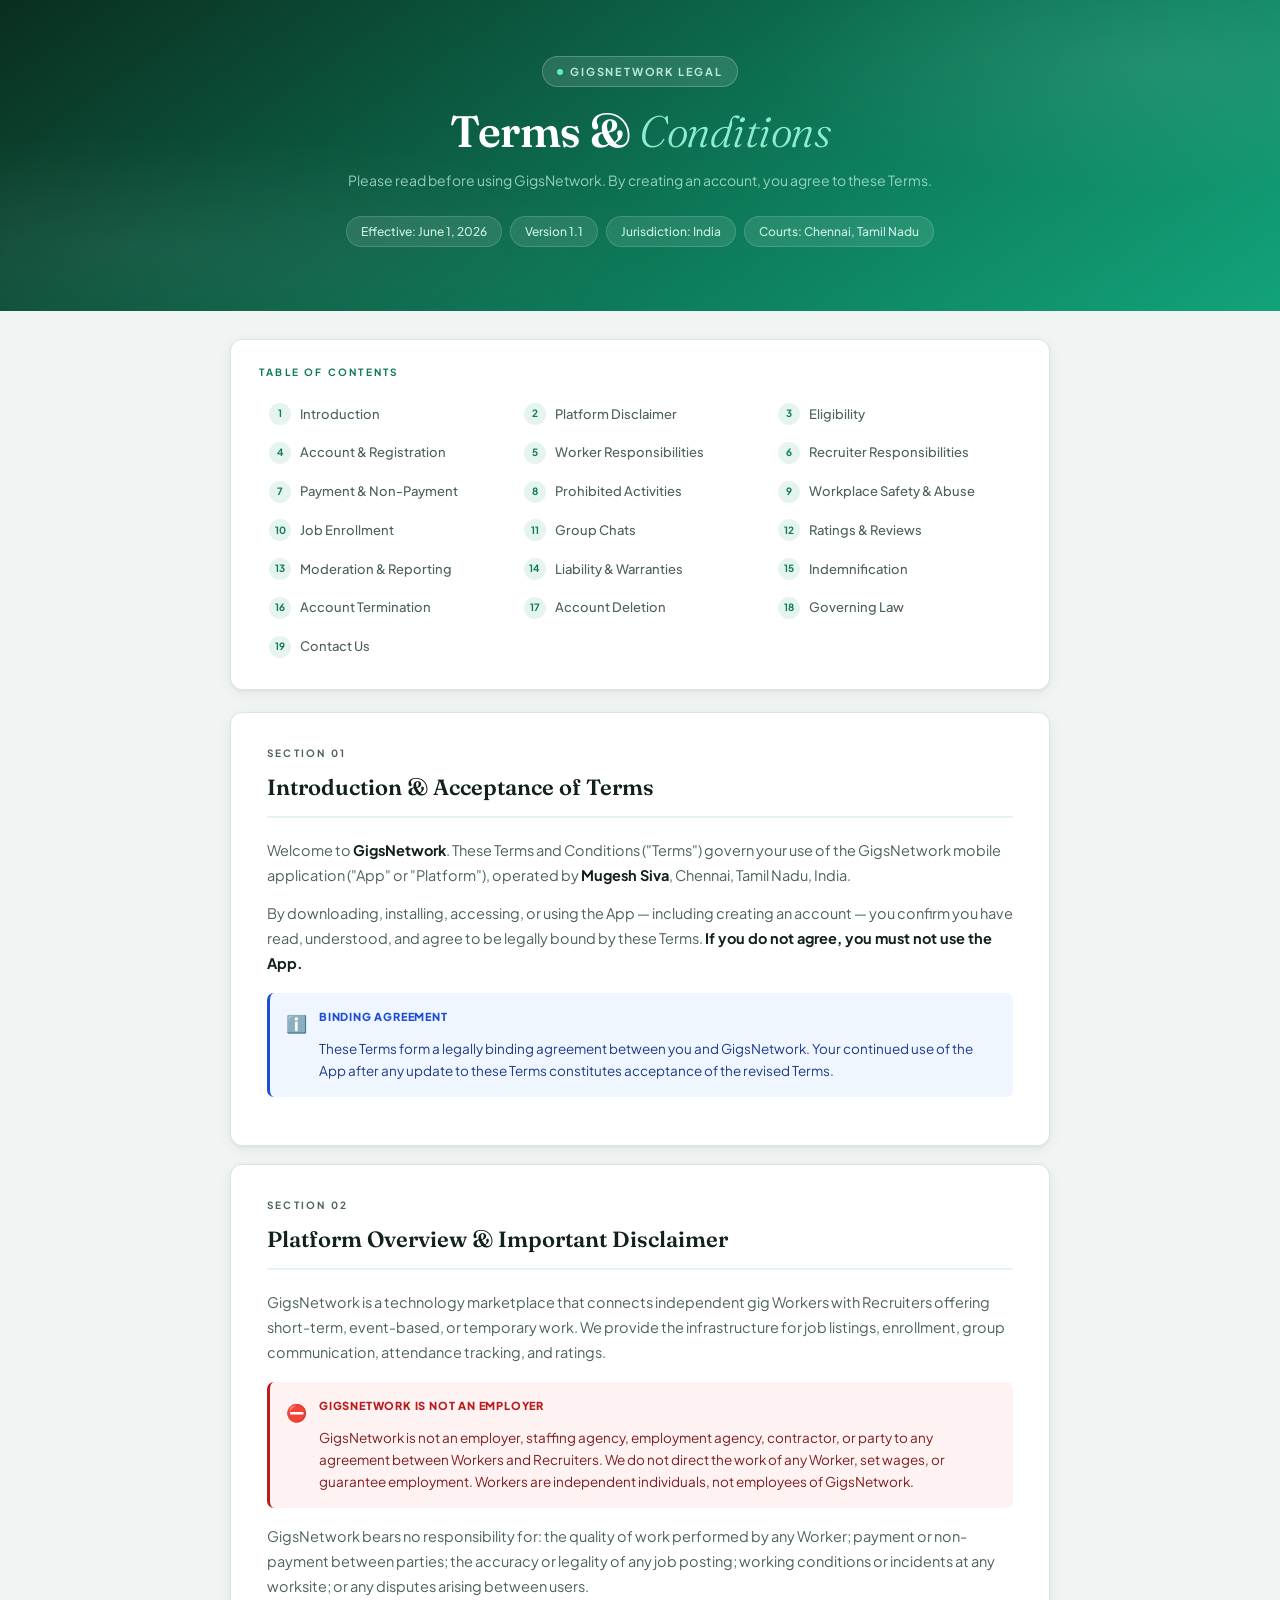
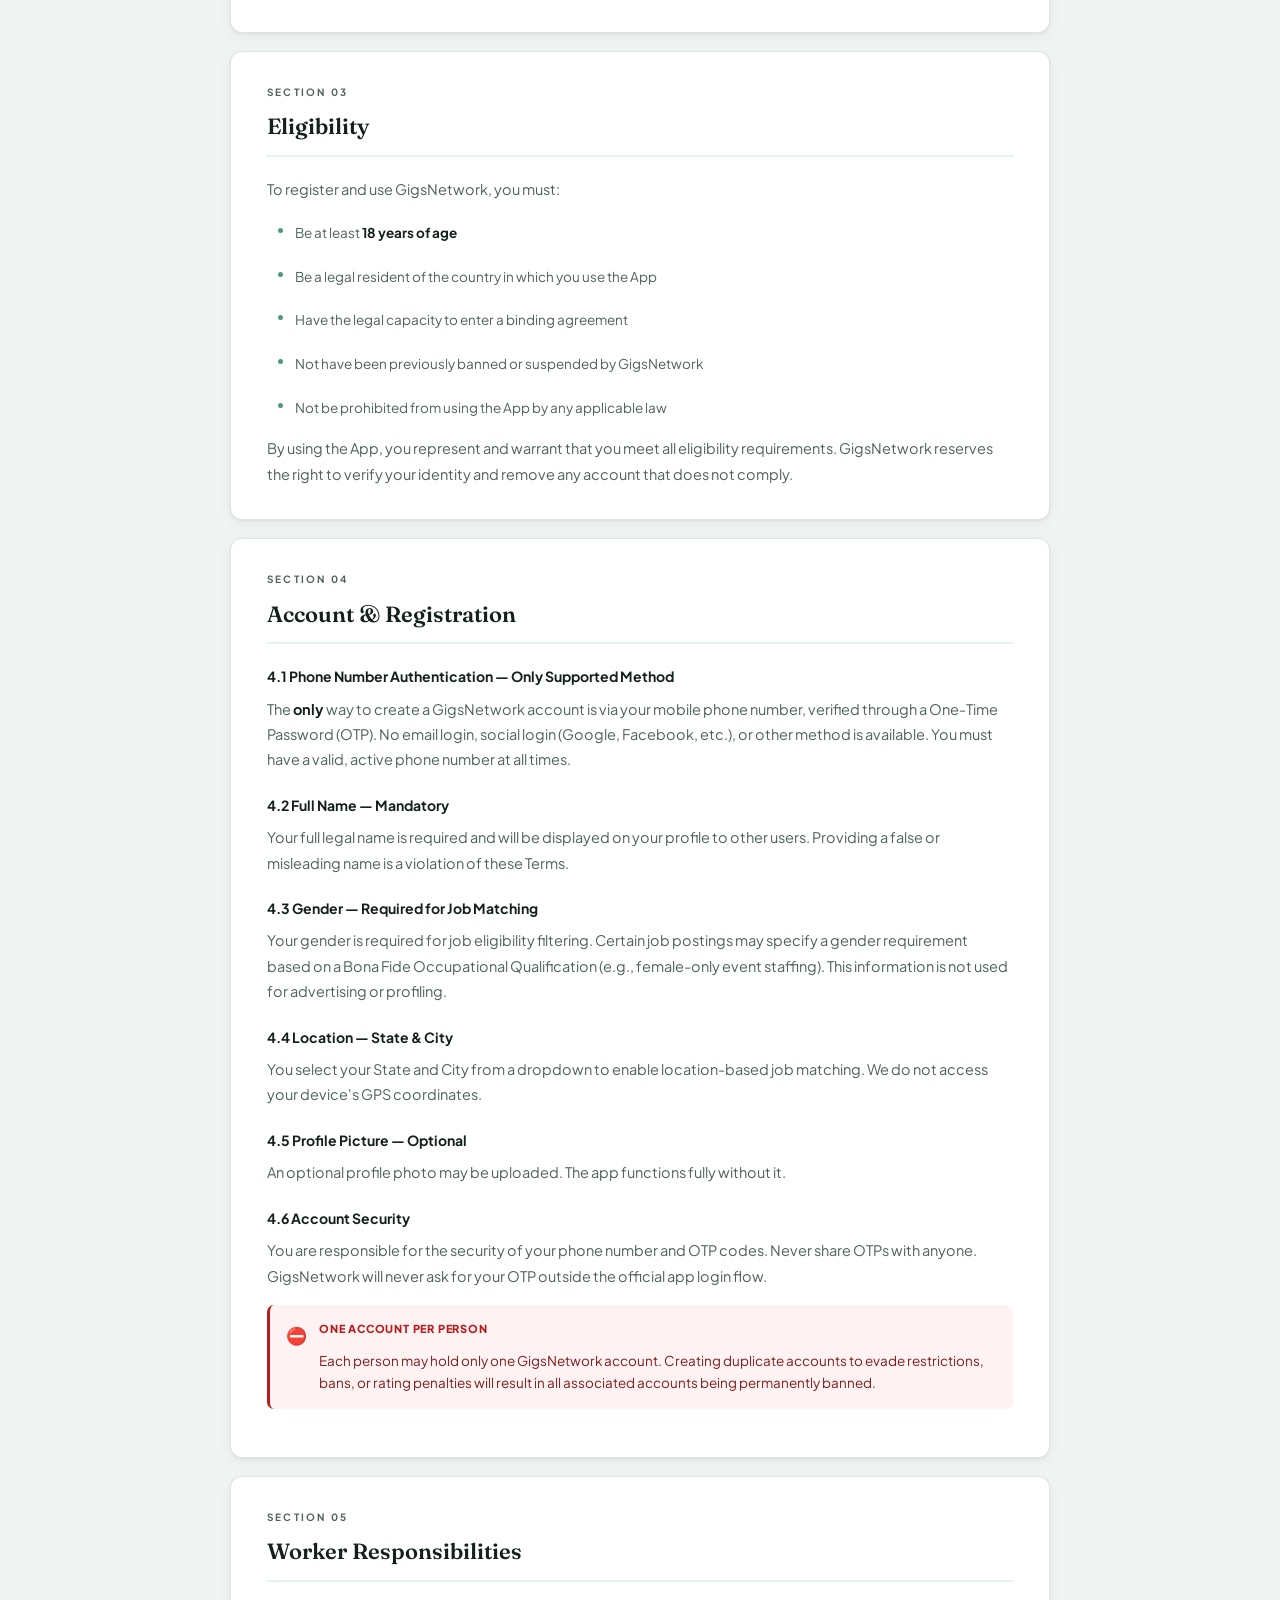
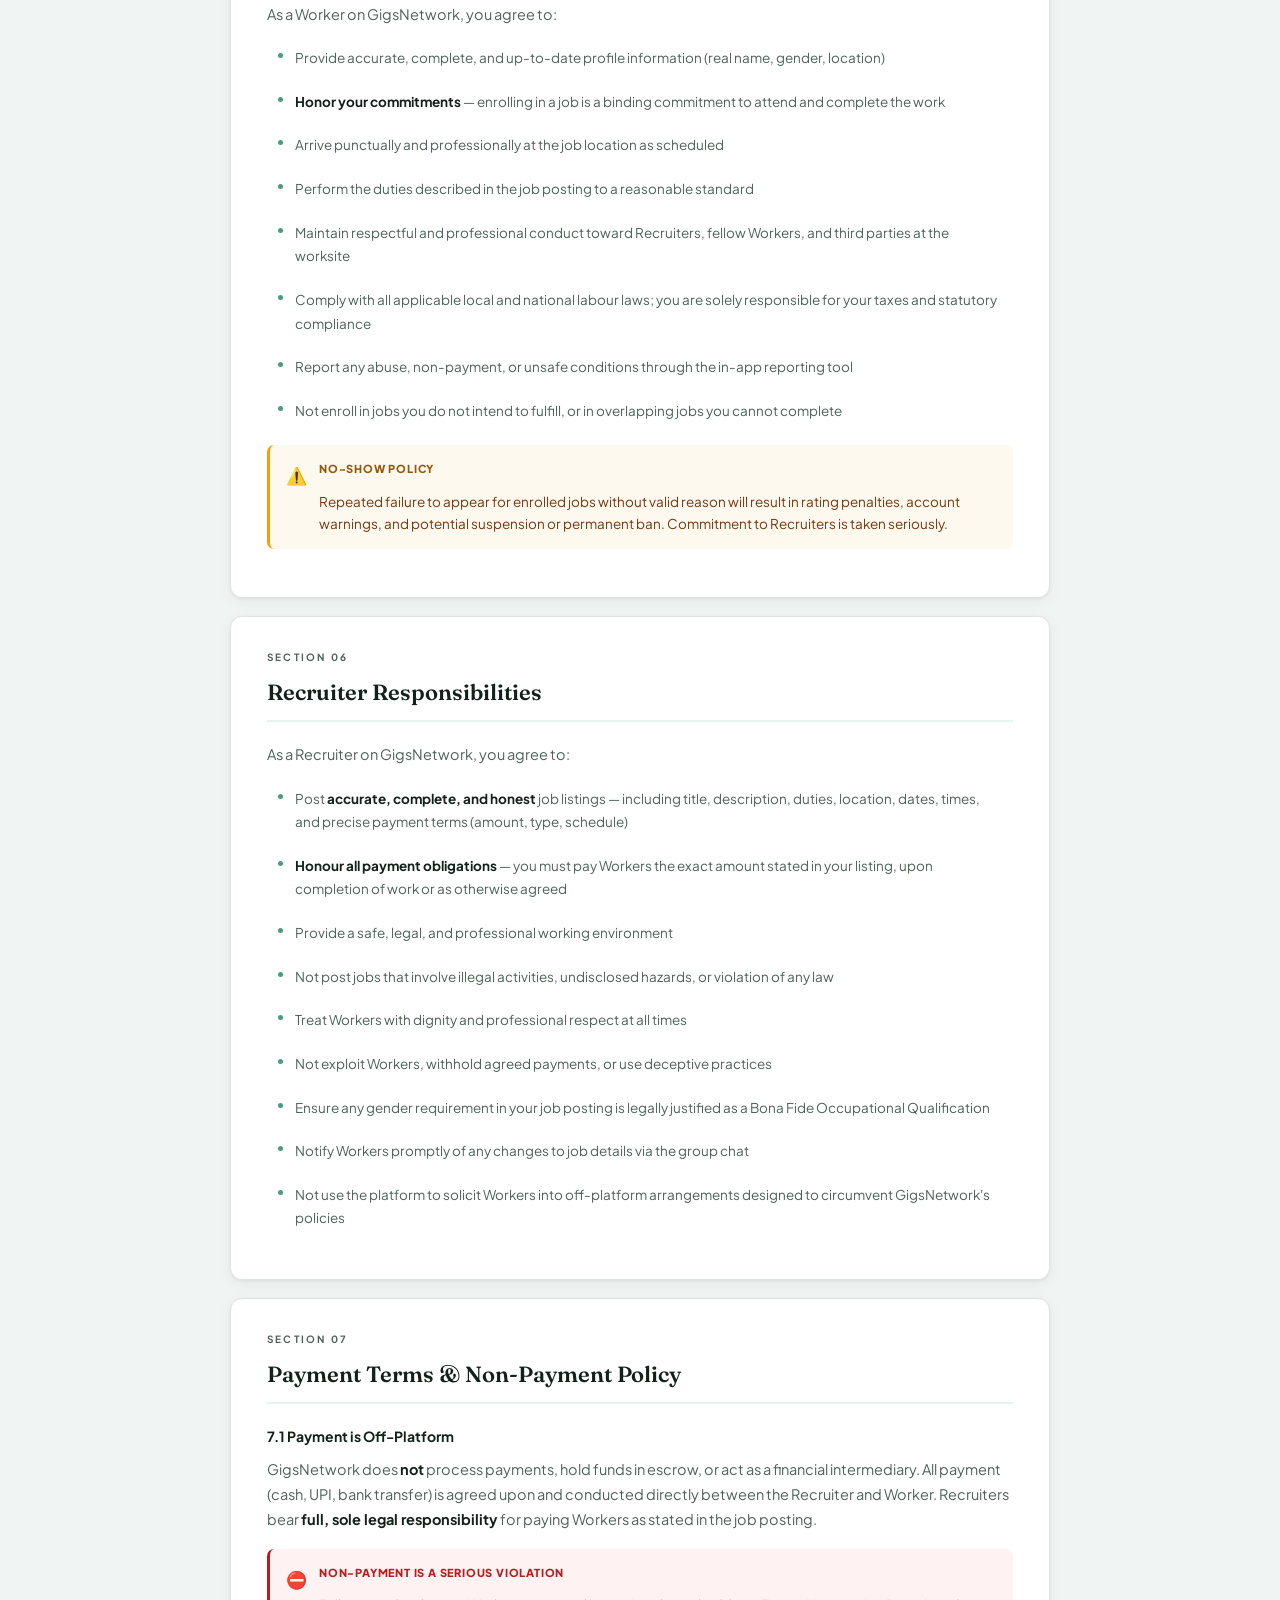
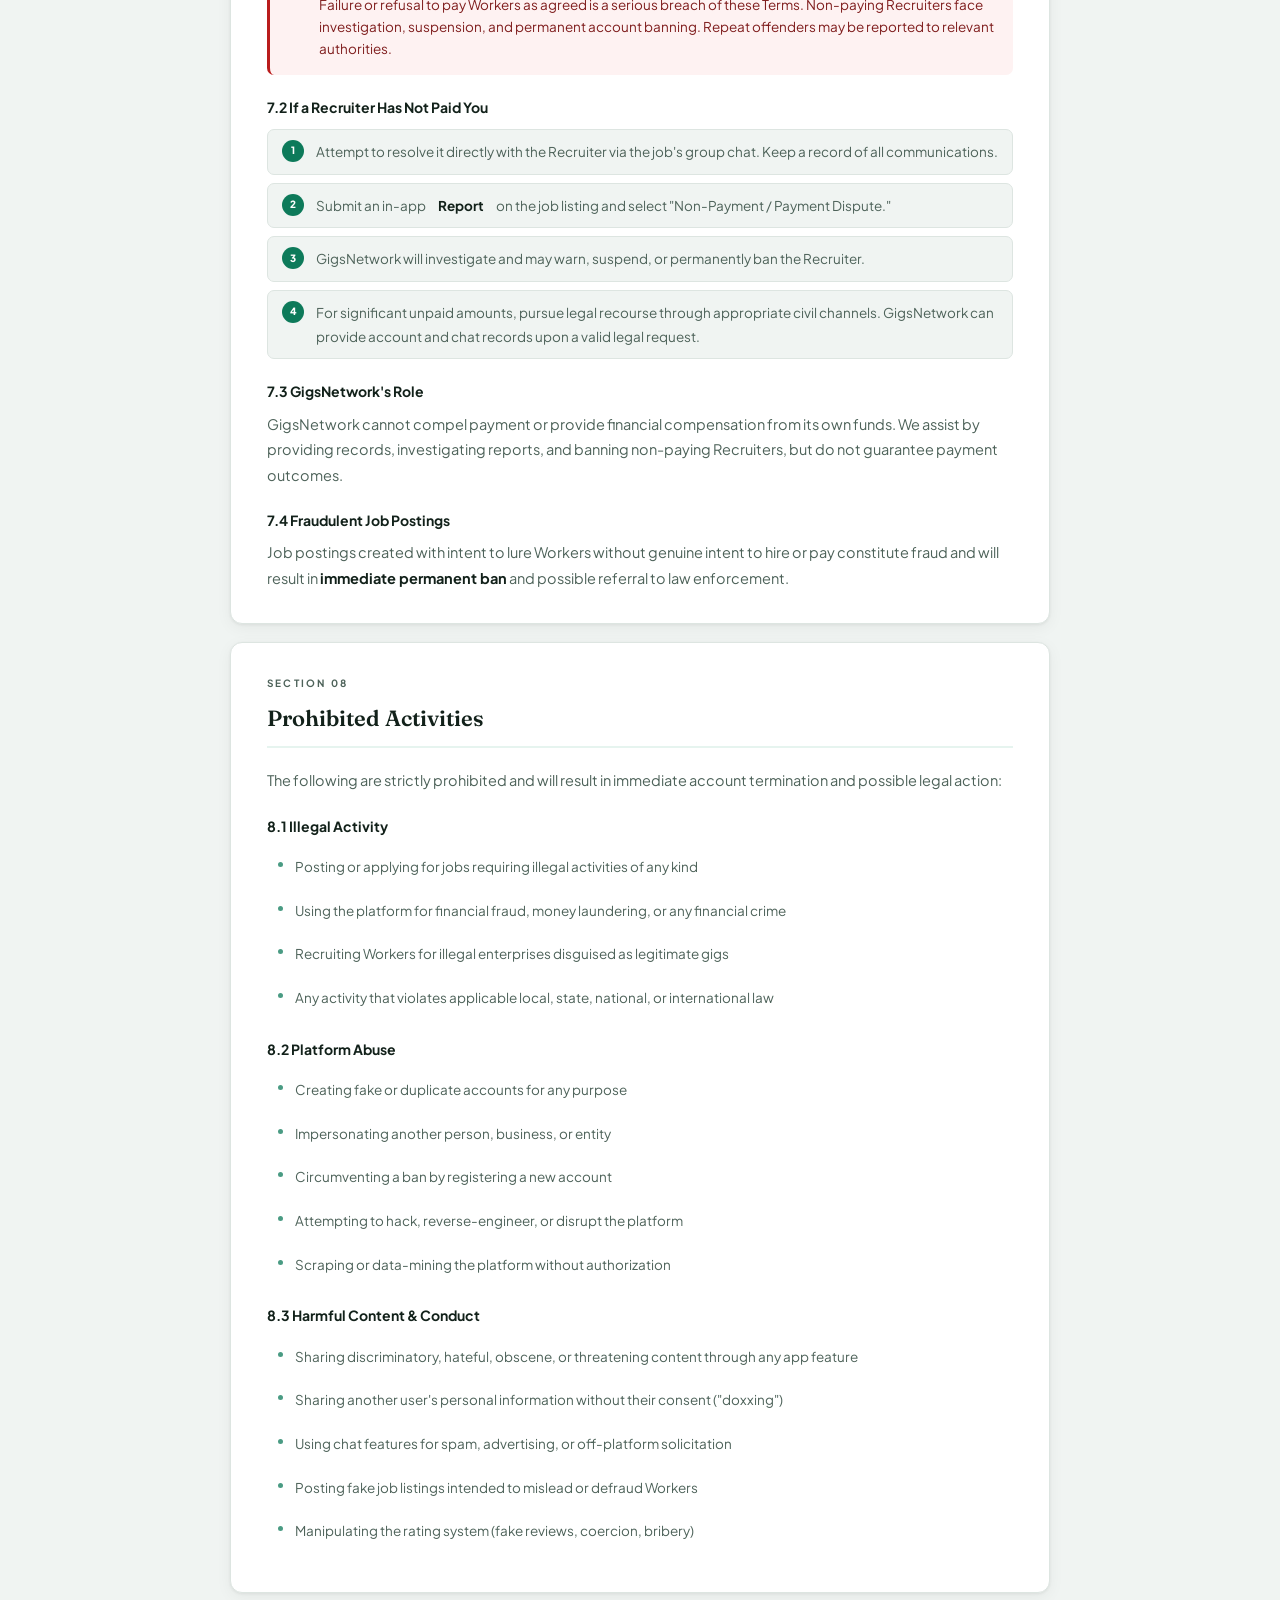
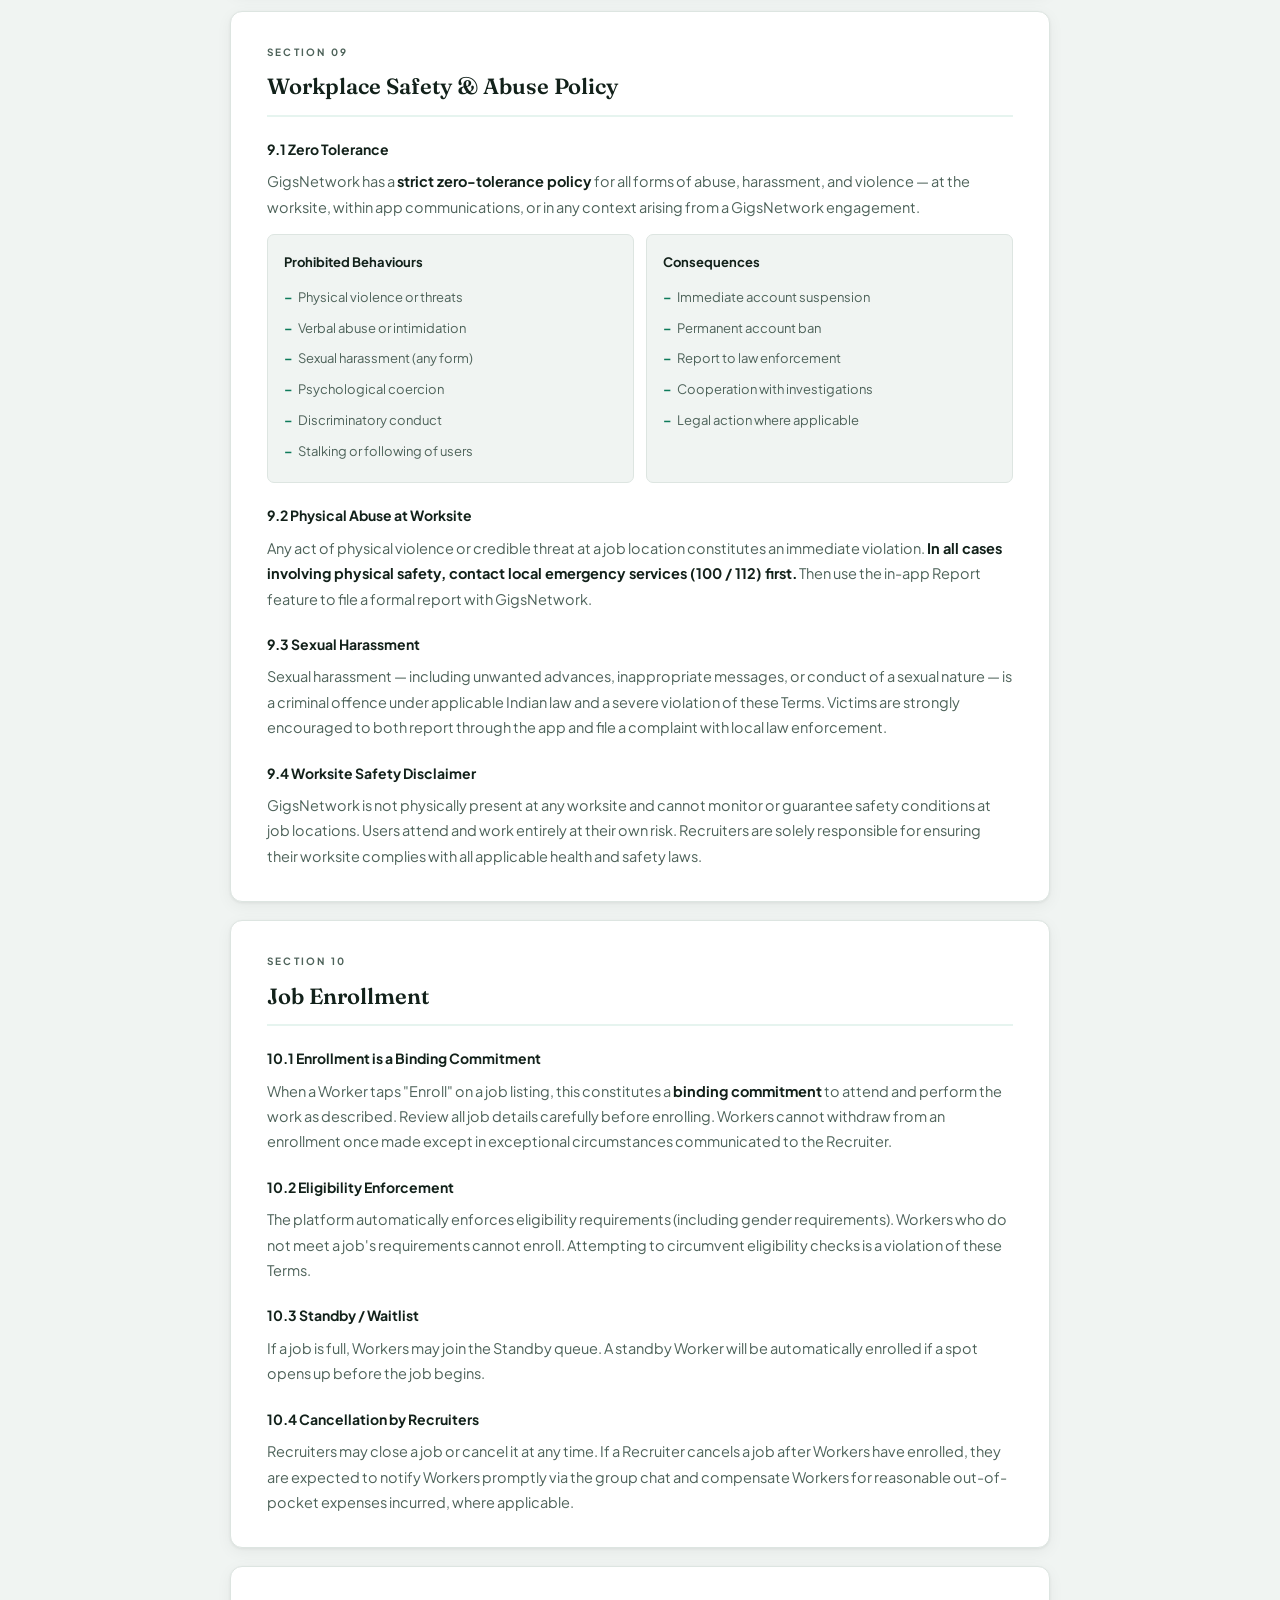
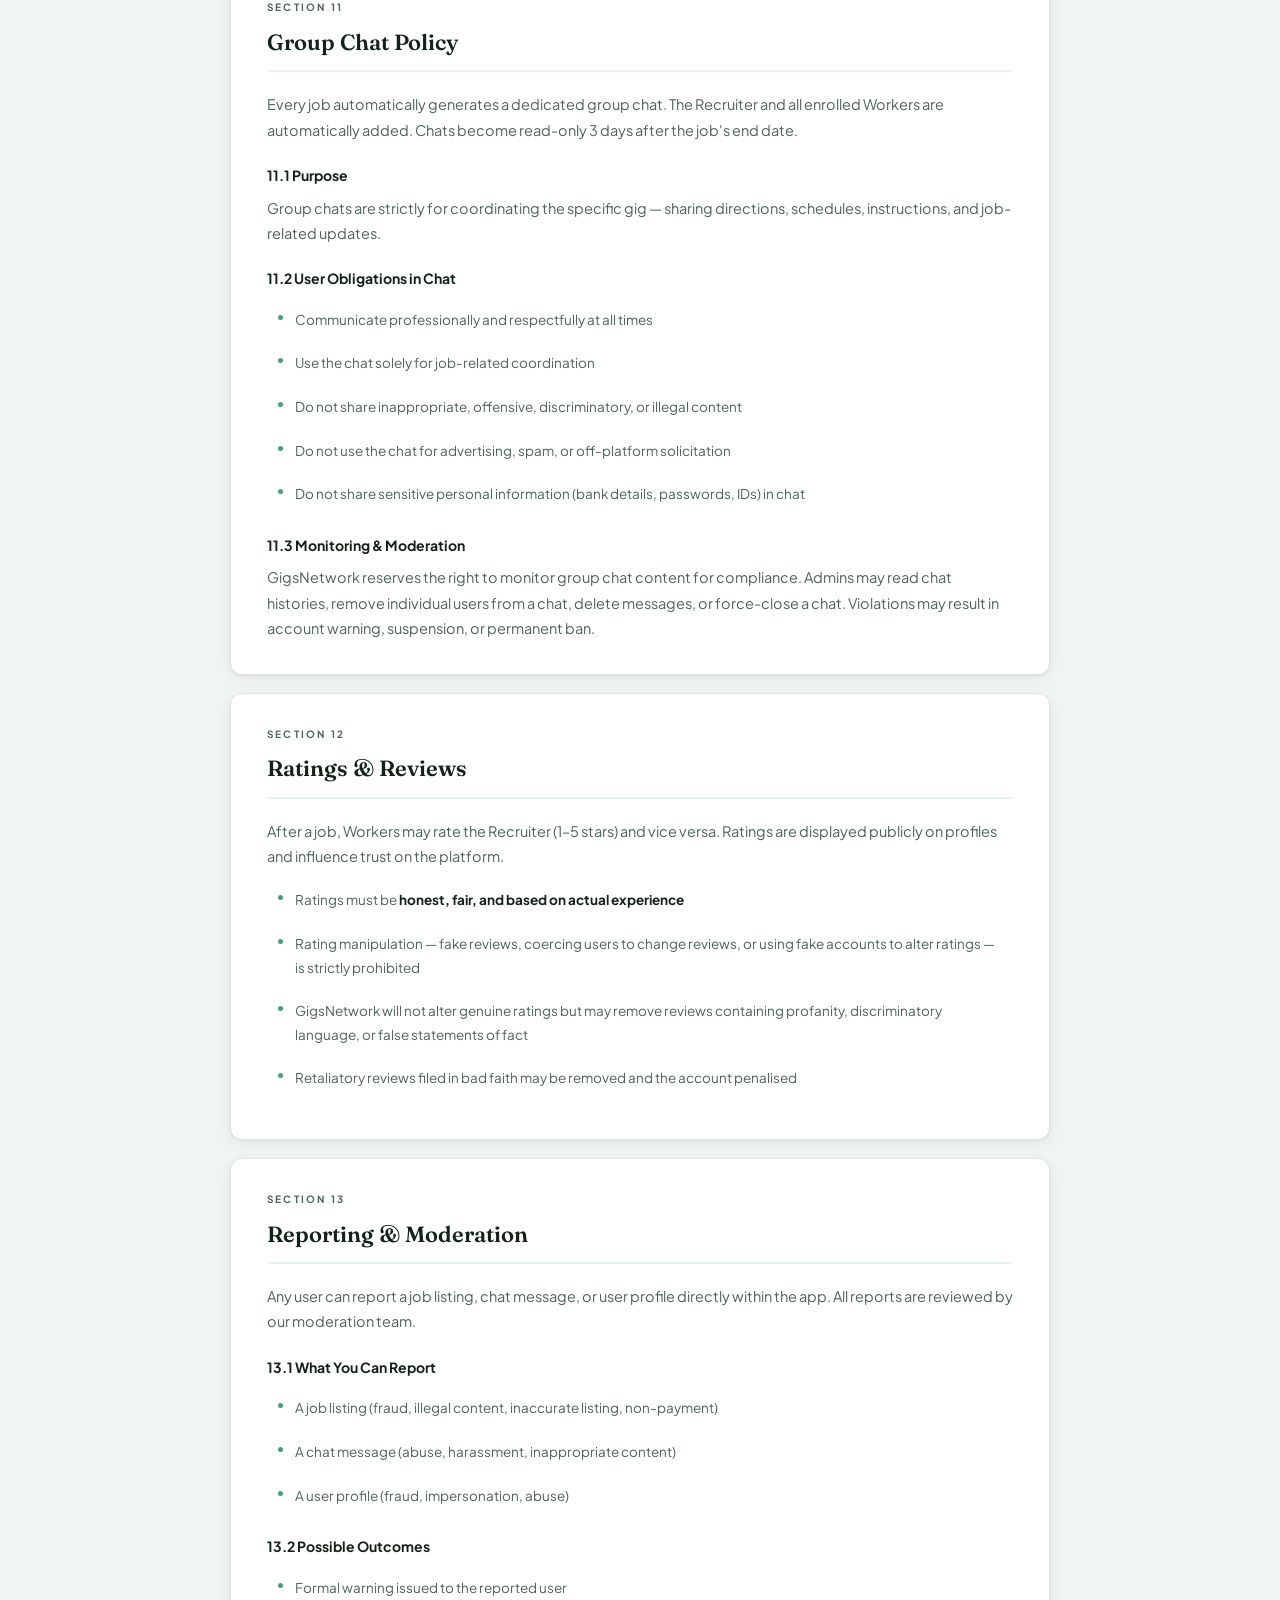
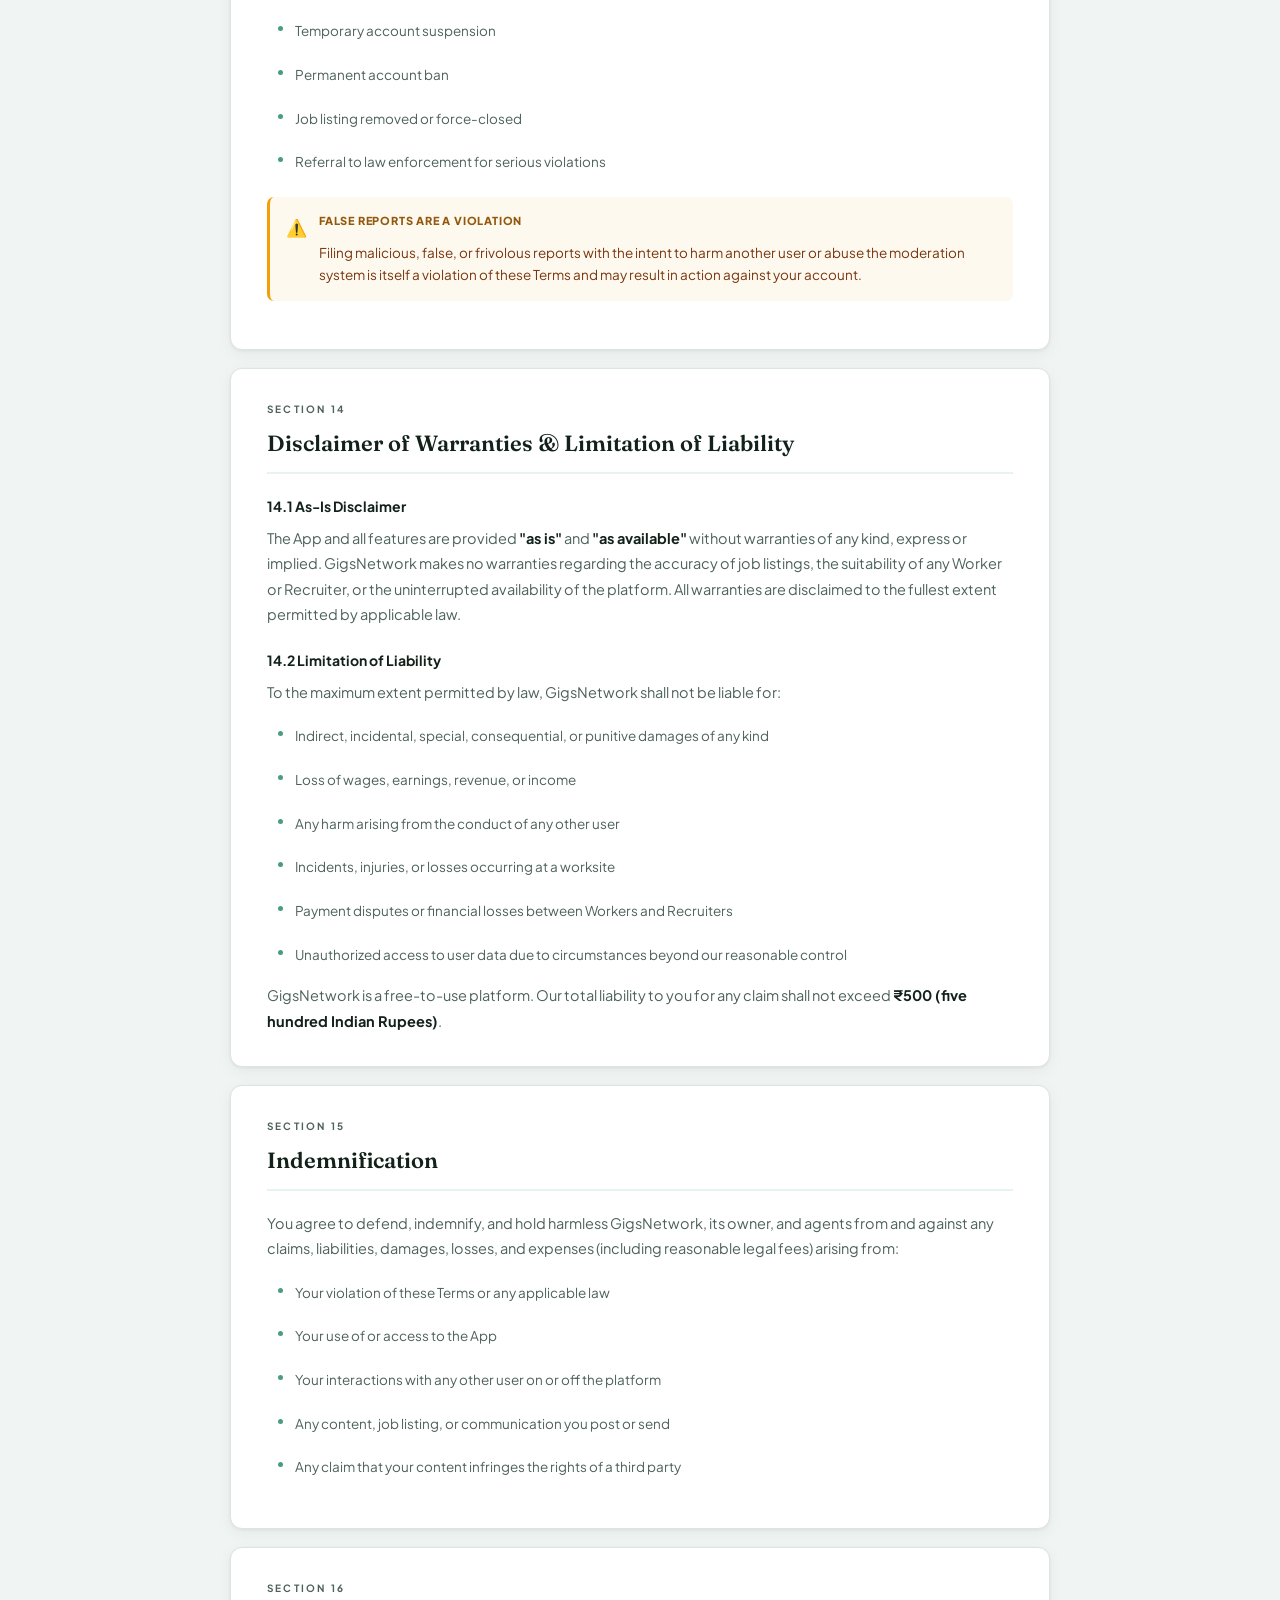
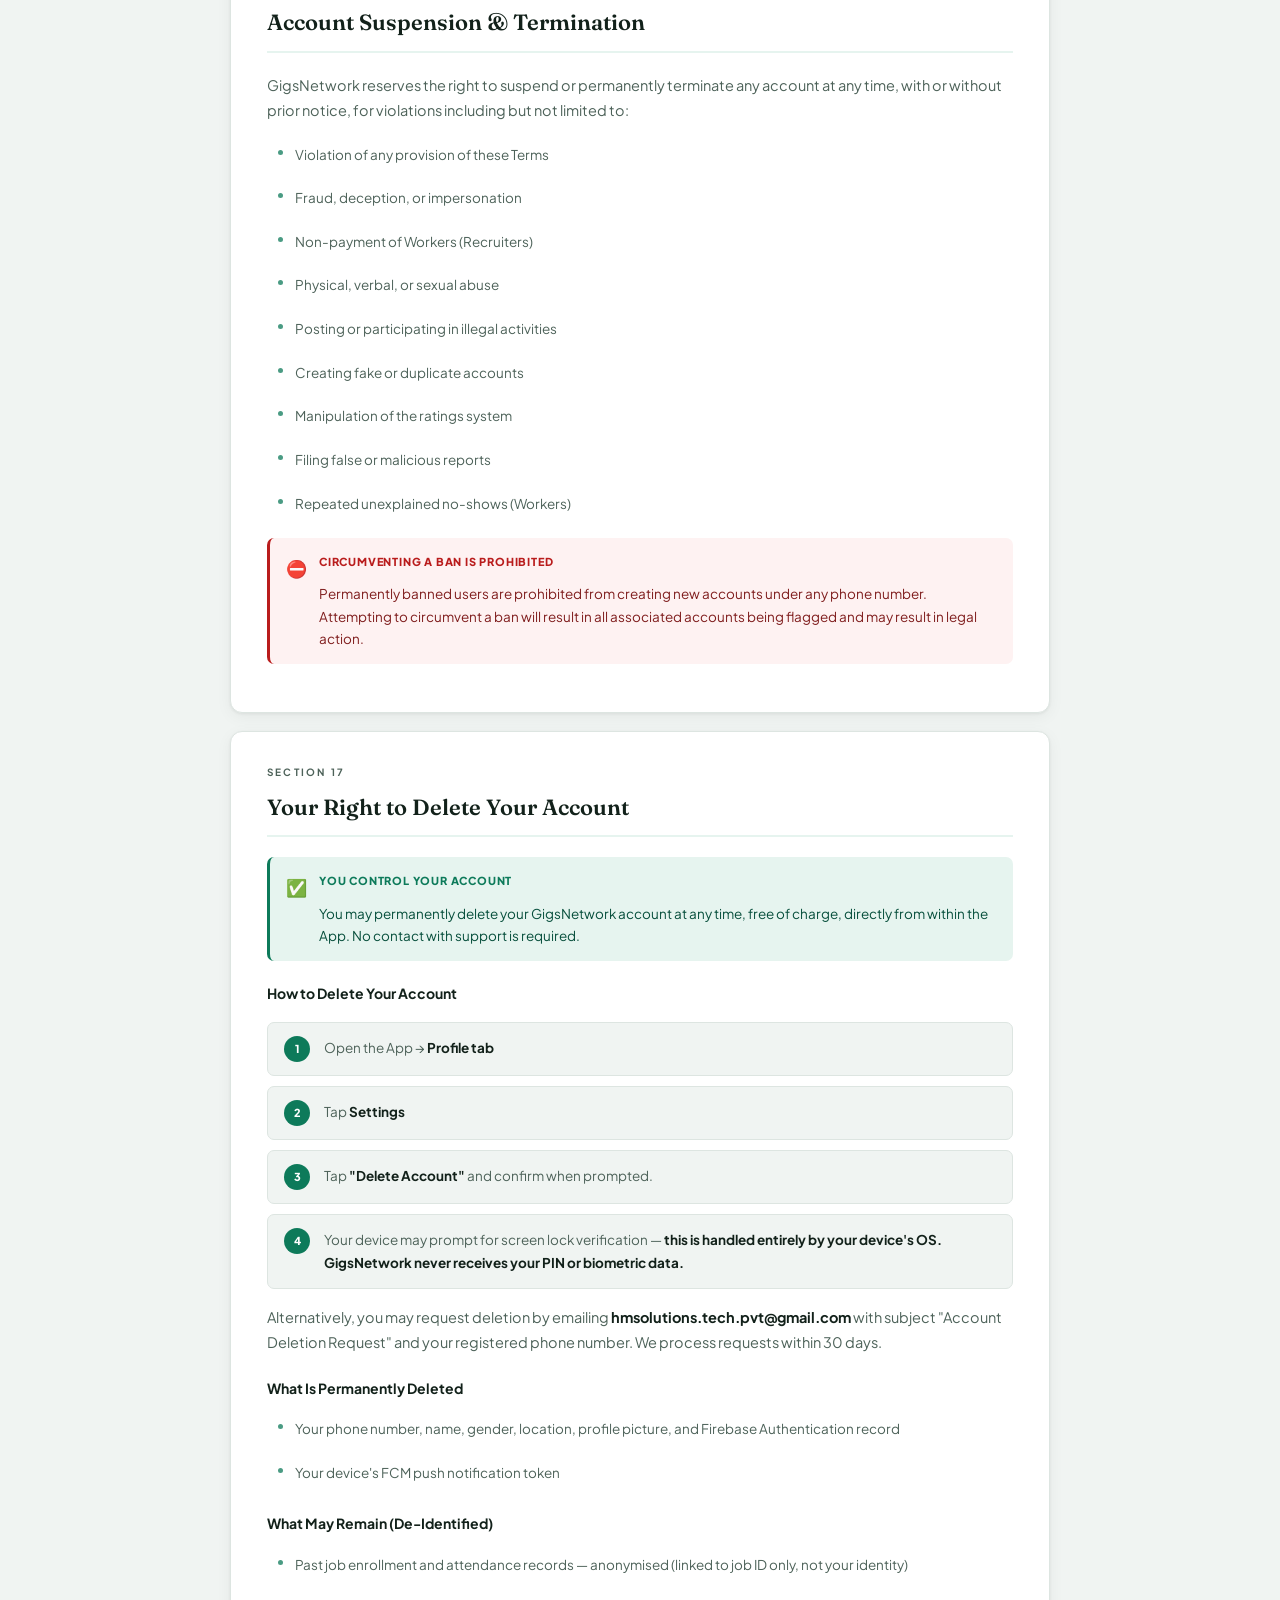
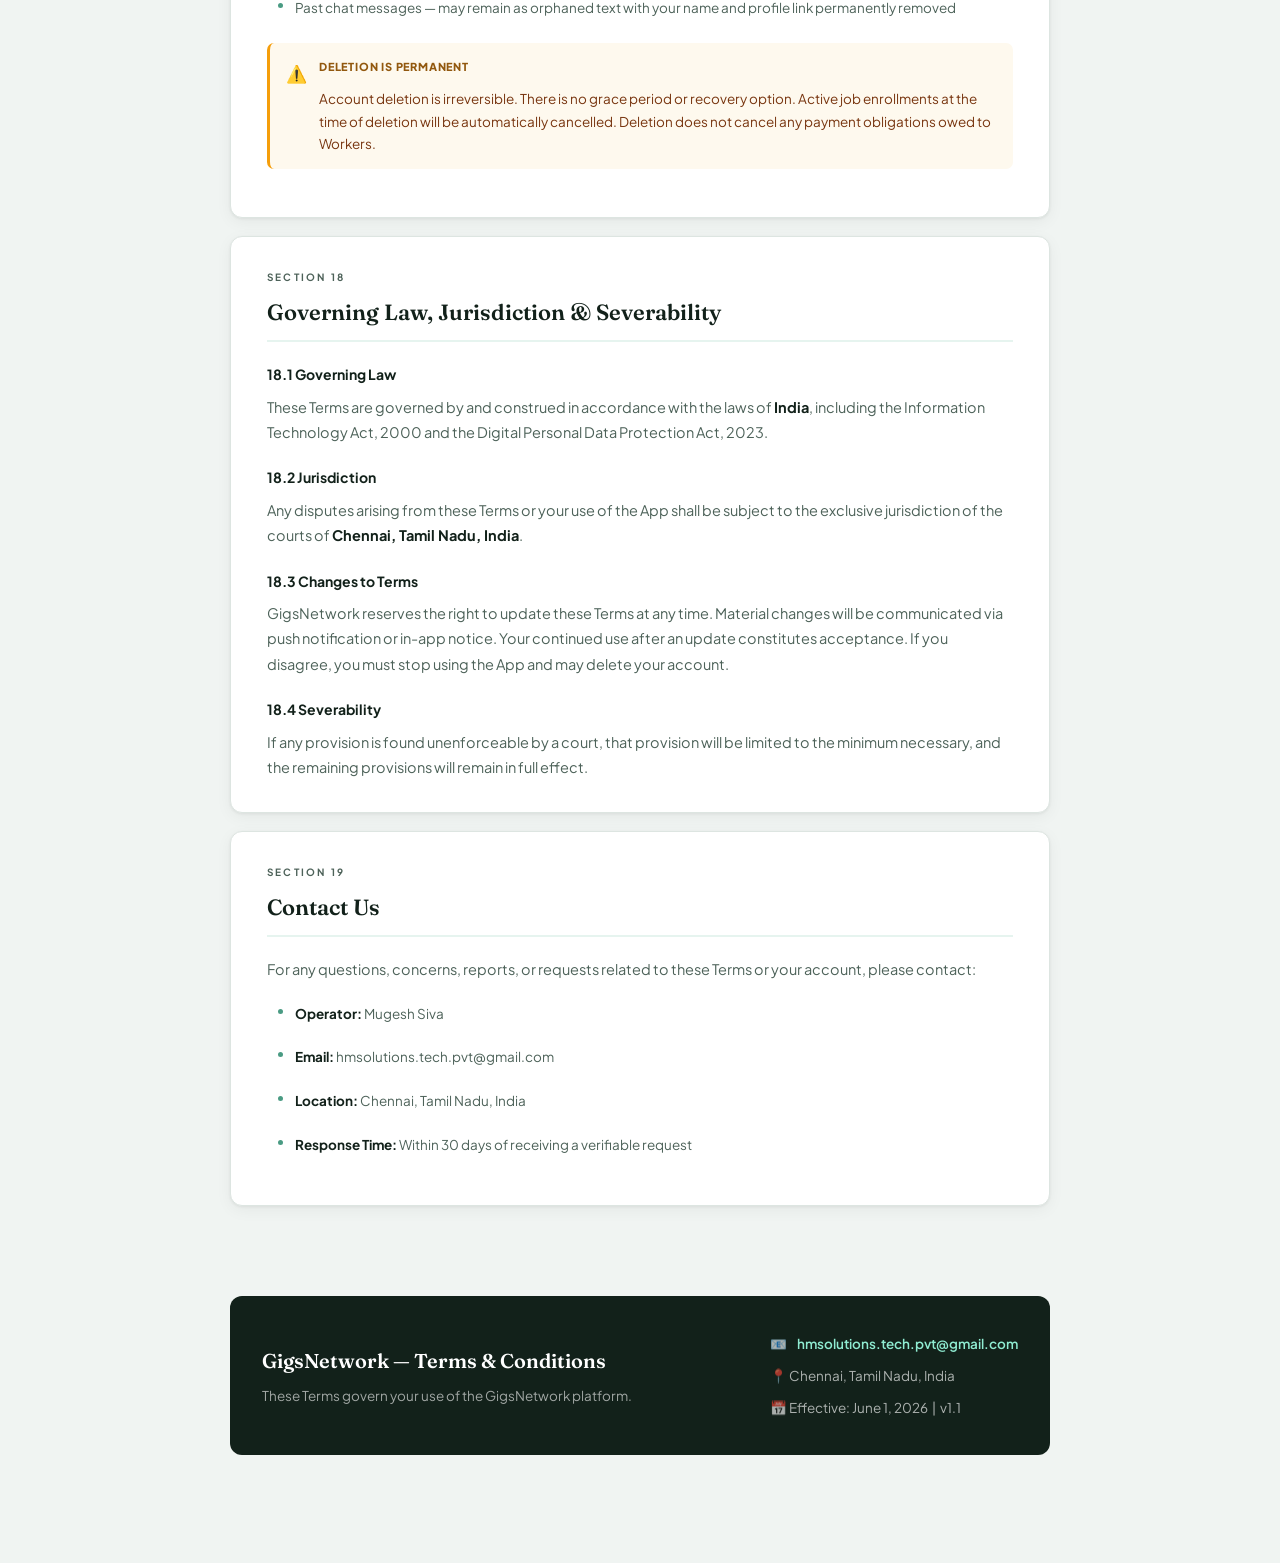
==== commit eb1e9ccf: "Remove accidental text from terms.html" ====
--- a/terms.html
+++ b/terms.html
@@ -175,146 +175,6 @@
   </div>
 </header>
 
-I need you to fix one specific React Native crash only. Do not refactor the app. Do not rewrite screens. Do not change business logic. Do not remove existing features. Do not touch Firebase logic, navigation flow, enrollment logic, job listing logic, auth logic, or UI structure unless it is directly required to fix this crash.
-
-Problem from real device screenshot:
-
-The same APK opens correctly on my phone, but crashes on my friend's phone after installing the same APK. Previous APK was deleted before installing. The crash screen shows:
-
-com.facebook.react.common.JavascriptException:
-TypeError: Cannot read property 'background' of undefined
-
-This error is located at:
-in ErrorBoundaryWrapper
-in ThemeProvider
-in AppProvider
-in AuthProvider
-in RNCSafeAreaProvider
-in SafeAreaProvider
-in RNGestureHandlerRootView
-in GestureHandlerRootView
-in App
-
-JS stack includes:
-getStyles
-ErrorBoundaryWrapper
-renderWithHooks
-
-React Native JS engine: Hermes.
-
-Goal:
-Fix this crash completely so the app does not crash on fresh install, new device, different Android version, light mode, dark mode, missing AsyncStorage theme value, corrupted AsyncStorage theme value, or partial theme object.
-
-Important:
-Do not assume the cause beyond the screenshot. The confirmed issue is:
-Some style/theme code is trying to read `.background` from an undefined object.
-
-Tasks:
-
-1. Search the entire codebase for:
-   - getStyles
-   - .background
-   - colors.background
-   - theme.background
-   - theme.colors.background
-   - useTheme
-   - ThemeProvider
-   - ErrorBoundaryWrapper
-   - backgroundColor
-
-2. Find the exact file where `getStyles` is reading `background` from an undefined object.
-
-3. Fix the root cause by making the theme system safe:
-   - ThemeProvider must always provide a complete default theme.
-   - If saved theme from AsyncStorage is null, undefined, invalid JSON, corrupted, or partial, the app must fall back to defaultTheme.
-   - If device color scheme is light/dark and the app does not have separate themes, it must still use the default theme safely.
-   - No component should receive undefined theme/colors.
-
-4. Add safe fallback only where needed:
-   - Replace unsafe access like:
-     theme.colors.background
-     theme.background
-     colors.background
-   - With safe access like:
-     theme?.colors?.background || DEFAULT_COLORS.background
-     theme?.background || DEFAULT_COLORS.background
-     colors?.background || DEFAULT_COLORS.background
-
-5. Fix ErrorBoundaryWrapper specifically if it has getStyles() using theme/colors/background.
-   The error stack clearly points to:
-   getStyles -> ErrorBoundaryWrapper
-   So inspect that first.
-
-6. Do not silence the error by hiding ErrorBoundary.
-   Keep ErrorBoundary working.
-   The fix should prevent the undefined background crash, not remove the crash screen logic.
-
-7. Add a safe default constants object if needed:
-
-const DEFAULT_COLORS = {
-  background: '#FFFFFF',
-  text: '#111827',
-  card: '#FFFFFF',
-  border: '#E5E7EB',
-  primary: '#2563EB',
-  secondary: '#6B7280',
-  error: '#DC2626',
-};
-
-const DEFAULT_THEME = {
-  colors: DEFAULT_COLORS,
-};
-
-8. If ThemeProvider currently loads theme from AsyncStorage, protect it like this:
-   - Wrap JSON.parse in try/catch.
-   - Validate parsed value before using.
-   - Merge partial saved theme with DEFAULT_THEME.
-   - Never set theme state to undefined.
-
-Expected safe merge idea:
-
-const safeTheme = {
-  ...DEFAULT_THEME,
-  ...(loadedTheme && typeof loadedTheme === 'object' ? loadedTheme : {}),
-  colors: {
-    ...DEFAULT_THEME.colors,
-    ...((loadedTheme?.colors && typeof loadedTheme.colors === 'object') ? loadedTheme.colors : {}),
-  },
-};
-
-9. Test mentally and in code for these cases:
-   - Fresh install: no AsyncStorage theme exists
-   - Existing install: saved theme exists
-   - Saved theme is corrupted
-   - Saved theme has no colors object
-   - Saved theme has colors but no background
-   - Android light mode
-   - Android dark mode
-   - ErrorBoundary renders after a crash
-
-10. After fixing, give me:
-   - Exact files changed
-   - Exact reason for crash
-   - Exact code changed
-   - Confirmation that no core app logic was touched
-   - Confirmation that the app now has safe fallback for theme/background
-
-Restrictions:
-- Do not rebuild app architecture.
-- Do not rename components.
-- Do not remove providers.
-- Do not change Firebase collections.
-- Do not change authentication.
-- Do not change navigation routes.
-- Do not change job feed logic.
-- Do not change enrollment logic.
-- Do not change notification logic.
-- Do not change UI design except fallback colors required to prevent crash.
-- Do not make broad formatting changes.
-- Keep the fix minimal, targeted, and production-safe.
-
-Final requirement:
-The app must not crash on any device because of missing `background`, missing `colors`, missing `theme`, or missing saved theme value.
 
 <main class="wrap">
 
